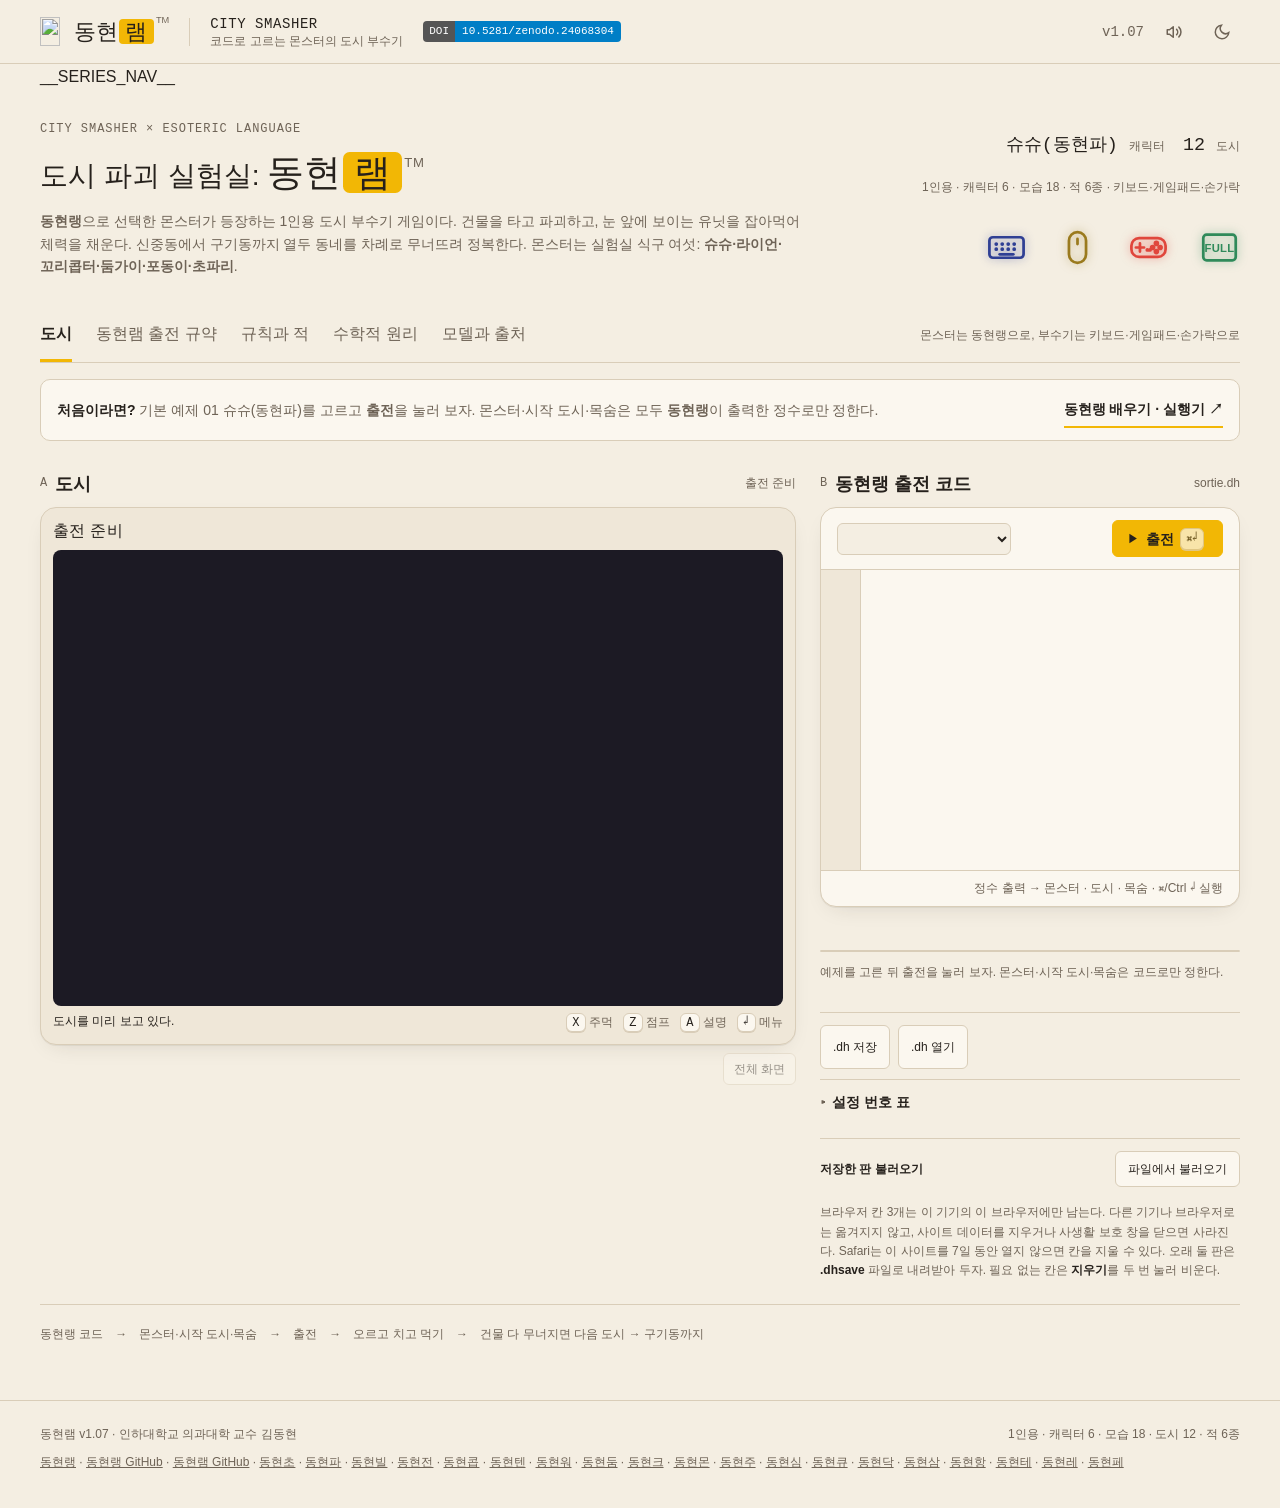
==== src/index.html @ 9d3c3217 "시리즈 띠에 동현레·동현페를 더함(스물한 사이트) 데스크톱은 동현랭 두 줄 높이 + 10열×2줄, 휴대폰은 두 열. 바닥글 링크 끝에 동현레·동현페를 더함. 판 번호·기존 태그·게" ====
<!doctype html>
<html lang="ko" data-theme="light">
<head>
  <meta charset="utf-8"><meta name="viewport" content="width=device-width,initial-scale=1">
  <meta name="description" content="동현랭으로 몬스터를 선택하고 키보드·게임패드·손가락으로 건물을 부수는 1인용 도시 파괴 게임이다.">
  <title>동현램™ · 동현랭으로 선택한 몬스터의 도시 부수기</title>
  <link rel="icon" type="image/x-icon" sizes="16x16 32x32 48x48" href="./favicon.ico">
  <link rel="icon" type="image/png" sizes="32x32" href="./favicon.png">
  <link rel="apple-touch-icon" sizes="180x180" href="./apple-touch-icon.png">
  <link rel="stylesheet" href="./style.css">
</head>
<body>
<header class="header">
  <a class="brand" href="#" aria-label="동현램 첫 화면으로"><span class="brand-main"><img class="brand-icon" src="__BRAND_ICON__" alt="" width="96" height="96">동현<span>램</span><sup>TM</sup></span><i class="brand-divider"></i><span class="brand-sub">CITY SMASHER<small>코드로 고르는 몬스터의 도시 부수기</small></span></a><a class="doi-badge" href="https://doi.org/10.5281/zenodo.24068304" target="_blank" rel="noopener" aria-label="동현램 Zenodo DOI 10.5281/zenodo.24068304" title="Zenodo DOI (모든 버전)"><b>DOI</b><span>10.5281/zenodo.24068304</span></a>
  <div class="edition">v1.07<button id="sound" class="icon-btn" aria-label="효과음 켜기·끄기" title="효과음 (M)" aria-pressed="true"><svg width="18" height="18" viewBox="0 0 24 24" fill="none" stroke="currentColor" stroke-width="2" stroke-linecap="round" stroke-linejoin="round" aria-hidden="true" focusable="false"><path d="M11 5 6 9H3v6h3l5 4z"/><path class="snd-on" d="M15.5 8.5a5 5 0 0 1 0 7M18.5 5.5a9 9 0 0 1 0 13"/><path class="snd-off" d="m16 9 6 6m0-6-6 6"/></svg></button><button id="theme" class="icon-btn" aria-label="밝은 화면과 어두운 화면 전환" title="화면 전환" aria-pressed="false"><svg width="18" height="18" viewBox="0 0 24 24" fill="none" stroke="currentColor" stroke-width="2" stroke-linecap="round" aria-hidden="true" focusable="false"><path d="M21 12.8A9 9 0 1 1 11.2 3a7 7 0 0 0 9.8 9.8z"/></svg></button></div>
</header>
<main>
__SERIES_NAV__
  <section class="intro">
    <div><div class="eyebrow">CITY SMASHER × ESOTERIC LANGUAGE</div><h1>도시 파괴 실험실: <span class="title-brand">동현<span>램</span><sup>TM</sup></span></h1><p><strong>동현랭</strong>으로 선택한 몬스터가 등장하는 1인용 도시 부수기 게임이다. 건물을 타고 파괴하고, 눈 앞에 보이는 유닛을 잡아먹어 체력을 채운다. 신중동에서 구기동까지 열두 동네를 차례로 무너뜨려 정복한다. 몬스터는 실험실 식구 여섯: <strong>슈슈·라이언·꼬리콥터·둠가이·포동이·초파리</strong>.</p></div>
    <div class="model-stamp"><strong id="stamp-forms">슈슈(동현파) <span>캐릭터</span></strong><strong>12 <span>도시</span></strong><small>1인용 · 캐릭터 6 · 모습 18 · 적 6종 · 키보드·게임패드·손가락</small><div class="input-marks" role="group" aria-label="입력 표식 · 쓸 수 있는 것: 키보드·마우스·게임패드·전체 화면"><span class="mark on kb" tabindex="0" data-tip="키보드 가능 · 이 실험실은 키보드로 조작할 수 있다." aria-label="키보드 가능"><svg viewBox="0 0 24 24" aria-hidden="true"><rect x="2" y="6" width="20" height="12" rx="2"/><path class="dots" d="M6 10h.01M9.5 10h.01M13 10h.01M16.5 10h.01M6 13h.01M9.5 13h.01M13 13h.01M16.5 13h.01"/><path d="M8 16h8"/></svg></span><span class="mark on ms" tabindex="0" data-tip="마우스·손가락 가능 · 화면의 몬스터를 찍으면 주먹, 다른 곳을 찍으면 그리로 가고(건물 위쪽이면 올라간다), 위로 튕기면 점프한다." aria-label="마우스 가능"><svg viewBox="0 0 24 24" aria-hidden="true"><rect x="7" y="3" width="10" height="18" rx="5"/><path d="M12 7v3"/></svg></span><span class="mark on gp" tabindex="0" data-tip="게임패드 가능 · 이 실험실은 게임패드로 조작할 수 있다." aria-label="게임패드 가능"><svg viewBox="0 0 24 24" aria-hidden="true"><rect x="2" y="6.5" width="20" height="11" rx="4.5"/><path d="M7 9.6v4.8M4.6 12h4.8"/><circle cx="16.6" cy="9.6" r=".85"/><circle cx="14.4" cy="12" r=".85"/><circle cx="18.8" cy="12" r=".85"/><circle cx="16.6" cy="14.4" r=".85"/><path class="dots" d="M11.3 13.4h.01M12.9 13.4h.01"/></svg></span><span class="mark on fs" tabindex="0" data-tip="전체 화면 가능 · 출전한 뒤 화면 아래 <b>전체 화면</b> 버튼으로 게임 화면을 꽉 채울 수 있다." aria-label="전체 화면 가능"><svg viewBox="0 0 24 24" aria-hidden="true"><rect x="2.5" y="4.5" width="19" height="15" rx="2"/><text class="full" x="12" y="14.6" text-anchor="middle">FULL</text></svg></span></div></div>
  </section>
  <nav class="tabs" aria-label="동현램 메뉴"><button class="active" data-tab="play" aria-current="page">도시</button><button data-tab="protocol">동현램 출전 규약</button><button data-tab="rules">규칙과 적</button><button data-tab="math">수학적 원리</button><button data-tab="about">모델과 출처</button><span>몬스터는 동현랭으로, 부수기는 키보드·게임패드·손가락으로</span></nav>
  <div class="getting-started"><p><strong>처음이라면?</strong> 기본 예제 01 슈슈(동현파)를 고르고 <b>출전</b>을 눌러 보자. 몬스터·시작 도시·목숨은 모두 <b>동현랭</b>이 출력한 정수로만 정한다.</p><a href="https://raspberry-kim.github.io/donghyun-lang/" target="_blank" rel="noopener">동현랭 배우기 · 실행기 ↗</a></div>

  <section id="tab-play" class="tab-panel">
    <div class="play-grid" id="play-grid">
      <div class="field-col">
        <div class="section-title"><h2><span>A</span> 도시</h2><span id="status" role="status">출전 준비</span></div>
        <div class="stage-full" id="stage-full"><button id="exit-full" class="exit-full" type="button" hidden aria-label="전체 화면 닫기">✕ 전체 화면 닫기</button><p class="full-hint" id="full-hint" hidden>원래 화면으로 돌아오려면 오른쪽 위 <b>✕ 전체 화면 닫기</b>를 누른다.</p>
        <div class="board-wrap" id="board-wrap" tabindex="0" aria-label="동현램 도시. 방향키로 걷고 오르며 X로 친다. 화면을 직접 찍어도 된다.">
          <div class="board-top"><span id="day">출전 준비</span><span id="turn-badge"></span></div>
          <div class="board-stage hero-board"><canvas id="board" width="320" height="200" role="img" aria-label="동현램 도시와 몬스터"></canvas>
            <div id="board-ink" aria-hidden="true" hidden><div class="ink-bar"><b class="ink-name"></b><span class="ink-stam"><i></i></span><span class="ink-score"></span><span class="ink-lives"></span><span class="ink-city"></span></div><span class="ink-msg" hidden></span></div>
            <div id="menu" class="game-menu" hidden role="menu"></div>
            <div id="result-card" class="result-card" hidden></div>
          </div>
          <div class="board-bottom"><span id="tile-info">도시를 미리 보고 있다.</span><span id="hint"><span><kbd>X</kbd>주먹</span><span><kbd>Z</kbd>점프</span><span><kbd>A</kbd>설명</span><span><kbd>↵</kbd>메뉴</span></span></div>
        </div>
        <div class="touchpad" id="touchpad" aria-label="화면 조작 버튼">
          <div class="dpad"><button data-key="ArrowUp" aria-label="위"><svg viewBox="0 0 24 24" fill="none" stroke="currentColor" stroke-width="2.4" stroke-linecap="round" stroke-linejoin="round" aria-hidden="true"><path d="M6 15l6-6 6 6"/></svg></button><button data-key="ArrowLeft" aria-label="왼쪽"><svg viewBox="0 0 24 24" fill="none" stroke="currentColor" stroke-width="2.4" stroke-linecap="round" stroke-linejoin="round" aria-hidden="true"><path d="M6 15l6-6 6 6"/></svg></button><button data-key="ArrowDown" aria-label="아래"><svg viewBox="0 0 24 24" fill="none" stroke="currentColor" stroke-width="2.4" stroke-linecap="round" stroke-linejoin="round" aria-hidden="true"><path d="M6 15l6-6 6 6"/></svg></button><button data-key="ArrowRight" aria-label="오른쪽"><svg viewBox="0 0 24 24" fill="none" stroke="currentColor" stroke-width="2.4" stroke-linecap="round" stroke-linejoin="round" aria-hidden="true"><path d="M6 15l6-6 6 6"/></svg></button></div>
          <div class="pad-keys"><button data-key="x">X<small>주먹</small></button><button data-key="z">Z<small>점프</small></button><button data-key="a">A<small>설명</small></button><button data-key="Enter" aria-label="Enter"><svg viewBox="0 0 24 24" fill="none" stroke="currentColor" stroke-width="2.2" stroke-linecap="round" stroke-linejoin="round" aria-hidden="true"><path d="M20 5v6a3 3 0 0 1-3 3H5"/><path d="M9 10l-4 4 4 4"/></svg><small>메뉴</small></button></div>
        </div>
        </div>
        <div class="board-bar"><button id="full" class="small-btn" type="button" disabled title="게임 화면을 꽉 채운다">전체 화면</button></div>
      </div>
      <div class="side-col">
        <section class="setup-panel" id="setup-panel">
          <div class="section-title"><h2><span>B</span> 동현랭 출전 코드</h2><span>sortie.dh</span></div>
          <div class="dh-panel">
            <div class="dh-head"><select id="example" aria-label="동현랭 출전 예제 선택"></select><span class="dh-spacer"></span><button id="run" class="dh-btn dh-run" title="Ctrl/⌘ + Enter"><svg viewBox="0 0 24 24" fill="currentColor" aria-hidden="true"><path d="M7 4.5v15l12-7.5z"></path></svg>출전 <kbd>⌘↵</kbd></button></div>
            <div class="code-wrap"><div id="lines" aria-hidden="true"></div><textarea id="code" aria-label="동현랭 출전 코드" spellcheck="false" autocomplete="off" autocapitalize="off"></textarea></div>
            <div class="code-meta dh-status"><span id="line-count"></span><span>정수 출력 → 몬스터 · 도시 · 목숨 · ⌘/Ctrl ↵ 실행</span></div>
          </div>
          <p id="example-note"></p>
          <div class="sortie-card" id="sortie-card"></div>
          <p id="result" aria-live="polite">예제를 고른 뒤 출전을 눌러 보자. 몬스터·시작 도시·목숨은 코드로만 정한다.</p>
          <div class="file-row"><button id="save">.dh 저장</button><label class="file-label">.dh 열기<input id="open" type="file" accept=".dh,.txt,text/plain" hidden></label></div>
          <details class="lang-rule"><summary>설정 번호 표</summary><div class="table-wrap"><table><thead><tr><th>자리</th><th>설정</th><th>값</th><th>기본값</th></tr></thead><tbody><tr><td>첫째</td><td>캐릭터 모습</td><td>1·2 슈슈, 3·4 라이언, 5·6 꼬리콥터, 7·8 둠가이, 9·10 포동이, 11·12 초파리. 1~12에서 홀수는 출신판, 짝수는 몬스터판이다. 13 슈슈, 14 라이언, 15 꼬리콥터, 16 둠가이, 17 포동이, 18 초파리는 v0.28 초기판이다.</td><td>반드시 쓴다</td></tr><tr><td>둘째</td><td>시작 도시</td><td>1–12</td><td>1 신중동</td></tr><tr><td>셋째</td><td>목숨</td><td>1–9 · 0은 무한</td><td>3</td></tr></tbody></table></div></details>
          <div class="load-box"><div class="load-head"><strong>저장한 판 불러오기</strong><label class="file-label" tabindex="0">파일에서 불러오기<input id="load-file-setup" type="file" accept=".dhsave,.json,application/json" hidden></label></div><div class="slot-list" id="slot-list"></div><p class="slot-note">브라우저 칸 3개는 이 기기의 이 브라우저에만 남는다. 다른 기기나 브라우저로는 옮겨지지 않고, 사이트 데이터를 지우거나 사생활 보호 창을 닫으면 사라진다. Safari는 이 사이트를 7일 동안 열지 않으면 칸을 지울 수 있다. 오래 둘 판은 <b>.dhsave</b> 파일로 내려받아 두자. 필요 없는 칸은 <b>지우기</b>를 두 번 눌러 비운다.</p></div>
        </section>
        <section class="hud" id="hud" hidden>
          <div class="form-card" id="form-card"></div>
          <div class="info-card grid" id="info-card"></div>
          <div class="log-card"><div class="section-title"><h2><span>C</span> 파괴 기록</h2><button id="concede" class="small-btn">포기하고 출전 준비로</button></div><ol id="log"></ol></div><input id="load-file" type="file" accept=".dhsave,.json,application/json" hidden>
          <div class="keys"><span><span class="kbd-arrows"><kbd>←</kbd><kbd>→</kbd></span>걷기 · 옆벽에서는 바라보는 쪽 바꾸기(제 건물 ↔ 옆 건물)</span><span><span class="kbd-arrows"><kbd>↑</kbd><kbd>↓</kbd></span>옆벽 잡기 · 오르내리기 · 꼭대기에서 ↑로 지붕 · 맨 아래에서 ↓를 잠시 눌러 내려서기</span><span><kbd>Z</kbd>점프(옆벽에서는 그쪽으로 뛰어내리기 · 떨어지며 ↑로 옆벽 잡기 · 지붕에 내려앉으면 꼭대기 층이 쿵)</span><span><kbd>X</kbd>주먹 · ↑·↓를 누른 채 치면 위·아래 층, 맨 아래에서 ↓+X는 길의 차·군인</span><span><kbd>A</kbd>몬스터 설명</span><span><kbd>Enter</kbd>메뉴(저장·불러오기·포기)</span><span><kbd>M</kbd>효과음</span><span class="pad-note">게임패드(닌텐도 배치) A 주먹 · B 점프 · Y 설명 · + 메뉴 · 화면을 직접 찍어도 된다: 몬스터를 찍으면 주먹, 다른 곳을 찍으면 그리로, 위로 튕기면 점프</span></div>
        </section>
      </div>
    </div>
    <div class="workflow"><span>동현랭 코드</span><b>→</b><span>몬스터·시작 도시·목숨</span><b>→</b><span>출전</span><b>→</b><span>오르고 치고 먹기</span><b>→</b><span>건물 다 무너지면 다음 도시 → 구기동까지</span></div>
  </section>

  <section id="tab-protocol" class="tab-panel document" hidden>
    <div class="doc-heading"><div class="eyebrow">SORTIE I/O · v1.07</div><h2>몬스터는 동현랭으로, 부수기는 키보드·게임패드·손가락으로.</h2><p>동현랭 프로그램이 출력한 정수를 차례로 읽는다. <b>첫 정수가 몬스터 번호</b>이고 이것만 있으면 바로 나선다. 둘째 정수는 시작 도시, 셋째 정수는 목숨이며 둘 다 생략할 수 있다. 출전한 뒤에는 동현랭을 쓰지 않는다.</p></div>
    <div class="table-wrap"><table><thead><tr><th>차례</th><th>뜻</th><th>값</th><th>기본값</th></tr></thead><tbody>
      <tr><td>첫째</td><td>캐릭터 모습</td><td>1·2 슈슈, 3·4 라이언, 5·6 꼬리콥터, 7·8 둠가이, 9·10 포동이, 11·12 초파리. 1~12에서 홀수는 출신판, 짝수는 몬스터판이다. 13 슈슈, 14 라이언, 15 꼬리콥터, 16 둠가이, 17 포동이, 18 초파리는 v0.28 초기판이다.</td><td>—</td></tr>
      <tr><td>둘째</td><td>시작 도시</td><td>1 신중동 · 2 상동 · 3 한남동 · 4 서초동 · 5 삼청동 · 6 목동 · 7 연건동 · 8 불광동 · 9 반포동 · 10 학동 · 11 평창동 · 12 구기동. 뒤로 갈수록 건물이 높고 군인·헬기·전차가 많다</td><td>1</td></tr>
      <tr><td>셋째</td><td>목숨</td><td>1~9 · <b>0은 무한</b>(체력이 다해 사람으로 돌아가도 목숨이 줄지 않는다)</td><td>3</td></tr>
    </tbody></table></div>
    <div class="doc-columns"><div><h3>고정된 조건</h3><p><b>1인용</b>이다. 몬스터는 출전할 때 정한 한 마리로 끝까지 간다. 정수가 넷 이상 나오거나, 값이 범위를 벗어나면 출전하지 않고 오류를 알려 준다. 정수가 하나도 없으면 몬스터를 고르지 않은 것이라 나서지 않는다.</p><p>원작과 달리 체력은 넉넉하다. 가만히 있어도 4초에 1씩만 줄고(가득 100), 총알에 1·로켓에 2·포탄에 3만 깎이는 대신 사람 하나에 20, 군인 14, 경찰차 12, 택시 18, 트램 20이 찬다.</p></div>
    <div><h3>예시</h3><pre class="code-example">나는 동현이냐?
  ㅋㅋ 모습 3 · 라이언(동현파)
  뿡뿡 도오오옹~뿡뿡뿡
  ㅋㅋ 시작 도시 3 · 한남동
  뿡뿡 도오오옹~뿡뿡뿡
동현이구나</pre><p>동현랭 문법은 <a href="https://raspberry-kim.github.io/donghyun-lang/" target="_blank" rel="noopener">동현랭 플레이그라운드</a>에서 배울 수 있다.</p></div></div>
  </section>

  <section id="tab-rules" class="tab-panel document" hidden>
    <div class="doc-heading"><div class="eyebrow">HOW TO PLAY</div><h2>건물을 모두 무너뜨리면 다음 도시로.</h2><p>건물에 매달려 창을 친다. 창이 두 번 맞으면 구멍이 나고, 한 건물의 창 절반이 구멍이 되면 무너진다. 구멍에 사람이 나타나면 손을 뻗어 잡아먹자. 길의 군인·경찰차·택시·트램도 먹이다. 전차·헬기는 못 먹지만 부수면 점수다. 건물은 무너지기 전에 금이 가며 1.7초쯤 흔들리니 그때 뛰어내리자.</p></div>
    <div class="doc-columns"><div><p class="input-note">머리글 오른쪽에 붙은 네 아이콘(키보드·마우스·게임패드·전체 화면 FULL)은 입력 표식이다. 이 실험실은 넷 다 켜져 있다: <b>키보드·마우스(손가락)·게임패드·전체 화면</b>. 아이콘에 마우스를 올리거나 손을 대면 풍선 도움말이 뜬다.</p><p class="input-note"><b>전체 화면</b>: 출전한 뒤 도시 아래 <b>전체 화면</b> 버튼을 누르면 게임 화면이 비율을 지키며 화면을 꽉 채운다. 원래 화면으로 돌아오려면 오른쪽 위 <b>✕ 전체 화면 닫기</b>를 누른다. 요소 전체 화면을 못 쓰는 기기(iPhone Safari)에서는 창을 가득 채우는 방식으로 대신한다.</p><h3>키보드</h3><table class="key-table"><tbody>
      <tr><td><span class="kbd-arrows"><kbd>←</kbd><kbd>→</kbd></span></td><td>길에서 걷기. 몬스터는 건물의 <b>옆벽</b>(왼쪽·오른쪽 모서리)에만 붙는다. 옆벽에 붙은 채 ←→를 누르면 자리는 그대로이고 <b>바라보는 쪽</b>만 바뀐다: 제 건물 쪽 또는 골목 너머 옆 건물 쪽. 지붕 위에서는 걷고, 끝을 넘으면 그 옆벽에 매달린다. 꼬리콥터·초파리는 공중에서도 방향을 바꾼다</td></tr>
      <tr><td><span class="kbd-arrows"><kbd>↑</kbd><kbd>↓</kbd></span></td><td>건물 가까이에서 ↑를 누르면 가장 가까운 옆벽을 잡고 오른다(건물 앞 한가운데서는 가까운 쪽 모서리로 간다). 매달린 채 ↑↓로 오르내리고, 맨 아래에서 ↓를 잠시 누르고 있으면 내려선다. <b>꼭대기에서 ↑를 한 번 더 누르면 지붕에 올라서고</b>, 지붕에서 ↓를 누르면 가까운 쪽 옆벽에 다시 매달린다. 메뉴에서는 고르기</td></tr>
      <tr><td><kbd>Z</kbd></td><td>점프. 길에서는 제자리나 비스듬히. 옆벽에 붙은 채 누르면 <b>붙어 있던 쪽으로 뛰어내려 바닥에 선다</b>(어느 쪽을 보고 있든 건물을 가로질러 반대편으로 가지 않는다). 떨어지며 ↑를 누르고 있으면 스치는 옆 건물의 옆벽을 잡는다. 길·지붕에서 뛰어 떨어지다 옆벽을 스치면 바로 잡고, 지붕에 내려앉으면 <b>쿵</b> 하고 꼭대기 층 두 칸이 주먹 한 번만큼 부서진다. <b>붙어 있던 건물에 금이 가며 1.7초쯤 흔들리는 동안(또는 떨어지기 시작한 직후)에 Z로 뛰어내리지 않으면 함께 내려와 바닥에 주저앉아 잠깐 움직이지 못한다</b>. 메뉴에서는 확인</td></tr>
      <tr><td><kbd>X</kbd></td><td>주먹. 옆벽에 붙은 채 바라보는 쪽을 친다: 제 건물 쪽이면 붙은 모서리의 창, 옆 건물 쪽이면 골목 너머 가까운 창(라이언은 두 칸). <b>그냥 치면 가운데(손 높이), ↑를 누른 채 치면 한 층 위, ↓를 누른 채 치면 한 층 아래</b>. <b>아래 두 층에서 ↓+X</b>는 손이 길에 닿아 택시·경찰차·군인을 잡아먹고 전차를 때린다(보는 쪽 손 한 뼘 반, 기물 폭까지 넉넉히). 길에서는 앞의 적과 바로 옆 건물의 1층(↑+X는 2층)을 친다. 손이 닿는 헬기도 떨어뜨린다. 주먹은 벽을 <b>깎아 낸다</b>: 옆에서 치면 모서리가 터지고, ↓+X는 바닥판이, ↑+X는 윗틀이 뜯겨 위아래 층과 트인다. 뚫린 자리를 다시 쳐도 더 깎인다. 메뉴에서는 취소</td></tr>
      <tr><td><kbd>A</kbd></td><td>지금 몬스터의 설명을 화면에 띄운다</td></tr>
      <tr><td><kbd>M</kbd></td><td>효과음 켜기·끄기(머리말 스피커 버튼과 같다)</td></tr>
      <tr><td><kbd>Enter</kbd></td><td>메뉴: 계속 · 몬스터 설명 · 저장 · 불러오기 · 포기하고 출전 준비로. 메뉴가 열린 동안 게임은 멈춘다</td></tr>
      <tr><td><span class="pad-tag">마우스·손가락</span></td><td>화면을 직접 찍는다. <b>몬스터 자신을 찍으면 주먹</b>, <b>다른 곳을 찍으면 그리로 간다</b>(건물을 찍으면 가까운 옆벽으로 걸어가 잡고 그 높이까지 오른다. 매달린 채 옆 건물의 손 높이 또는 위·아래 한 층을 찍으면 그 창을 치고, 더 먼 높이를 찍으면 뛰어내려 옆벽을 잡고, 먼 건물을 찍으면 내려가서 걷는다. 지붕 위를 찍으면 꼭대기를 넘어 올라선다). <b>위로 튕기면 점프</b>. 화면 아래 십자·X·Z 버튼도 그대로 쓴다</td></tr>
      <tr><td><span class="pad-tag">게임패드</span></td><td>블루투스·USB 게임패드를 붙이면 닌텐도 배치 기준으로 쓴다. 다이아몬드 네 버튼은 <b>자리</b>로 키보드와 짝을 맞춘다: 오른쪽=X키 · 아래=Z키 · 위=S키 · 왼쪽=A키(닌텐도 글자로 A·B·X·Y). A=X키(주먹), B=Z키(점프), Y=A키(설명), 십자·왼 스틱=←→↑↓, +=Enter(메뉴). X 버튼은 쓰지 않는다. 드물게 A와 B가 거꾸로 들어오면 <b>−(Select)</b>를 한 번 눌러 바꾼다(패드 이름별로 브라우저에 남는다)</td></tr>
    </tbody></table></div>
    <div><h3>규칙 요약</h3><ul>
      <li>체력: 가득 100. 가만히 있어도 4초에 1씩 줄고, 총알 1 · 로켓 2 · 포탄 3이 깎인다(몬스터의 맷집으로 나눈다). 맞으면 잠깐 깜빡이며 무적이다.</li>
      <li>먹기: 창 구멍의 사람 +20, 군인 +14, 경찰차 +12, 택시 +18, 트램 +20. 먹는 동안은 멈춰 서서 꿀꺽 삼키거나, 우적우적 씹거나, 공중에 던져 받아먹는다. 택시·경찰차·트램은 그 기물을 통째로 들고 먹는다. 출신판은 담배를 피우지 않는다. 몬스터판·초기판은 사람·군인을 먹었을 때만 드물게(6%) 삼킨 뒤 담배를 한 모금 문다.</li>
      <li>체력 0: 몬스터가 작아져 사람으로 돌아가 걸어 나간다. 목숨이 남았으면 체력 가득으로 다시 나타난다. 목숨 0(무한)으로 나서면 줄지 않는다.</li>
      <li>건물: 창 하나는 두 번 맞으면 구멍(슈슈·둠가이는 한 번, 라이언·꼬리콥터는 세 번). 구멍이 그 건물 창의 절반 이상이면 금이 가고 1.7초쯤(100프레임) 흔들리다가 무너진다. 흔들리는 동안(또는 떨어지기 시작한 직후)에 Z로 뛰어내리면 멀쩡하고, 끝까지 붙어 있으면 함께 내려와 잠깐 주저앉는다. 아래의 군인은 깔린다.</li>
      <li>라이언: 한 번 치면 옆 칸까지 함께 패이고(60%), 가장자리 칸이면 옆 건물의 같은 높이 창까지 친다. 길에서는 범위가 넓어 멀리 있는 경찰차·택시도 잡는다.</li>
      <li>꼬리콥터: 떨어지는 속도가 1/3이라 공중에서 ←→(또는 찍은 자리)로 방향을 바꿔 원하는 건물에 내려앉는다.</li>
      <li>초파리: 떨어지는 속도가 1/6이고 공중에서 Z를 다시 누르면 날개를 쳐 떠오른다. 거의 날아다니지만 힘·맷집·걸음이 모두 70%다.</li>
      <li>트램: 두 량짜리 노면전차가 드물게 선로를 따라 지나간다. 세 번 치면(슈슈·둠가이는 두 번) 멈추고 통째로 먹는다. 헬기는 몬스터 옆자리를 번갈아 오가며 쏜다.</li>
      <li>둠가이: 힘 150% · 맷집 140%. 길의 적에게 한 번에 2 피해(경찰차·전차가 빨리 부서진다). 대신 걷고 오르는 속도가 75%.</li>
      <li>건물: 한 칸(창 하나)·두 칸·세 칸 폭이 섞여 있고 높이도 제각각이다. 구멍이 전체 칸의 반 이상이면 무너지므로 한·두 칸 건물은 한쪽 옆벽만으로도 되지만, 세 칸 건물은 양쪽 옆벽에서 쳐야 한다(라이언은 팔이 길어 한쪽에서도 두 칸씩 판다). 지붕 모양과 먼 배경, 트램 도색은 동네마다 다르다.</li>
      <li>도시: 1 신중동 → 12 구기동. 건물을 모두 무너뜨리면 클리어 카드가 뜨고 X 또는 Enter(화면을 찍어도)로 다음 도시로. 점수·체력·먹은 수는 이어지고, 체력이 40보다 낮으면 40으로 채워 시작한다. 구기동까지 깨면 끝.</li>
      <li>점수: 창 10 · 구멍 25 · 사람 300 · 군인 150 · 택시 200 · 경찰차 250 · 트램 400 · 헬기 500 · 전차 600 · 건물 1000 · 도시 2000 + 남은 체력×10.</li>
      <li>저장: Enter 메뉴에서 브라우저 칸 3개나 .dhsave 파일로 판을 저장하고, 출전 준비 화면이나 메뉴에서 불러온다. 동현전·동현워·동현몬과 같은 방식이다.</li>
    </ul></div></div>
    <h3>몬스터</h3>
    <div class="co-grid" id="form-grid"></div>
    <h3>적과 먹이</h3>
    <div class="table-wrap"><table id="enemy-table"></table></div>
    <h3>도시</h3>
    <div class="table-wrap"><table id="city-table"></table></div>
  </section>

  <!-- 수학적 원리 --><section id="tab-math" class="tab-panel document" hidden><div class="doc-heading"><div class="eyebrow">MATHEMATICAL PRINCIPLES · v1.07</div><h2>수학적 원리.<br>숫자로 읽는 도시 부수기.</h2><p>동현램은 320×200 px 화면을 1/60초마다 한 번씩 갱신한다. 건물은 칸의 격자이고, 몬스터는 프레임마다 속도에 중력을 더하는 이산 운동을 한다. 아래 식은 지금 엔진 코드(<code>src/engine.js</code>)에 들어 있는 그대로다.</p></div><div class="math-grid"><article><h3><span class="math-num">1</span>건물은 칸의 격자</h3><p>건물은 동네마다 정해진 순서대로 1·2·3열짜리가 섞여 있다. 칸 하나가 20×16 px이라 폭은 20·40·60 px, 한 층은 16 px다. 건물 사이에는 24 px 골목이 있다. 땅은 <math><mrow><mi>y</mi><mo>=</mo></mrow><mrow><mn>176</mn></mrow></math>에 있다.</p><div class="eq"><span class="eq-run"><math display="block"><mrow><mtext>열 </mtext><mi>c</mi></mrow></math><math display="block"><mrow><mo form="infix">=</mo><mrow><mo form="prefix" stretchy="false">⌊</mo><mfrac><mrow><mi>x</mi><mo>−</mo><msub><mi>x</mi><mi>b</mi></msub></mrow><mn>20</mn></mfrac><mo form="postfix" stretchy="false">⌋</mo></mrow><mo separator="true">,</mo></mrow></math></span><span class="eq-run"><math display="block"><mrow><mtext>층 </mtext><mi>r</mi></mrow></math><math display="block"><mrow><mo form="infix">=</mo><mrow><mo form="prefix" stretchy="false">⌊</mo><mfrac><mrow><mn>176</mn><mo>−</mo><mi>y</mi></mrow><mn>16</mn></mfrac><mo form="postfix" stretchy="false">⌋</mo></mrow></mrow></math></span></div><p>칸의 체력이 0이 되면 구멍이 난다. 구멍 수가 전체 칸의 절반 이상이면 건물이 무너진다. 층수가 <math><mi>F</mi></math>, 열 수가 <math><mi>C</mi></math>일 때 필요한 구멍 수는 아래와 같다. 2열 건물은 층수만큼 구멍을 내면 무너진다.</p><div class="eq big"><span class="eq-run"><math display="block"><mi>h</mi></math><math display="block"><mrow><mo form="infix">≥</mo><mtext> </mtext><mrow><mo form="prefix" stretchy="false">⌈</mo><mstyle displaystyle="false" scriptlevel="0"><mfrac><mn>1</mn><mn>2</mn></mfrac></mstyle><mspace width="0.1667em"></mspace><mi>F</mi><mo>⋅</mo><mi>C</mi><mo form="postfix" stretchy="false">⌉</mo></mrow></mrow></math><math display="block"><mrow><mo form="infix">=</mo><mrow><mo fence="true" form="prefix">{</mo><mtable><mtr><mtd class="tml-left" style="padding-left:0em;padding-right:0em;"><mrow><mo form="prefix" stretchy="false">⌈</mo><mi>F</mi><mi>/</mi><mn>2</mn><mo form="postfix" stretchy="false">⌉</mo></mrow></mtd><mtd class="tml-left" style="padding-left:1em;padding-right:0em;"><mrow><mi>C</mi><mo>=</mo><mn>1</mn></mrow></mtd></mtr><mtr><mtd class="tml-left" style="padding-left:0em;padding-right:0em;"><mi>F</mi></mtd><mtd class="tml-left" style="padding-left:1em;padding-right:0em;"><mrow><mi>C</mi><mo>=</mo><mn>2</mn></mrow></mtd></mtr><mtr><mtd class="tml-left" style="padding-left:0em;padding-right:0em;"><mrow><mo form="prefix" stretchy="false">⌈</mo><mn>3</mn><mi>F</mi><mi>/</mi><mn>2</mn><mo form="postfix" stretchy="false">⌉</mo></mrow></mtd><mtd class="tml-left" style="padding-left:1em;padding-right:0em;"><mrow><mi>C</mi><mo>=</mo><mn>3</mn></mrow></mtd></mtr></mtable><mo fence="true" form="postfix"></mo></mrow></mrow></math></span></div></article><article><h3><span class="math-num">2</span>프레임마다 더하는 중력</h3><p>공중에서는 먼저 속도에 중력 <math><mi>g</mi></math>를 더하고, 그다음 새 속도로 위치를 옮긴다(반암시적 오일러). 떨어지는 속도는 4.5 px/프레임에서 멈춘다.</p><div class="eq"><span class="eq-run"><math display="block"><msub><mi>v</mi><mrow><mi>n</mi><mo>+</mo><mn>1</mn></mrow></msub></math><math display="block"><mrow><mo form="infix">=</mo><mrow><mi>min</mi><mo>⁡</mo></mrow><mo form="prefix" stretchy="false">(</mo><msub><mi>v</mi><mi>n</mi></msub><mo>+</mo><mi>g</mi><mo separator="true">,</mo><mtext> </mtext><mn>4.5</mn><mo form="postfix" stretchy="false">)</mo><mo separator="true">,</mo></mrow></math></span><span class="eq-run"><math display="block"><msub><mi>y</mi><mrow><mi>n</mi><mo>+</mo><mn>1</mn></mrow></msub></math><math display="block"><mrow><mo form="infix">=</mo><msub><mi>y</mi><mi>n</mi></msub></mrow></math><math display="block"><mrow><mo form="infix">+</mo><msub><mi>v</mi><mrow><mi>n</mi><mo>+</mo><mn>1</mn></mrow></msub><mo separator="true">,</mo></mrow></math></span><span class="eq-run"><math display="block"><mi>g</mi></math><math display="block"><mrow><mo form="infix">=</mo><mfrac><mn>0.22</mn><mi>h</mi></mfrac></mrow></math></span></div><p><math><mi>h</mi></math>는 몬스터마다 다른 ‘매달림’ 값이다. 대부분 1이고, 꼬리로 나는 꼬리콥터는 3, 날개가 있는 초파리는 6이라 중력이 1/3, 1/6로 줄어든다.</p></article><article><h3><span class="math-num">3</span>이산 점프의 높이</h3><p>점프 초속은 <math><mrow><msub><mi>v</mi><mn>0</mn></msub><mo>=</mo></mrow><mrow><mn>4.2</mn></mrow></math> px/프레임(무너지는 지붕에서 뛰면 3.2)이다. 연속 운동이라면 최고 높이는 <math><mrow><msubsup><mi>v</mi><mn>0</mn><mn class="tml-sml-pad">2</mn></msubsup><mi>/</mi><mn>2</mn><mi>g</mi></mrow></math>지만, 프레임마다 나눠 계산하면 그보다 약 <math><mrow><msub><mi>v</mi><mn>0</mn></msub><mi>/</mi><mn>2</mn></mrow></math>만큼 낮다.</p><div class="eq big"><span class="eq-run"><math display="block"><msubsup><mi>y</mi><mrow><mi>max</mi><mo>⁡</mo></mrow><mtext class="tml-sml-pad">연속</mtext></msubsup></math><math display="block"><mrow><mo form="infix">=</mo><mfrac><msubsup><mi>v</mi><mn>0</mn><mn class="tml-sml-pad">2</mn></msubsup><mrow><mn>2</mn><mi>g</mi></mrow></mfrac></mrow></math><math display="block"><mrow><mo form="infix">≈</mo><mn>40.1</mn><mtext> </mtext><mtext>px</mtext><mo separator="true">,</mo></mrow></math></span><span class="eq-run"><math display="block"><msubsup><mi>y</mi><mrow><mi>max</mi><mo>⁡</mo></mrow><mtext class="tml-sml-pad">이산</mtext></msubsup></math><math display="block"><mrow><mo form="infix">≈</mo><mfrac><msubsup><mi>v</mi><mn>0</mn><mn class="tml-sml-pad">2</mn></msubsup><mrow><mn>2</mn><mi>g</mi></mrow></mfrac></mrow></math><math display="block"><mrow><mo form="infix">−</mo><mfrac><msub><mi>v</mi><mn>0</mn></msub><mn>2</mn></mfrac></mrow></math><math display="block"><mrow><mo form="infix">≈</mo><mn>38.0</mn><mtext> </mtext><mtext>px</mtext></mrow></math></span></div><div class="math-table-wrap"><table class="math-table"><thead><tr><th>몬스터</th><th><math><mi>g</mi></math></th><th>최고 높이</th><th>공중 시간</th></tr></thead><tbody><tr><td>보통(<math><mrow><mi>h</mi><mo>=</mo></mrow><mrow><mn>1</mn></mrow></math>)</td><td>0.22</td><td>38 px(약 2.4층)</td><td>38프레임</td></tr><tr><td>꼬리콥터(<math><mrow><mi>h</mi><mo>=</mo></mrow><mrow><mn>3</mn></mrow></math>)</td><td>0.073</td><td>118 px(약 7.4층)</td><td>114프레임</td></tr><tr><td>초파리(<math><mrow><mi>h</mi><mo>=</mo></mrow><mrow><mn>6</mn></mrow></math>, <math><mrow><msub><mi>v</mi><mn>0</mn></msub><mo>=</mo></mrow><mrow><mn>2.6</mn></mrow></math>)</td><td>0.037</td><td>93 px(약 5.8층)</td><td>143프레임</td></tr></tbody></table></div><p>공중 시간은 <math><mrow><mn>2</mn><msub><mi>v</mi><mn>0</mn></msub><mi>/</mi><mi>g</mi></mrow></math>와 거의 같다. 중력을 1/3로 줄이면 높이와 시간이 모두 세 배가 된다. 초파리는 가벼워서 뛰는 첫 프레임에 초속이 2.6으로 줄어든다. 대신 공중에서 Z를 다시 누르면 날개를 쳐 위로 가는 속도를 1.6 더하므로(2.6까지) 표의 값보다 높이 오를 수 있다.</p></article><article><h3><span class="math-num">4</span>맞을 때와 기운</h3><p>몬스터가 받는 피해는 방어 배수 <math><mi>δ</mi></math>로 나눈 뒤 반올림하고, 적어도 1이다. 둠가이(<math><mrow><mi>δ</mi><mo>=</mo></mrow><mrow><mn>1.4</mn></mrow></math>)는 덜 깎이고 슈슈(<math><mrow><mi>δ</mi><mo>=</mo></mrow><mrow><mn>0.7</mn></mrow></math>)는 더 깎인다.</p><div class="eq"><span class="eq-run"><math display="block"><mrow><mpadded lspace="0"><mi mathvariant="normal">Δ</mi></mpadded><mi>s</mi></mrow></math><math display="block"><mrow><mo form="infix">=</mo><mrow><mi>max</mi><mo>⁡</mo><mspace width="0.1667em"></mspace></mrow><mrow style="margin-left:-0.1667em;"></mrow><mrow><mo fence="true" form="prefix">(</mo><mn>1</mn><mo separator="true">,</mo><mtext> </mtext><mi>round</mi><mo>⁡</mo><mspace width="0.1667em"></mspace><mfrac><mi>d</mi><mi>δ</mi></mfrac><mo fence="true" form="postfix">)</mo></mrow></mrow></math></span></div><p>기운은 최대 100이고 가만히 있어도 240프레임(4초)마다 1씩 준다. 아무것도 먹지 않으면 <math><mrow><mn>100</mn><mo>×</mo></mrow><mrow><mn>4</mn><mo>=</mo></mrow><mrow><mn>400</mn></mrow></math>초, 약 6분 40초를 버틴다.</p></article><article><h3><span class="math-num">5</span>총알과 헬리콥터</h3><p>군인과 탱크는 몬스터를 향한 단위 벡터에 속력 <math><mi>v</mi></math>를 곱해 쏜다. 그래서 어느 방향으로 쏘든 총알 빠르기가 같다.</p><div class="eq"><span class="eq-run"><math display="block"><mover><mi>u</mi><mo stretchy="false" class="tml-vec chr-sml wbk-sml-vec">→</mo></mover></math><math display="block"><mrow><mo form="infix">=</mo><mfrac><mrow><mo form="prefix" stretchy="false" lspace="0em" rspace="0em">(</mo><msub><mi>x</mi><mi>t</mi></msub><mo>−</mo><mi>x</mi><mo separator="true">,</mo><mtext> </mtext><msub><mi>y</mi><mi>t</mi></msub><mo>−</mo><mi>y</mi><mo form="postfix" stretchy="false" lspace="0em" rspace="0em">)</mo></mrow><msqrt><mrow><mo form="prefix" stretchy="false" lspace="0em" rspace="0em">(</mo><msub><mi>x</mi><mi>t</mi></msub><mo>−</mo><mi>x</mi><msup><mo form="postfix" stretchy="false">)</mo><mn>2</mn></msup><mo>+</mo><mo form="prefix" stretchy="false">(</mo><msub><mi>y</mi><mi>t</mi></msub><mo>−</mo><mi>y</mi><msup><mo form="postfix" stretchy="false">)</mo><mn>2</mn></msup></mrow></msqrt></mfrac><mo separator="true">,</mo></mrow></math></span><span class="eq-run"><math display="block"><mover><mi>v</mi><mo stretchy="false" class="tml-vec chr-sml wbk-sml-vec">→</mo></mover></math><math display="block"><mrow><mo form="infix">=</mo><mi>v</mi><mspace width="0.1667em"></mspace><mover><mi>u</mi><mo stretchy="false" class="tml-vec chr-sml wbk-sml-vec">→</mo></mover></mrow></math></span></div><p>헬리콥터는 목표 속도 <math><mi>w</mi></math>를 향해 매 프레임 차이의 6%씩 다가간다. 1차 지연(지수 평활)이라 바로 따라붙지 않고 부드럽게 쫓아온다.</p><div class="eq"><span class="eq-run"><math display="block"><msub><mi>v</mi><mrow><mi>n</mi><mo>+</mo><mn>1</mn></mrow></msub></math><math display="block"><mrow><mo form="infix">=</mo><msub><mi>v</mi><mi>n</mi></msub></mrow></math><math display="block"><mrow><mo form="infix">+</mo><mn>0.06</mn><mspace width="0.1667em"></mspace><mo form="prefix" stretchy="false">(</mo><mi>w</mi><mo>−</mo><msub><mi>v</mi><mi>n</mi></msub><mo form="postfix" stretchy="false">)</mo></mrow></math><math display="block"><mrow><mo stretchy="false">⇒</mo><mtext> </mtext><mi>w</mi></mrow></math><math display="block"><mrow><mo form="infix">−</mo><msub><mi>v</mi><mi>n</mi></msub></mrow></math><math display="block"><mrow><mo form="infix">=</mo><mo form="prefix" stretchy="false">(</mo><mi>w</mi><mo>−</mo><msub><mi>v</mi><mn>0</mn></msub><mo form="postfix" stretchy="false">)</mo><mspace width="0.1667em"></mspace><msup><mn>0.94</mn><mrow><mspace width="0.1667em"></mspace><mi>n</mi></mrow></msup></mrow></math></span></div><p>차이가 절반이 되는 데 약 11프레임, <math><mrow><mn>1</mn><mi>/</mi><mi>e</mi></mrow></math>이 되는 데 약 16프레임이 걸린다.</p></article><article><h3><span class="math-num">6</span>점수와 우연</h3><div class="math-table-wrap"><table class="math-table"><thead><tr><th>행동</th><th>점수</th></tr></thead><tbody><tr><td>주먹 한 번</td><td>10</td></tr><tr><td>구멍</td><td>25</td></tr><tr><td>사람 먹기</td><td>300</td></tr><tr><td>건물 무너뜨리기</td><td>1000</td></tr><tr><td>도시 마치기</td><td>2000</td></tr></tbody></table></div><p>구멍이 날 때 확률 0.4로 창에 사람이 나타난다. 몬스터판·초기판은 사람을 먹으면 확률 6%로 담배를 피운다. 구멍 10개에 사람 4명쯤이고, 사람 17명쯤 먹으면 한 번(<math><mrow><mn>1</mn><mi>/</mi><mn>0.06</mn><mo>≈</mo></mrow><mrow><mn>16.7</mn></mrow></math>) 담배가 나온다.</p></article></div><p class="math-foot">모든 수치는 동현램에서 정한 값이다. 원작 실행 파일은 동작을 관찰하는 데만 썼고, 내부 수치를 옮기지 않았다.</p></section><!-- /수학적 원리 -->
  <section id="tab-about" class="tab-panel document" hidden>
    <div class="doc-heading"><div class="eyebrow">WHAT IS NEW, WHAT IS BORROWED</div><h2>구조만 참고하고, 그림·소리·도시·글·코드는 새로 만들었다.</h2><p>동현램은 1986년 오락실 게임 「램페이지」(Bally Midway)와 그 도스 이식판(1988 · Activision 발매), 게임보이 어드밴스 합본 「페이퍼보이 / 램페이지」(2005 · Destination Software)의 큰 틀(몬스터가 건물에 매달려 창을 치고, 사람을 잡아먹어 체력을 채우며, 도시를 차례로 무너뜨리는 구성)을 참고한 팬 실험이다.</p></div>
    <div class="science-block"><span class="index">01</span><div><h3>원작의 그림·소리·지도·글은 담지 않았다.</h3><p>원작의 그래픽, 음악·효과음, 도시 배치, 캐릭터와 글은 하나도 쓰지 않는다. 화면의 모든 도트 그림과 열두 도시, 효과음은 동현램 코드로 새로 만들었다. 원작 파일에서 그림이나 자료를 꺼내 쓰지도 않았다.</p></div></div>
    <div class="science-block"><span class="index">02</span><div><h3>원작과 다른 점.</h3><p>1인용이다. 몬스터는 실험실 식구 여섯(슈슈·라이언·꼬리콥터·둠가이·포동이·초파리)이고 저마다 힘·맷집·손 길이·걸음·낙하가 다르다. 체력은 원작보다 훨씬 천천히 줄고 먹으면 크게 차서 오래 플레이할 수 있게 했다. 도시 이름은 한국 열두 동네(신중동·상동·한남동·서초동·삼청동·목동·연건동·불광동·반포동·학동·평창동·구기동)에서 빌렸고, 무너지기 전의 금·흔들림 예고와 두 량짜리 트램, 저장·불러오기와 손가락 조작을 더했다.</p></div></div>
    <div class="science-block"><span class="index">03</span><div><h3>등장인물은 모두 실험실 식구다.</h3><p>슈슈와 라이언은 동현파의 복서와 분홍 선충, 꼬리콥터는 동현콥의 꼬리 날개 강아지, 둠가이는 동현둠의 철모, 포동이는 실험실의 강아지, 초파리는 동현초의 초파리다. 출신판은 여섯 캐릭터 본래의 몸을 살렸다. 몬스터판은 원작 Rampage에 바치는 오마주로, 머리 아래 몸통과 팔다리를 동현램만의 도트 픽셀로 그렸다. 초기판은 v0.28의 몸체와 동작을 그대로 쓴다. 같은 캐릭터의 세 모습은 능력이 같다.</p></div></div>
    <div class="science-block"><span class="index">04</span><div><h3>상표와 관계</h3><p>램페이지는 Bally Midway가 만들었고, 지금은 Midway를 인수한 Warner Bros.가 권리를 가진다. 페이퍼보이는 Atari Games의 작품이다. 동현램은 이들과 관계가 없고, 승인이나 후원을 받지 않았다.</p></div></div>
    <div class="science-block"><span class="index">05</span><div><h3>코드와 글꼴의 이용 조건</h3><p>동현램 코드는 MIT, 글꼴(검은고딕 Black Han Sans · Pretendard · 나눔고딕코딩)은 SIL Open Font License를 따른다. 동현랭 실행기는 동현랭 저장소의 MIT 코드를 그대로 쓴다. 포동이·슈슈·라이언·꼬리콥터·둠가이·초파리의 모습과 이름에 대한 권리는 코드 라이선스와 별개로 만든 사람에게 있다.</p></div></div>
    <aside class="maker-note"><span class="eyebrow">만든 사람</span><a class="sponsor-btn" href="https://github.com/sponsors/Raspberry-Kim" target="_blank" rel="noopener" aria-label="GitHub Sponsors로 동현랭 후원하기" title="GitHub Sponsors로 후원하기"><svg width="13" height="13" viewBox="0 0 16 16" fill="currentColor" aria-hidden="true"><path d="M7.655 14.916v-.001h-.002l-.006-.003-.018-.01a22.066 22.066 0 0 1-3.744-2.584C2.045 10.731 0 8.35 0 5.5 0 2.836 2.086 1 4.25 1 5.797 1 7.153 1.802 8 3.02 8.847 1.802 10.203 1 11.75 1 13.914 1 16 2.836 16 5.5c0 2.85-2.044 5.231-3.886 6.818a22.094 22.094 0 0 1-3.433 2.414 7.152 7.152 0 0 1-.31.17l-.018.01-.008.004a.75.75 0 0 1-.69 0Z"></path></svg>후원</a><p>인하대학교 의과대학 김동현 교수는 백신학·감염학을 연구한다. 명랑하고 따뜻한 개발을 지향한다.</p></aside>
  </section>
</main>
<footer><span>동현램 v1.07 · 인하대학교 의과대학 교수 김동현</span><span>1인용 · 캐릭터 6 · 모습 18 · 도시 12 · 적 6종</span><span><a href="https://raspberry-kim.github.io/donghyun-lang/" target="_blank" rel="noopener">동현랭</a> · <a href="https://github.com/Raspberry-Kim/donghyun-lang" target="_blank" rel="noopener">동현랭 GitHub</a> · <a href="https://github.com/Raspberry-Kim/donghyun-lab13" target="_blank" rel="noopener">동현램 GitHub</a> · <a href="https://raspberry-kim.github.io/donghyun-lab1/" target="_blank" rel="noopener">동현초</a> · <a href="https://raspberry-kim.github.io/donghyun-lab2/" target="_blank" rel="noopener">동현파</a> · <a href="https://raspberry-kim.github.io/donghyun-lab3/" target="_blank" rel="noopener">동현빌</a> · <a href="https://raspberry-kim.github.io/donghyun-lab4/" target="_blank" rel="noopener">동현전</a> · <a href="https://raspberry-kim.github.io/donghyun-lab5/" target="_blank" rel="noopener">동현콥</a> · <a href="https://raspberry-kim.github.io/donghyun-lab6/" target="_blank" rel="noopener">동현텐</a> · <a href="https://raspberry-kim.github.io/donghyun-lab7/" target="_blank" rel="noopener">동현워</a> · <a href="https://raspberry-kim.github.io/donghyun-lab8/" target="_blank" rel="noopener">동현둠</a> · <a href="https://raspberry-kim.github.io/donghyun-lab9/" target="_blank" rel="noopener">동현크</a> · <a href="https://raspberry-kim.github.io/donghyun-lab10/" target="_blank" rel="noopener">동현몬</a> · <a href="https://raspberry-kim.github.io/donghyun-lab11/" target="_blank" rel="noopener">동현주</a> · <a href="https://raspberry-kim.github.io/donghyun-lab12/" target="_blank" rel="noopener">동현심</a> · <a href="https://raspberry-kim.github.io/donghyun-lab14/" target="_blank" rel="noopener">동현큐</a> · <a href="https://raspberry-kim.github.io/donghyun-lab15/" target="_blank" rel="noopener">동현닥</a> · <a href="https://raspberry-kim.github.io/donghyun-lab16/" target="_blank" rel="noopener">동현삼</a> · <a href="https://raspberry-kim.github.io/donghyun-lab17/" target="_blank" rel="noopener">동현항</a> · <a href="https://raspberry-kim.github.io/donghyun-lab18/" target="_blank" rel="noopener">동현테</a> · <a href="https://raspberry-kim.github.io/donghyun-lab19/" target="_blank" rel="noopener">동현레</a> · <a href="https://raspberry-kim.github.io/donghyun-lab20/" target="_blank" rel="noopener">동현페</a></span></footer>
<img hidden id="origin-sheet" src="./origin.png" alt="">
<img hidden id="wall-sheet" src="./wall.png" alt="">
<script src="./game.js"></script>
<script>
/* 입력 표식 풍선 도움말 */
(function(){var tip=null,timer=0,cur=null;
function el(){ if(!tip){ tip=document.createElement('div'); tip.className='mark-tip'; tip.setAttribute('role','tooltip'); document.body.appendChild(tip);} return tip; }
function show(m){ var t=el(); clearTimeout(timer); cur=m; t.innerHTML=m.getAttribute('data-tip'); t.classList.add('show');
  var r=m.getBoundingClientRect(); t.style.left='0px'; t.style.top='0px'; var w=t.offsetWidth, x=r.left+r.width/2-w/2; x=Math.max(12,Math.min(x,innerWidth-w-12));
  t.style.left=x+'px'; t.style.top=(r.bottom+10)+'px'; t.style.setProperty('--ax',(r.left+r.width/2-x)+'px'); }
function hide(ms){ clearTimeout(timer); timer=setTimeout(function(){ if(tip) tip.classList.remove('show'); cur=null; },ms||0); }
document.querySelectorAll('.input-marks .mark').forEach(function(m){
  m.addEventListener('pointerenter',function(e){ if(e.pointerType==='mouse') show(m); });
  m.addEventListener('pointerleave',function(e){ if(e.pointerType==='mouse') hide(120); });
  m.addEventListener('pointerdown',function(e){ if(e.pointerType!=='mouse') show(m); });
  m.addEventListener('pointerup',function(e){ if(e.pointerType!=='mouse') hide(3000); });
  m.addEventListener('pointercancel',function(e){ if(e.pointerType!=='mouse') hide(3000); });
  m.addEventListener('focus',function(){ if(m.matches(':focus-visible')) show(m); }); m.addEventListener('blur',function(){ hide(0); });
});
addEventListener('scroll',function(){ if(cur) hide(0); },{passive:true});
})();
</script>
</body></html>
---- src/style.css ----
@font-face{font-family:'Black Han Sans';src:url('./fonts/BlackHanSans.woff2') format('woff2');font-display:swap;font-weight:400}
@font-face{font-family:'Pretendard';src:url('./fonts/PretendardVariable.woff2') format('woff2');font-display:swap;font-weight:100 900}
@font-face{font-family:'Nanum Gothic Coding';src:url('./fonts/NanumGothicCoding.woff2') format('woff2');font-display:swap;font-weight:400}
:root{
  --bg:#f4eee2;--paper:#fbf7ef;--surface2:#efe7d8;--ink:#26211c;--muted:#6e6356;--line:#d9cdb8;--accent:#f2b705;--dark:#221e1a;--error:#b8321f;
  --red:#c8402f;--blue:#2f62c8;
  --mono:'Nanum Gothic Coding','D2Coding',ui-monospace,monospace;
  --body:'Pretendard','Apple SD Gothic Neo','Malgun Gothic',sans-serif;
  --display:'Black Han Sans','Pretendard',sans-serif;
  --text-xs:.75rem;--text-sm:.875rem;--text-base:1rem;--text-lg:1.15rem;--text-xl:clamp(1.5rem,2.2vw,2rem);
  --hl-duck:#f2b705;--hl-line7:#6b7400;--hl-halt:#b8321f;--hl-num:#9a5b00;--hl-var:#1d5d8a;--hl-io:#7a3fa0;--hl-comment:#9a8f80;
  --shadow:0 1px 0 rgba(38,33,28,.06),0 8px 24px -12px rgba(38,33,28,.18);
}
[data-theme=dark]{--bg:#191613;--paper:#221e1a;--surface2:#2b2621;--line:#3d362f;--ink:#efe6d8;--muted:#a89c8c;--error:#f0705c;--red:#f0705c;--blue:#7ca6f2;
  --hl-line7:#b4c03a;--hl-halt:#f0705c;--hl-num:#f0b35a;--hl-var:#7cc0f0;--hl-io:#d39af5;--hl-comment:#7d7266;--shadow:0 1px 0 rgba(0,0,0,.3),0 8px 24px -12px rgba(0,0,0,.6)}
*{box-sizing:border-box}
html{-webkit-font-smoothing:antialiased;text-rendering:optimizeLegibility}
body{margin:0;background:var(--bg);color:var(--ink);font-family:var(--body);font-size:var(--text-base);line-height:1.6}
button,input,select,textarea{font:inherit;color:inherit}
button{cursor:pointer;border:1px solid var(--line);background:var(--paper);border-radius:6px;min-height:44px;padding:0 14px}
button:hover:not(:disabled){background:var(--surface2)}
button:disabled{opacity:.5;cursor:not-allowed}
select{border:1px solid var(--line);background:var(--bg);border-radius:6px}
a{color:inherit}
:focus-visible{outline:3px solid #a77915;outline-offset:2px}
h1,h2,h3{margin:0}
p{margin:0}
.header,main,footer{max-width:1600px;margin-left:auto;margin-right:auto}
.header{height:64px;display:flex;align-items:center;justify-content:space-between;padding:0 40px;border-bottom:1px solid var(--line)}
.brand{display:flex;align-items:center;gap:20px;text-decoration:none;font-family:var(--mono);font-size:var(--text-sm)}
.brand-main{font-family:var(--display);font-size:1.375rem;white-space:nowrap}
.brand-main>span{background:var(--accent);color:#26211c;padding:0 .3em;border-radius:4px;margin-left:.04em}
.brand-main sup{font-size:.42em;position:relative;top:-.8em;margin-left:.22em;color:var(--muted);font-family:var(--body)}
.brand-icon{display:inline-block;height:1.3em;width:auto;vertical-align:-.3em;margin-right:.24em}
.brand-divider{width:1px;height:28px;background:var(--line)}
.brand-sub{display:flex;flex-direction:column;line-height:1.3;letter-spacing:.04em}.brand-sub small{font-family:var(--body);color:var(--muted);letter-spacing:0}
.edition{display:flex;align-items:center;gap:12px;font:var(--text-sm) var(--mono);color:var(--muted)}
.edition>span{font:700 11px var(--body);color:#5a4410;background:#f7e2a4;padding:2px 8px;border-radius:999px}
[data-theme=dark] .edition>span{background:#4a3b17;color:#f6d77b}
.icon-btn .snd-off{display:none}.icon-btn.muted .snd-off{display:inline}.icon-btn.muted .snd-on{display:none}
.icon-btn{width:36px;height:36px;min-height:36px;padding:0;display:grid;place-items:center;border:0;background:transparent;color:var(--muted)}
main{padding:0 40px}
/* 시리즈 줄 */
.series-strip{--series-ink:#42372d;--series-muted:#7c6d5d;--series-line:#d9cbb5;--series-paper:#fbf7ef;display:flex;align-items:center;gap:20px;padding:16px 0 18px;margin:0 0 24px;border-bottom:1px solid var(--series-line);color:var(--series-ink)}
.series-context{margin:0;flex:0 1 170px;min-width:0;font-size:12px;line-height:1.65;color:var(--series-muted)}
.series-context strong{display:block;font-size:13px;letter-spacing:-.02em;font-weight:650;color:var(--series-ink)}
.series-links{display:grid;grid-template-columns:repeat(8,minmax(0,1fr));gap:5px;flex:1;min-width:0} /* 데스크톱: 두 줄, 반씩. 항목 수에 따라 열 수를 정하고 홀수면 동현랭이 두 칸(휴대폰 규칙과 같다) */
@media(min-width:781px){ /* 휴대폰(780px 이하)은 두 열 규칙을 따른다. 지금 여기 칸은 글이 길어 제 폭만큼은 지킨다 */
.series-links:has(.series-item:nth-child(13):last-child),.series-links:has(.series-item:nth-child(14):last-child){grid-template-columns:repeat(7,minmax(min-content,1fr))}
.series-links:has(.series-item:nth-child(17):last-child),.series-links:has(.series-item:nth-child(18):last-child){grid-template-columns:repeat(9,minmax(min-content,1fr))}
.series-links:has(.series-item:nth-child(19):last-child),.series-links:has(.series-item:nth-child(20):last-child){grid-template-columns:repeat(10,minmax(min-content,1fr))}
}
.series-links:has(.series-item:nth-child(odd):last-child) .series-item[data-series="lang"]{grid-column:span 2}
.series-item.is-current{background:#f2b705;border-color:#f2b705;color:#26211c}.series-item.is-current .series-note{color:#554018}
.series-item.is-current .series-note:after{content:''}
[data-theme=dark] .series-item.is-current{background:#f2b705;border-color:#f2b705;color:#26211c}[data-theme=dark] .series-item.is-current .series-note{color:#554018}
.series-item{display:flex;flex-direction:column;justify-content:center;gap:3px;min-height:54px;padding:8px 5px;border:1px solid var(--series-line);border-radius:10px;background:var(--series-paper);color:var(--series-ink);text-decoration:none;transition:background .15s,border-color .15s,transform .15s}
a.series-item:hover{background:#fff0c6;border-color:#b99542;transform:translateY(-1px);color:#42372d}
.series-name{font-family:var(--display);font-size:15px;line-height:1.1;white-space:nowrap}
.series-name sup{font-family:var(--body);font-size:9px;vertical-align:top;margin-left:2px}
.series-note{font-size:10px;line-height:1.3;color:var(--series-muted);white-space:nowrap}
.series-note:after{content:' ↗';font-size:10px}
.series-side{display:flex;flex-direction:column;justify-content:center;min-height:58px;padding:6px 14px;border:1px dashed #c9a43c;border-radius:10px;background:#f2b705;color:#26211c;font:16px/1.1 var(--display);white-space:nowrap}
.series-side b{font:700 10px var(--body);letter-spacing:.06em;color:#5a4410}
.series-side small{font:400 10px var(--body);color:#554018;margin-top:3px}
[data-theme=dark] .series-strip{--series-ink:#eee4d3;--series-muted:#b2a38e;--series-line:#4e4436;--series-paper:#24201b}
[data-theme=dark] a.series-item:hover{background:#352d1f;color:#f7ecd8;border-color:#8c7338}
/* 소개 */
.intro{display:flex;align-items:center;justify-content:space-between;padding:32px 0;gap:24px}
.eyebrow{font:500 var(--text-xs) var(--mono);letter-spacing:.08em;color:var(--muted);margin-bottom:8px}
.intro h1{font-family:var(--display);font-weight:400;font-size:var(--text-xl);letter-spacing:0;margin:0}
.intro p{margin-top:8px;font-size:var(--text-sm);color:var(--muted);word-break:keep-all}
.title-brand{font-size:1.3em;white-space:nowrap}.title-brand>span{background:var(--accent);color:#26211c;padding:0 .3em;border-radius:.182em;margin-left:.04em}
.title-brand sup{display:inline-block;font-family:var(--body);font-size:max(11px,.36em);line-height:1;vertical-align:baseline;position:relative;top:-1.3em;margin-left:.2em;letter-spacing:.04em;color:var(--muted)}
.model-stamp{display:flex;gap:18px;align-items:baseline;flex-wrap:wrap;justify-content:flex-end;font-family:var(--mono)}
.model-stamp strong{font-size:var(--text-lg);font-weight:500}.model-stamp strong span{font-size:var(--text-xs);color:var(--muted)}
.model-stamp small{width:100%;text-align:right;color:var(--muted);font-family:var(--body);font-size:var(--text-xs)}
.tabs{display:flex;align-items:center;gap:24px;border-bottom:1px solid var(--line);margin-bottom:20px}
.tabs button{border:0;border-bottom:3px solid transparent;border-radius:0;background:transparent;padding:12px 0;color:var(--muted)}
.tabs button.active{color:var(--ink);border-bottom-color:var(--accent);font-weight:700}
.tabs button:hover{background:transparent!important;color:var(--ink)}
.tabs>span{margin-left:auto;font-size:var(--text-xs);color:var(--muted)}
[hidden]{display:none!important}
/* 전장 배치 */
.play-grid{display:grid;grid-template-columns:minmax(0,1.8fr) minmax(340px,1fr);gap:24px;align-items:start}
.field-col,.side-col{min-width:0}
.section-title{display:flex;align-items:center;justify-content:space-between;gap:8px;min-height:48px}
.section-title h2{display:flex;align-items:center;gap:8px;font-size:var(--text-lg)}
.section-title h2>span{font:500 var(--text-xs) var(--mono);color:var(--muted)}
.section-title>span{font-size:var(--text-xs);color:var(--muted)}
#status[data-kind=error]{color:var(--error)}
.board-wrap{position:relative;background:var(--surface2);border:1px solid var(--line);border-radius:16px;box-shadow:var(--shadow);padding:10px 12px;outline:none}
.board-wrap:focus-visible{outline:3px solid #a77915;outline-offset:3px}
.board-wrap.live{border-color:#c9a43c}
.board-top,.board-bottom{display:flex;justify-content:space-between;gap:10px;font:var(--text-xs)/1.6 var(--mono);color:var(--muted);min-height:22px}
.board-top{margin-bottom:6px}.board-bottom{margin-top:6px}
#day{font-family:var(--display);font-size:var(--text-base);color:var(--ink);letter-spacing:.02em}
#turn-badge{font-family:var(--body);font-weight:700;padding:0 8px;border-radius:999px}
#turn-badge.p1{background:var(--red);color:#fff}#turn-badge.p2{background:var(--blue);color:#fff}
#tile-info{font-family:var(--body);color:var(--ink)}
.board-stage{position:relative;border-radius:8px;overflow:hidden;line-height:0}
#board{border-radius:8px}
#board{display:block;width:100%;height:auto;image-rendering:pixelated;image-rendering:crisp-edges}
#board-ink{position:absolute;top:0;left:50%;transform:translateX(-50%);width:var(--board-width,100%);max-width:100%;container-type:inline-size;pointer-events:none;color:#fff;text-align:center}
.ink-bar{display:grid;grid-template-columns:max-content minmax(18px,1fr) repeat(3,max-content);align-items:center;gap:.6em;padding:.22em .55em;background:#171622f3;border-bottom:1px solid #555462;font:700 clamp(11px,2.35cqw,22px)/1.22 var(--body);font-variant-numeric:tabular-nums;white-space:nowrap}
.ink-name{background:var(--actor);color:#14131a;padding:.09em .4em;box-shadow:inset 0 -2px #0002}
.ink-stam{height:.55em;background:#373648;position:relative;box-shadow:0 0 0 1px #090911}
.ink-stam i{display:block;height:100%;box-shadow:inset 0 1px #ffffff75}
.ink-stam:after{content:"";position:absolute;inset:0;background:repeating-linear-gradient(90deg,transparent 0 calc(10% - 1px),#14122055 calc(10% - 1px) 10%)}
.ink-score{letter-spacing:.045em}.ink-lives{color:#f4d590}.ink-city{text-align:right;color:#e2e0e8}
.ink-msg{display:inline-block;background:#171622ed;padding:.25em .6em;margin-top:.25em;font:700 clamp(11px,2.4cqw,22px)/1.3 var(--body)}
@container (max-width:420px){.ink-bar{grid-template-columns:max-content 1fr max-content;grid-template-areas:"name hp hp" "score lives city";gap:2px .55em;text-align:left}.ink-name{grid-area:name}.ink-stam{grid-area:hp}.ink-score{grid-area:score}.ink-lives{grid-area:lives}.ink-city{grid-area:city}}
@container (max-width:215px){.ink-bar{grid-template-columns:auto 1fr;grid-template-areas:"name name" "hp lives" "score city";font-size:10px;gap:1px .25em;padding:2px}.ink-name{justify-self:start}.ink-city{white-space:normal}}
.game-menu{position:absolute;min-width:150px;background:var(--paper);border:2px solid var(--ink);border-radius:8px;box-shadow:4px 4px 0 rgba(0,0,0,.35);padding:6px;line-height:1.4;z-index:3;max-height:92%;overflow:auto}
.game-menu h4{margin:2px 6px 6px;font:700 var(--text-xs) var(--body);color:var(--muted)}
.game-menu .mi{display:flex;justify-content:space-between;gap:14px;padding:6px 10px;border-radius:5px;font-size:var(--text-sm);cursor:pointer;white-space:nowrap}
.game-menu .mi.sel{background:var(--accent);color:#26211c;font-weight:700}
.game-menu .mi.off{opacity:.45}
.game-menu .mi small{font-family:var(--mono);color:inherit;opacity:.8}
.banner{position:absolute;left:0;right:0;top:40%;padding:14px;text-align:center;font:clamp(1.2rem,3vw,2rem)/1.2 var(--display);color:#fff;background:rgba(34,30,26,.82);letter-spacing:.04em;z-index:2;pointer-events:none}
.banner small{display:block;font:500 var(--text-sm) var(--body);margin-top:4px;opacity:.85}
.banner.p1{background:rgba(184,50,31,.86)}.banner.p2{background:rgba(35,64,143,.86)}.banner.power{background:rgba(242,183,5,.92);color:#26211c}
.result-card{position:absolute;inset:0;display:grid;place-items:center;background:rgba(25,22,19,.6);z-index:4;line-height:1.5}
.result-card>div{background:var(--paper);border-radius:14px;padding:22px 26px;max-width:min(420px,90%);text-align:center;border:2px solid var(--ink)}
.result-card h3{font:400 clamp(1.4rem,3vw,2rem) var(--display);margin-bottom:6px}
.result-card p{font-size:var(--text-sm);color:var(--muted);margin-bottom:12px}
.result-card dl{display:grid;grid-template-columns:auto auto auto;gap:2px 14px;font:var(--text-xs) var(--mono);margin:0 auto 14px;justify-content:center}
.result-card dt{color:var(--muted)}.result-card dd{margin:0}
.result-card button{background:var(--accent);border-color:var(--accent);color:#26211c;font-weight:700}
.touchpad{display:none;justify-content:space-between;align-items:center;gap:12px;margin-top:10px;user-select:none;-webkit-user-select:none}
.dpad{display:grid;grid-template-columns:repeat(3,42px);grid-template-rows:repeat(3,42px);gap:2px;padding:5px;background:var(--surface2);border-radius:18px}
.dpad button{padding:0;min-height:0;border:0;border-radius:11px;background:var(--paper);display:flex;align-items:center;justify-content:center;color:var(--ink);box-shadow:0 1px 0 var(--line)}
.dpad button:active{background:var(--accent);color:#26211c}.dpad svg{width:18px;height:18px;display:block}
.dpad [data-key=ArrowUp]{grid-column:2;grid-row:1}.dpad [data-key=ArrowLeft]{grid-column:1;grid-row:2}.dpad [data-key=ArrowRight]{grid-column:3;grid-row:2}.dpad [data-key=ArrowDown]{grid-column:2;grid-row:3}
.dpad [data-key=ArrowLeft] svg{transform:rotate(-90deg)}.dpad [data-key=ArrowRight] svg{transform:rotate(90deg)}.dpad [data-key=ArrowDown] svg{transform:rotate(180deg)}
.dpad::after{content:'';grid-column:2;grid-row:2;width:8px;height:8px;border-radius:50%;background:var(--line);place-self:center}
.pad-keys{display:grid;grid-template-columns:repeat(3,56px);gap:6px}
.pad-keys button{padding:0;min-height:50px;border:0;border-radius:14px;background:var(--paper);box-shadow:inset 0 0 0 1px var(--line);display:flex;flex-direction:column;align-items:center;justify-content:center;gap:2px;line-height:1;font:700 15px var(--mono)}
.pad-keys button:active{background:var(--surface2)}.pad-keys small{font:400 10px var(--body);color:var(--muted)}
.pad-keys [data-key=x]{background:var(--accent);box-shadow:none;color:#26211c}.pad-keys [data-key=x] small{color:#26211c;opacity:.7}
.pad-keys svg{width:16px;height:16px;display:block}
@media (pointer:coarse),(max-width:780px){.touchpad.on{display:flex}}
/* 편집기 */
.dh-panel{background:var(--paper);border:1px solid var(--line);border-radius:16px;box-shadow:var(--shadow);overflow:hidden;display:flex;flex-direction:column;margin:0}
.dh-head{display:flex;align-items:center;gap:8px;padding:12px 16px;border-bottom:1px solid var(--line);flex-wrap:wrap}
.dh-head select{width:0;flex:1 1 90px;min-width:0;max-width:100%;font-size:var(--text-sm);padding:.45em .6em;min-height:0}
.dh-spacer{flex:1}
.dh-btn{display:inline-flex;align-items:center;gap:.4em;min-height:0;font-size:var(--text-sm);font-weight:600;padding:.45em .9em;border-radius:6px;white-space:nowrap}
.dh-btn svg{width:15px;height:15px}.dh-btn kbd{font-family:var(--mono);font-size:.75rem;opacity:.7}
.dh-run{background:#f2b705;border-color:#f2b705;color:#26211c}.dh-run:hover:not(:disabled){background:#ffc61a}
.code-wrap{display:flex;height:300px;overflow:hidden;background:var(--paper)}
#lines{margin:0;padding:16px 8px;width:40px;flex:none;text-align:right;background:var(--surface2);color:var(--muted);border-right:1px solid var(--line);font-family:var(--mono);overflow:hidden;user-select:none;white-space:pre}
#code{flex:1;width:0;resize:none;white-space:pre;overflow:auto;border:0;outline-offset:-3px;background:transparent;color:var(--ink);padding:16px 12px;font-family:var(--mono);tab-size:2}
#code,#lines{font-size:15px;line-height:1.7}
.code-area{position:relative;flex:1;width:0;min-width:0}
.code-area>#code{position:absolute;inset:0;width:100%;height:100%;color:transparent;-webkit-text-fill-color:transparent;caret-color:var(--ink)}
.code-area>#code::selection{background:rgba(29,93,138,.25);color:transparent}
#hl{position:absolute;inset:0;margin:0;overflow:hidden;white-space:pre;pointer-events:none;color:var(--ink)}
#hl .ln{display:block}
#hl .t-frame{font-weight:700;text-decoration:underline;text-decoration-color:var(--hl-duck);text-decoration-thickness:3px;text-underline-offset:3px}
#hl .t-num{color:var(--hl-num)}#hl .t-minus{color:var(--hl-halt)}#hl .t-var{color:var(--hl-var)}
#hl .t-assign{color:var(--hl-var);font-weight:700}#hl .t-in,#hl .t-out{color:var(--hl-io);font-weight:700}
#hl .t-ctl{color:var(--hl-line7);font-weight:700}#hl .t-op{color:var(--hl-halt);font-weight:700}
#hl .t-halt{color:#fff;background:var(--hl-halt);border-radius:3px;font-weight:700}
#hl .t-cmt{color:var(--hl-comment)}
.dh-status{display:flex;justify-content:space-between;gap:8px;flex-wrap:wrap;margin:0;padding:8px 16px;border-top:1px solid var(--line);font-size:var(--text-xs);color:var(--muted)}
#example-note{font-size:var(--text-xs);line-height:1.75;color:var(--muted);margin:12px 0 10px;min-height:21px;word-break:keep-all}
.sortie-card{display:grid;grid-template-columns:repeat(3,minmax(0,1fr));gap:1px;background:var(--line);border:1px solid var(--line);border-radius:12px;overflow:hidden}
.sortie-card>div{background:var(--paper);padding:8px 10px;min-width:0}
.sortie-card span{display:block;font:var(--text-xs) var(--mono);color:var(--muted)}
.sortie-card strong{display:block;font-size:var(--text-sm);white-space:nowrap;overflow:hidden;text-overflow:ellipsis}
/* 데스크톱: 칸이 내용 길이만큼 넓어지고 줄 끝까지 채워 빈칸을 없앤다(모바일 2열은 그대로) */
@media(min-width:481px){.sortie-card{display:flex;flex-wrap:wrap}.sortie-card>div{flex:1 1 auto}}
#result{font-size:var(--text-xs);line-height:1.8;color:var(--muted);min-height:42px;margin-top:10px;overflow-wrap:anywhere}
#result[data-kind=error]{color:var(--error)}
.file-row{display:flex;gap:8px;border-top:1px solid var(--line);padding-top:12px;margin-top:8px}
.file-row button,.file-row label{font:var(--text-xs) var(--body);padding:8px 12px;display:inline-flex;align-items:center;justify-content:center}
.file-row label{cursor:pointer;border:1px solid var(--line);border-radius:6px;min-height:44px;background:var(--paper)}
/* 전투 정보 */
.hud{display:flex;flex-direction:column;gap:12px}
.co-cards{display:grid;grid-template-columns:1fr 1fr;gap:10px;margin-top:48px}
.co-card{background:var(--paper);border:1px solid var(--line);border-radius:14px;padding:10px 12px;box-shadow:var(--shadow);border-top:5px solid var(--red);min-width:0}
.co-card.p2{border-top-color:var(--blue)}
.co-card.turn{outline:2px solid var(--accent)}
.co-card .who{font:var(--text-xs) var(--mono);color:var(--muted);display:flex;justify-content:space-between;gap:6px}
.co-card .nm{display:flex;align-items:center;gap:8px;margin:4px 0}
.co-face{width:34px;height:34px;flex:none;border-radius:8px;display:grid;place-items:center;font:18px var(--display);color:#fff;background:var(--red)}
.co-card.p2 .co-face{background:var(--blue)}
.co-card .nm strong{font:400 1.15rem var(--display)}
.co-card .nm small{display:block;font-size:10px;color:var(--muted);line-height:1.2}
.co-card dl{display:grid;grid-template-columns:auto 1fr;gap:0 8px;margin:4px 0;font-size:var(--text-xs)}
.co-card dt{color:var(--muted)}.co-card dd{margin:0;font-family:var(--mono);text-align:right}
.stars{display:flex;gap:2px;flex-wrap:wrap;margin-top:4px}
.stars i{width:12px;height:12px;clip-path:polygon(50% 0,61% 35%,98% 35%,68% 57%,79% 91%,50% 70%,21% 91%,32% 57%,2% 35%,39% 35%);background:var(--line)}
.stars i.on{background:var(--accent)}.stars i.big{width:15px;height:15px}
.power-tag{display:inline-block;margin-top:4px;font:700 10px var(--body);background:var(--accent);color:#26211c;border-radius:999px;padding:1px 8px}
.info-card{background:var(--paper);border:1px solid var(--line);border-radius:14px;padding:12px 14px;box-shadow:var(--shadow);font-size:var(--text-sm);min-height:132px}
.info-card h3{font-size:var(--text-base);display:flex;justify-content:space-between;gap:8px;margin-bottom:4px}
.info-card h3 small{font:var(--text-xs) var(--mono);color:var(--muted)}
.info-card .row{display:flex;flex-wrap:wrap;gap:4px 14px;font:var(--text-xs) var(--mono);color:var(--muted)}
.info-card .row b{color:var(--ink);font-weight:500}
.info-card p{font-size:var(--text-xs);color:var(--muted);margin-top:6px;line-height:1.6}
.forecast{display:grid;grid-template-columns:1fr 1fr;gap:8px;margin-top:8px}
.forecast>div{background:var(--surface2);border-radius:8px;padding:6px 10px}
.forecast span{display:block;font-size:10px;color:var(--muted)}.forecast strong{font:500 var(--text-lg) var(--mono)}
.log-card{background:var(--paper);border:1px solid var(--line);border-radius:14px;padding:0 14px 10px;box-shadow:var(--shadow)}
.small-btn{min-height:32px;font-size:var(--text-xs);padding:0 10px}
#log{list-style:none;margin:0;padding:0;height:150px;overflow:auto;font-size:var(--text-xs);line-height:1.7;color:var(--muted)}
#log li{border-bottom:1px dashed var(--line);padding:2px 0}#log li b{color:var(--ink);font-weight:600}
#log li.p1:before,#log li.p2:before{content:'';display:inline-block;width:7px;height:7px;border-radius:2px;margin-right:6px;background:var(--red)}
#log li.p2:before{background:var(--blue)}
.keys{display:flex;flex-wrap:wrap;gap:6px 12px;font-size:var(--text-xs);color:var(--muted)}
kbd{display:inline-flex;align-items:center;justify-content:center;min-width:1.8em;height:1.8em;padding:0 .45em;box-sizing:border-box;font:var(--text-xs) var(--mono);line-height:1;background:var(--paper);border:1px solid var(--line);border-radius:6px;box-shadow:0 1px 0 var(--line);margin-right:5px;color:var(--ink);vertical-align:middle}
.kbd-arrows{display:inline-flex;gap:2px;margin-right:5px;vertical-align:middle}.kbd-arrows kbd{margin:0;min-width:1.6em;padding:0}
#hint{display:inline-flex;gap:10px;align-items:center}#hint kbd{margin-right:3px;min-width:1.6em;height:1.6em}
/* 문서 */
.document{max-width:1080px;margin:auto;padding:8px 0 40px}
.document h2{font:400 var(--text-xl) var(--display);margin-bottom:12px;line-height:1.35}
.document h3{margin:28px 0 10px;font-size:var(--text-lg)}
.document p,.document li{line-height:1.85;color:var(--muted);word-break:keep-all}
.document p{margin:10px 0}
.document code{background:var(--surface2);padding:1px 5px;border-radius:4px;font-family:var(--mono)}
.document a{color:#6b7400}[data-theme=dark] .document a{color:#b4c03a}
.doc-heading{margin-bottom:12px}
.doc-columns{display:grid;grid-template-columns:1fr 1fr;gap:32px}.doc-columns>*{min-width:0}
.table-wrap{overflow-x:auto;max-width:100%}
table{border-collapse:collapse;width:100%;font-size:var(--text-sm)}
th,td{border-bottom:1px solid var(--line);padding:8px 10px;text-align:left;vertical-align:top}
th{background:var(--surface2);font-weight:700}
#unit-table td,#unit-table th{white-space:nowrap;font-size:var(--text-xs)}
#unit-table td:not(:first-child){font-family:var(--mono)}
.key-table td:first-child{white-space:nowrap;width:1%}
/* 게임패드 안내: 조작 줄의 덧말과 키 표의 꼬리표 */
.pad-note{flex-basis:100%;color:var(--muted)}
.pad-note::before{content:"";display:inline-block;width:1.8em;height:1.1em;margin-right:6px;vertical-align:-2px;border:1px solid var(--line);border-radius:999px 999px 8px 8px/70% 70% 8px 8px;background:var(--paper);box-shadow:0 1px 0 var(--line)}
.pad-tag{display:inline-flex;align-items:center;height:1.8em;padding:0 .55em;font:var(--text-xs) var(--mono);line-height:1;background:var(--paper);border:1px solid var(--line);border-radius:999px;box-shadow:0 1px 0 var(--line);color:var(--ink);vertical-align:middle}
.code-example{background:var(--surface2);border:1px solid var(--line);border-radius:10px;padding:14px;font:var(--text-sm)/1.8 var(--mono);overflow-x:auto;white-space:pre}
.co-grid{display:grid;grid-template-columns:repeat(auto-fill,minmax(260px,1fr));gap:12px}
.co-grid article{background:var(--paper);border:1px solid var(--line);border-radius:12px;padding:14px;min-width:0}
.co-grid h4{margin:0 0 4px;font:400 1.2rem var(--display);display:flex;gap:8px;align-items:center}
.co-grid h4 small{font:500 var(--text-xs) var(--body);color:var(--muted)}
.co-grid p{margin:4px 0;font-size:var(--text-xs);line-height:1.7}
.co-grid q{display:block;font-size:var(--text-xs);color:var(--ink);margin-top:6px}
.science-block{display:grid;grid-template-columns:48px 1fr;gap:12px;padding:18px 0;border-top:1px solid var(--line)}
.science-block .index{font:500 var(--text-sm) var(--mono);color:var(--muted)}
.science-block h3{margin:0 0 4px}
.maker-note{margin-top:16px;padding:20px 0 8px;border-top:1px solid var(--line);max-width:850px}
.maker-note p{font-size:var(--text-sm)}
footer{display:flex;flex-wrap:wrap;justify-content:space-between;gap:8px 20px;padding:24px 40px 36px;border-top:1px solid var(--line);margin-top:36px;font-size:var(--text-xs);color:var(--muted)}
footer a{color:var(--muted);white-space:nowrap}
@media(max-width:1180px){.series-strip{flex-wrap:wrap}.series-context{flex-basis:100%}.series-links{flex-basis:100%;gap:4px}.series-item{padding:8px 4px}} /* 781~1180px: 설명은 윗줄로, 칸은 좌우 간격을 줄여 데스크톱과 같은 두 줄 */
@media(max-width:1050px){main{padding:0 24px}.header{padding:0 24px}footer{padding:24px}.play-grid{grid-template-columns:1fr}.co-cards{margin-top:0}}
@media(max-width:780px){
  .brand-divider,.brand-sub{display:none}.edition{gap:6px}
  .series-strip{display:block;padding:14px 0 16px;margin-bottom:18px}
  .series-context{margin-bottom:10px;font-size:11px}.series-context strong{display:inline;margin-right:8px;font-size:11px}
  .series-links{gap:6px;grid-auto-flow:row;grid-template-columns:repeat(2,minmax(0,1fr))}.series-links:has(.series-item:nth-child(odd):last-child) .series-item[data-series="lang"]{grid-column:span 2} /* 휴대폰: 항목이 홀수일 때만 동현랭을 두 칸으로 넓혀 아랫단을 맞춘다. 짝수면 다른 앱과 같은 1/2 크기 */.series-item{padding:10px 9px}
  .series-side{flex-direction:row;align-items:baseline;gap:8px;min-height:40px;margin-top:6px}
  .intro{display:block}.model-stamp{display:none}
  .tabs{gap:16px;overflow-x:auto}.tabs button{font-size:var(--text-xs);white-space:nowrap}.tabs>span{display:none}
  .doc-columns{grid-template-columns:1fr;gap:0}
  .board-wrap{padding:8px}
  .board-bottom #hint{display:none}
}
@media(max-width:480px){main{padding:0 16px}.header{padding:0 16px}#code,#lines{font-size:13.5px}.dh-head{padding:10px 12px}.dh-head select{flex:1 1 100%}.dh-btn kbd{display:none}
  .co-cards{grid-template-columns:1fr 1fr;gap:6px}.co-card{padding:8px}.co-face{width:28px;height:28px;font-size:15px}.sortie-card{grid-template-columns:1fr 1fr}
  .dpad{grid-template-columns:repeat(3,40px);grid-template-rows:repeat(3,40px)}.pad-keys{grid-template-columns:repeat(3,52px)}}
@media(prefers-reduced-motion:reduce){*{scroll-behavior:auto!important;transition:none!important}}

/* 저장한 판 불러오기 */
.load-box{margin-top:14px;padding-top:12px;border-top:1px solid var(--line)}
.load-head{display:flex;align-items:center;justify-content:space-between;gap:8px;margin-bottom:8px;font-size:var(--text-xs)}
.slot-list{display:grid;gap:6px}
.slot-btn{display:grid;grid-template-columns:auto 1fr;gap:2px 10px;align-items:baseline;text-align:left;min-height:40px;padding:8px 12px;font-size:var(--text-xs)}
.slot-btn b{font-weight:700}.slot-btn small{grid-column:2;color:var(--muted)}
.slot-btn:disabled{opacity:.55;cursor:default}
.slot-row{display:grid;grid-template-columns:1fr auto;gap:6px}
.slot-del{min-height:40px;padding:0 12px;font-size:var(--text-xs);color:var(--muted)}
.slot-del.armed,.slot-del.armed:hover{color:#fff;background:var(--red);border-color:var(--red)}
[data-theme=dark] .slot-del.armed{color:#191613}
.slot-note{margin:8px 0 0;font-size:var(--text-xs);line-height:1.6;color:var(--muted)}.slot-note b{color:var(--ink);font-weight:600}
.load-head label{cursor:pointer;border:1px solid var(--line);border-radius:6px;min-height:36px;padding:6px 12px;background:var(--paper);display:inline-flex;align-items:center;font:var(--text-xs) var(--body)}
.load-head label:focus-within{outline:2px solid var(--accent);outline-offset:2px}

/* 동현빌·동현파·동현초와 같은 안내 상자 · 흐름 줄 · DOI 배지 */
.getting-started{display:flex;gap:16px;align-items:center;justify-content:space-between;padding:12px 16px;border:1px solid var(--line);border-radius:10px;margin:-4px 0 18px;background:var(--paper);font-size:var(--text-sm)}
.getting-started p{margin:0;color:var(--muted)}.getting-started strong{color:var(--ink)}.getting-started a{white-space:nowrap;text-decoration:none;color:var(--ink);font-weight:700;border-bottom:2px solid var(--accent);padding:6px 0}
.workflow{display:flex;flex-wrap:wrap;gap:12px;align-items:center;border-top:1px solid var(--line);padding:20px 0;margin-top:24px;font-size:var(--text-xs);color:var(--muted)}.workflow b{font-weight:400}
.doi-badge{display:inline-flex;flex:none;border-radius:4px;overflow:hidden;text-decoration:none;white-space:nowrap;font:500 11px/1 var(--mono);letter-spacing:0}.doi-badge b{background:#555;color:#fff;padding:5px 6px;font-weight:500}.doi-badge span{background:#007ec6;color:#fff;padding:5px 7px}.doi-badge:hover{filter:brightness(1.1)}.doi-badge:focus-visible{outline:2px solid var(--ink);outline-offset:2px}.header>.doi-badge{margin:0 auto 0 20px}
@media(max-width:780px){.getting-started{align-items:flex-start;flex-direction:column;gap:6px;padding:12px}.getting-started p{line-height:1.7}.workflow{gap:8px}.intro{padding:24px 0;align-items:start}.header>.doi-badge{margin-left:10px}.doi-badge span{display:none}}

/* 동현AI의 TM 위첨자 */
sup.tm{font-size:.55em;line-height:0;vertical-align:super;margin-left:.08em;letter-spacing:0;font-weight:inherit}

/* ---- 동현크 ---- */
.game-menu.center{left:50%;top:50%;transform:translate(-50%,-50%);min-width:200px;max-width:88%}
.game-menu h4{white-space:normal;line-height:1.5}
.result-card h3.win{color:#2d7a3a}.result-card h3.lose{color:var(--red)}
.rc-grid{display:grid;grid-template-columns:1fr 1fr;gap:6px 18px;margin:8px 0 12px;font:var(--text-xs) var(--mono)}
.rc-grid span{display:block;color:var(--muted)}.rc-grid strong{font-size:var(--text-base)}
.form-card{display:grid;gap:8px;margin-top:48px}
.form-now{background:var(--paper);border:1px solid var(--line);border-left:6px solid var(--fc,#888);border-radius:12px;padding:10px 14px}
.form-now b{font:400 1.25rem var(--display)}.form-now small{margin-left:8px;font:500 var(--text-xs) var(--body);color:var(--muted)}
.form-now p{margin:4px 0 0;font-size:var(--text-xs);color:var(--muted);line-height:1.6}
.form-list{display:flex;flex-wrap:wrap;gap:6px;align-items:center;font-size:var(--text-xs)}
.form-list span{border:1px solid var(--line);border-radius:999px;padding:2px 10px;background:var(--paper)}
.form-list span.on{background:var(--accent);border-color:var(--accent);color:#26211c;font-weight:700}
.form-list small{color:var(--muted);margin-left:auto}
.info-card.grid{display:grid;grid-template-columns:repeat(5,minmax(0,1fr));gap:4px;padding:10px 12px}
.info-card.grid span{display:block;font:var(--text-xs) var(--mono);color:var(--muted)}.info-card.grid strong{font-size:var(--text-sm);white-space:nowrap}
.co-grid .stat{font-family:var(--mono);color:var(--muted)}
#board-wrap.live .board-stage{box-shadow:0 0 0 2px var(--accent)}
.hero-board{background:#1c1a24}
@media(max-width:1050px){.form-card{margin-top:0}}
@media(max-width:780px){.info-card.grid{grid-template-columns:repeat(3,minmax(0,1fr))}.rc-grid{gap:4px 10px}}
/* 입력 표식: 머리글 오른쪽에 붙여 정렬, 켜진 아이콘만 이 실험실에서 쓸 수 있는 입력. 네 번째는 전체 화면 */
.input-marks{width:100%;grid-column:1/-1;display:flex;justify-content:flex-end;gap:30px;margin-top:12px}
.input-marks .mark{display:block;line-height:0;cursor:help;-webkit-tap-highlight-color:transparent;touch-action:manipulation}
.input-marks svg{width:41px;height:41px;fill:none;stroke:currentColor;stroke-width:1.6;stroke-linecap:round;stroke-linejoin:round}
.input-marks svg .dots{stroke-width:2.2}
.input-marks svg .full{fill:currentColor;stroke:none;font:800 6.6px/1 var(--body,sans-serif);letter-spacing:.2px}
.input-marks .on.kb{color:#2f3f94;filter:drop-shadow(0 0 5px rgba(47,63,148,.45))}
.input-marks .on.ms{color:#9a7a1e;filter:drop-shadow(0 0 5px rgba(154,122,30,.5))}
.input-marks .on.gp{color:#e0463c;filter:drop-shadow(0 0 5px rgba(224,70,60,.5))}
.input-marks .on.fs{color:#2f8a5a;filter:drop-shadow(0 0 5px rgba(47,138,90,.5))}
.input-marks .off{color:#9a948a;opacity:.25}
/* 표식 풍선 도움말: 마우스를 올리면 뜨고 치우면 사라진다. 손으로 대면 뜨고 뗀 뒤 3초 후 사라진다 */
.mark-tip{position:fixed;z-index:3000;max-width:min(280px,calc(100vw - 24px));padding:8px 12px;border-radius:9px;background:#1f1c18;color:#f6f1e8;font:500 12.5px/1.55 var(--body,sans-serif);box-shadow:0 6px 20px rgba(0,0,0,.22);pointer-events:none;opacity:0;transition:opacity .15s;word-break:keep-all}
.mark-tip.show{opacity:1}.mark-tip b{color:#f2b705;font-weight:700}
.mark-tip::before{content:"";position:absolute;top:-6px;left:var(--ax,50%);width:12px;height:12px;background:#1f1c18;transform:translateX(-50%) rotate(45deg);border-radius:2px}
@media(max-width:780px){.model-stamp{display:flex!important;justify-content:flex-end;margin-top:8px}.model-stamp>:not(.input-marks){display:none}.input-marks{margin-top:0;gap:22px}.input-marks svg{width:36px;height:36px}}

/* 전체 화면(동현둠과 같은 규칙): 무대 칸 전체를 띄우고 오른쪽 위에 닫기 버튼. 요소 전체 화면을 못 쓰는 기기(iPhone Safari)는 창을 가득 채우는 유사 전체 화면 */
.stage-full{position:relative}
.board-bar{display:flex;justify-content:flex-end;margin-top:8px}
.board-bar .small-btn:disabled{opacity:.45;cursor:default}
.stage-full:fullscreen{width:100vw;height:100vh;background:#0e0d0b}
.stage-full.pseudo-full{position:fixed;inset:0;z-index:1000;width:100vw;height:100vh;height:100dvh;background:#0e0d0b}
html.pseudo-full-on,html.pseudo-full-on body{overflow:hidden;overscroll-behavior:none}
.stage-full.fs{display:flex;flex-direction:column;align-items:center;justify-content:center;gap:10px;box-sizing:border-box;padding:calc(10px + env(safe-area-inset-top)) calc(14px + env(safe-area-inset-right)) calc(10px + env(safe-area-inset-bottom)) calc(14px + env(safe-area-inset-left));color:#e8e1d3}
.stage-full.fs .board-wrap{display:contents}
.stage-full.fs .board-top,.stage-full.fs .board-bottom{width:100%;margin:0;color:#cfc7b6;align-items:center;flex-wrap:wrap}
.stage-full.fs .board-top{padding-right:170px;box-sizing:border-box}
.stage-full.fs #day,.stage-full.fs #tile-info{color:#fff}
.stage-full.fs .board-stage{flex:0 0 auto;max-width:100%}
.stage-full.fs .touchpad.on{width:100%;max-width:720px;margin:0}
.stage-full.fs .touchpad.on .dpad,.stage-full.fs .touchpad.on .pad-keys button{box-shadow:0 0 0 1px rgba(255,255,255,.15)}
/* 가로로 긴 휴대폰·태블릿: 남는 양옆에 위·아래 띠를 세로로 세우고, 화면 버튼은 그 밑에 나눠 둔다 */
.stage-full.fs.side{display:grid;grid-template-columns:minmax(190px,1fr) auto minmax(190px,1fr);grid-template-rows:minmax(0,1fr) auto;align-items:start;justify-items:stretch}
.stage-full.fs.side .board-top{grid-area:1/1/2/2;flex-direction:column;align-items:flex-start;justify-content:flex-start;padding:0;gap:6px}
.stage-full.fs.side .board-stage{grid-area:1/2/3/3;align-self:center}
.stage-full.fs.side .board-bottom{grid-area:1/3/2/4;flex-direction:column;align-items:flex-start;justify-content:flex-start;padding-top:48px;gap:6px}
.stage-full.fs.side .touchpad.on{display:contents}
.stage-full.fs.side .touchpad.on .dpad{grid-area:2/1/3/2;justify-self:center;align-self:end}
.stage-full.fs.side .touchpad.on .pad-keys{grid-area:2/3/3/4;justify-self:center;align-self:end}
.stage-full.fs.side #hint{display:none}
.stage-full.fs.side .touchpad.on .dpad{grid-template-columns:repeat(3,40px);grid-template-rows:repeat(3,40px)}.stage-full.fs.side .touchpad.on .pad-keys{grid-template-columns:repeat(3,52px);gap:4px}
.stage-full.fs:not(.side) .fs-only{font-size:.85rem}
.fs-only{display:none}
.stage-full.fs .fs-only{display:flex;gap:6px 14px;flex-wrap:wrap;min-width:0;font-family:var(--body);font-size:var(--text-xs)}
#fs-co .fc{white-space:nowrap}#fs-co .fc b{font-weight:700}#fs-co .fc.p1 b{color:#ff8c80}#fs-co .fc.p2 b{color:#8fb4ff}#fs-co .fc.turn{text-decoration:underline;text-underline-offset:3px}
#fs-side{flex-direction:column;gap:2px;flex:1}#fs-side span{display:block;overflow:hidden;text-overflow:ellipsis;white-space:nowrap;max-width:100%}#fs-side #fs-log{color:#a9a194}
.stage-full.fs.side #fs-co{flex-direction:column}.stage-full.fs.side #fs-co .fc{white-space:normal}.stage-full.fs.side #fs-side span{white-space:normal}
.exit-full{position:absolute;top:calc(10px + env(safe-area-inset-top));right:calc(12px + env(safe-area-inset-right));z-index:5;min-height:36px;padding:0 14px;border-radius:8px;border:1px solid rgba(255,255,255,.35);background:rgba(20,18,16,.72);color:#fff;font:600 13px var(--body);opacity:.6;transition:opacity .15s;cursor:pointer}
.exit-full:hover,.exit-full:focus-visible{opacity:1;background:rgba(20,18,16,.9)}
.full-hint{position:absolute;left:50%;top:calc(54px + env(safe-area-inset-top));transform:translateX(-50%);z-index:4;margin:0;max-width:calc(100% - 40px);width:max-content;padding:8px 14px;border-radius:8px;background:rgba(20,18,16,.88);color:#efe6d8;font:500 13px/1.5 var(--body);text-align:center;pointer-events:none}.full-hint b{color:#f2b705}
/* 휴대폰: 짧게 두 번 눌러도 화면이 확대되지 않게 (동현텐과 같은 방식) */
html{touch-action:manipulation}.stage-full,.board-stage,.touchpad,.dpad,.pad-keys,.game-menu{touch-action:manipulation;-webkit-tap-highlight-color:transparent}#board{touch-action:none;-webkit-tap-highlight-color:transparent}

/* 동현랭 후원 배지: 만든 사람 옆(동현랭 .sponsor-btn과 같은 모양) */
.maker-note a.sponsor-btn{display:inline-flex;align-items:center;gap:.35em;margin-left:10px;vertical-align:middle;font-size:var(--text-xs);font-weight:600;line-height:1.4;padding:.25em .75em;border-radius:999px;border:1px solid var(--line);background:var(--paper);color:var(--ink);text-decoration:none;letter-spacing:0;text-transform:none}
.maker-note a.sponsor-btn:hover{background:var(--surface2)}
.maker-note a.sponsor-btn svg{color:#bf3989;flex:none}
[data-theme=dark] .maker-note a.sponsor-btn{color:var(--ink)}[data-theme=dark] .maker-note a.sponsor-btn svg{color:#db61a2}

/* 설정 번호 표: 편집기 아래에 접어 둔다(동현삼·동현항과 같은 모양) */
.lang-rule{margin-top:10px;border-top:1px solid var(--line)}
.lang-rule summary{min-height:44px;display:flex;align-items:center;gap:6px;cursor:pointer;font-size:var(--text-sm);font-weight:700;list-style:none}
.lang-rule summary::-webkit-details-marker{display:none}
.lang-rule summary::before{content:'▸';font-size:.75rem;color:var(--muted)}
.lang-rule[open] summary::before{content:'▾'}
.lang-rule .table-wrap{overflow-x:auto;max-width:100%}
.lang-rule table{border-collapse:collapse;width:100%;font-size:var(--text-xs);font-variant-numeric:tabular-nums}
.lang-rule th,.lang-rule td{border-bottom:1px solid var(--line);padding:6px 8px;text-align:left;vertical-align:top;line-height:1.6}
.lang-rule th{background:var(--surface2);font-weight:700;white-space:nowrap}
.lang-rule td{color:var(--muted);word-break:keep-all}
.lang-rule td:first-child,.lang-rule td:nth-child(2){color:var(--ink);font-weight:700;white-space:nowrap}
.lang-rule td:last-child{white-space:nowrap}


/* SERIES-19: 데스크톱은 동현랭 두 줄 높이 + 18실험실 9열×2줄. 모바일은 기존 홀수 규칙. */
@media(min-width:781px){
 .series-strip .series-links:has(.series-item:nth-child(19):last-child){grid-template-columns:repeat(10,minmax(0,1fr));grid-template-rows:repeat(2,1fr);grid-auto-flow:row;min-width:0}
 .series-strip .series-links:has(.series-item:nth-child(19):last-child) .series-item[data-series="lang"]{grid-column:auto;grid-row:span 2;align-items:center;text-align:center}
 .series-strip .series-links:has(.series-item:nth-child(19):last-child) .series-item[data-series="lang"] .series-name{font-size:19px}
 .series-strip .series-links:has(.series-item:nth-child(19):last-child) .series-note{white-space:normal}
}
@media(max-width:780px){
 .series-strip .series-links:has(.series-item:nth-child(19):last-child){grid-template-columns:repeat(2,minmax(0,1fr));grid-template-rows:none}
 .series-strip .series-links:has(.series-item:nth-child(19):last-child) .series-item[data-series="lang"]{grid-column:span 2;grid-row:auto}
}

/* SERIES-21: 데스크톱은 동현랭 두 줄 높이 + 20실험실 10열×2줄. 모바일은 기존 홀수 규칙. */
@media(min-width:781px){
 .series-strip .series-links:has(.series-item:nth-child(21):last-child){grid-template-columns:repeat(11,minmax(0,1fr));grid-template-rows:repeat(2,1fr);grid-auto-flow:row;min-width:0}
 .series-strip .series-links:has(.series-item:nth-child(21):last-child) .series-item[data-series="lang"]{grid-column:auto;grid-row:span 2;align-items:center;text-align:center}
 .series-strip .series-links:has(.series-item:nth-child(21):last-child) .series-item[data-series="lang"] .series-name{font-size:19px}
 .series-strip .series-links:has(.series-item:nth-child(21):last-child) .series-note{white-space:normal}
}
@media(max-width:780px){
 .series-strip .series-links:has(.series-item:nth-child(21):last-child){grid-template-columns:repeat(2,minmax(0,1fr));grid-template-rows:none}
 .series-strip .series-links:has(.series-item:nth-child(21):last-child) .series-item[data-series="lang"]{grid-column:span 2;grid-row:auto}
}

/* 수학적 원리 */
.math-grid{display:grid;grid-template-columns:repeat(2,minmax(0,1fr));gap:4px 40px;margin-top:8px}
.math-grid article{min-width:0;border-top:1px solid var(--line);padding:2px 0 14px}
.document .math-grid h3{display:flex;align-items:center;gap:10px;margin:18px 0 8px;line-height:1.35;word-break:keep-all}
.math-num{flex:none;display:inline-grid;place-items:center;width:28px;height:28px;border-radius:50%;background:var(--accent);color:#26211c;font:700 14px/1 var(--mono)}
.document .math-grid p{max-width:none}
.document .eq{display:flex;flex-wrap:wrap;align-items:center;gap:8px 30px;margin:12px 0;padding:12px 16px;border-left:3px solid var(--accent);border-radius:0 6px 6px 0;background:var(--surface2,rgba(127,127,127,.09));overflow-x:auto;overflow-y:hidden;max-width:100%}
.document .eq math{margin:0;font-family:"STIX Two Math","Latin Modern Math","Cambria Math",math;font-size:1.08em;color:var(--ink)}
.document .eq.big math{font-size:1.28em}
.document .eq .eq-run{display:flex;flex-wrap:wrap;align-items:baseline;gap:8px 0;min-width:0;max-width:100%}
.document p math,.document td math{font-family:"STIX Two Math","Latin Modern Math","Cambria Math",math;font-size:1.06em;color:var(--ink)}
.math-table-wrap{overflow-x:auto;max-width:100%;margin:12px 0}
.math-table{width:100%;border-collapse:collapse;font-size:var(--text-sm,14px)}
.math-table th,.math-table td{padding:7px 10px;border-bottom:1px solid var(--line);text-align:left;vertical-align:top;word-break:keep-all}
.math-table th{color:var(--muted);font-weight:700}
.document .math-note{font-size:var(--text-sm,14px);color:var(--muted)}
.document .math-foot{margin-top:24px;padding-top:14px;border-top:1px solid var(--line);font-size:var(--text-sm,14px);color:var(--muted)}
@media (max-width:900px){.math-grid{grid-template-columns:1fr;gap:0}}
@media (max-width:700px){.document .eq.big math{font-size:1.12em}}
@media (max-width:440px){.document .eq{padding:10px 12px}.document .eq math{font-size:.94em}.document .eq.big math{font-size:1em}.math-table th,.math-table td{padding:7px 6px}}
@media (max-width:340px){.document p math,.document td math{font-size:1em}.math-table{font-size:13px}.math-table th,.math-table td{padding:6px 4px}}
/* /수학적 원리 */
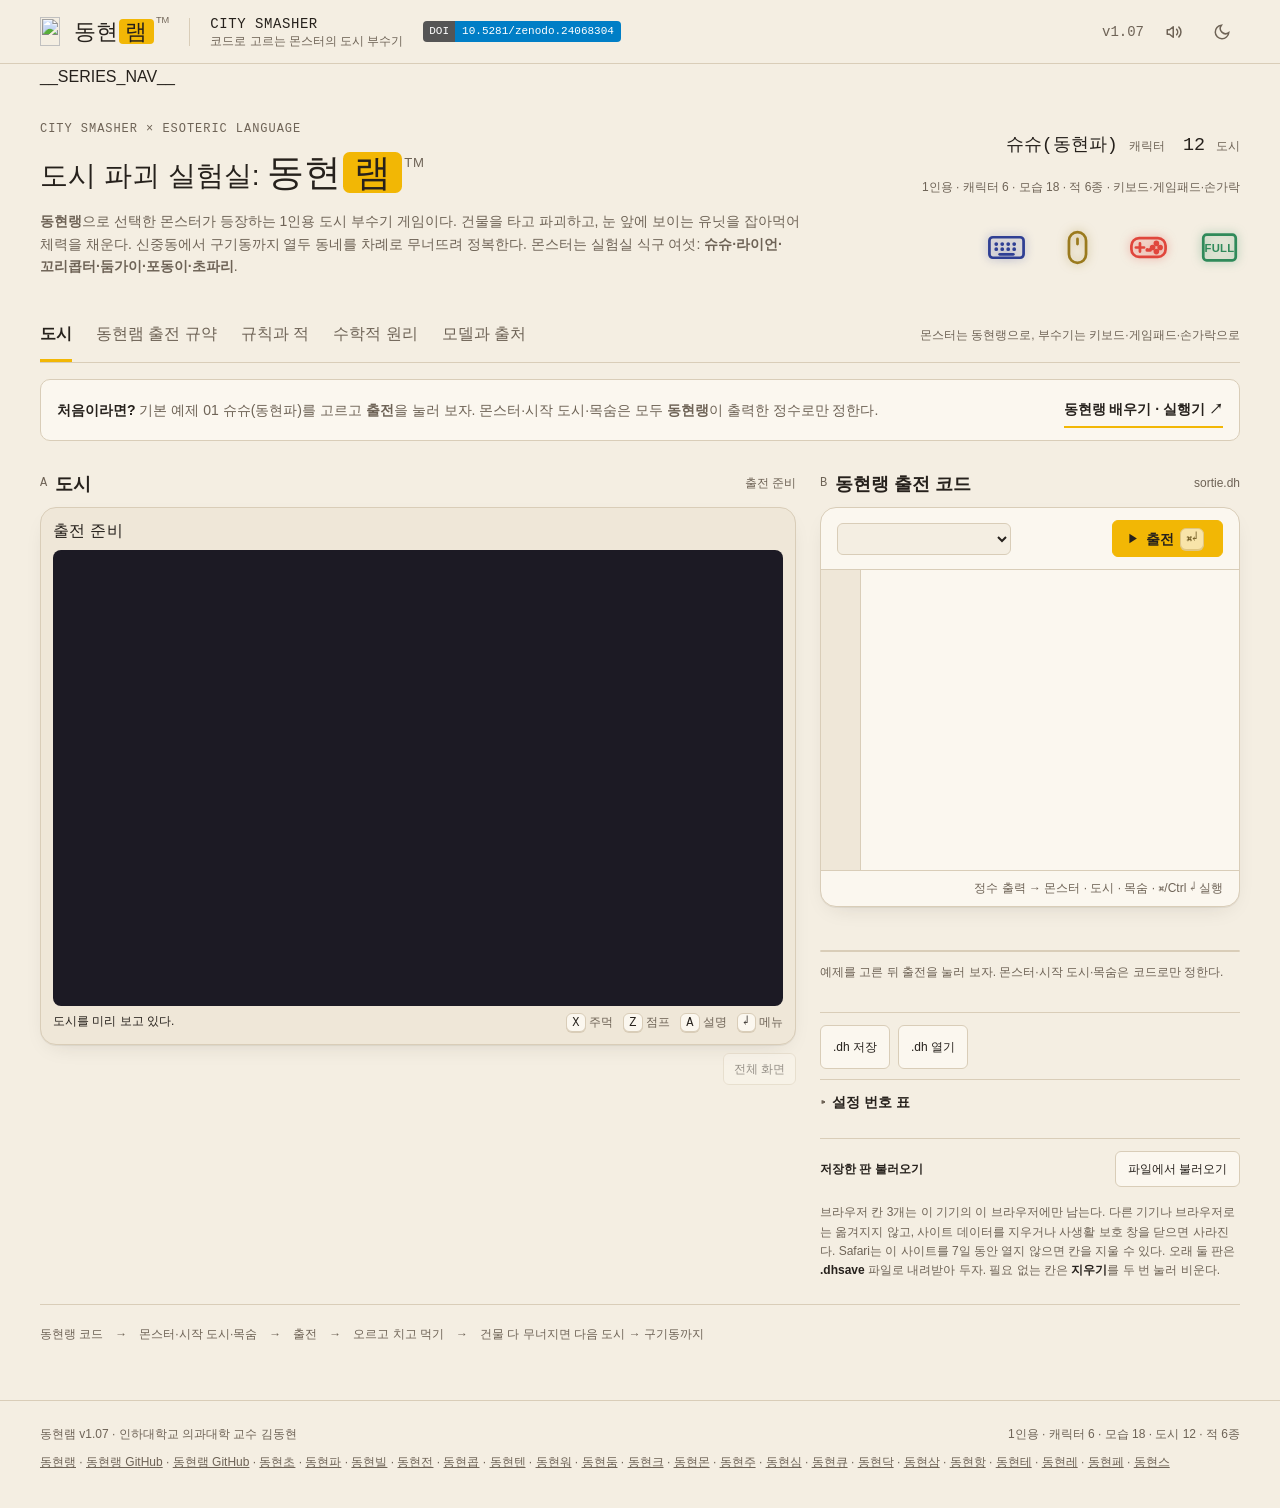
==== commit 480084e5: "시리즈 띠에 동현스를 더함(스물두 사이트) 22칸은 짝수라 모두 같은 크기. 데스크톱 11열×2줄, 휴대폰 두 열. 바닥글 링크 끝에 동현스를 더함. 판 번호·기존 태그·게임 규칙" ====
--- a/src/index.html
+++ b/src/index.html
@@ -133,7 +133,7 @@
     <aside class="maker-note"><span class="eyebrow">만든 사람</span><a class="sponsor-btn" href="https://github.com/sponsors/Raspberry-Kim" target="_blank" rel="noopener" aria-label="GitHub Sponsors로 동현랭 후원하기" title="GitHub Sponsors로 후원하기"><svg width="13" height="13" viewBox="0 0 16 16" fill="currentColor" aria-hidden="true"><path d="M7.655 14.916v-.001h-.002l-.006-.003-.018-.01a22.066 22.066 0 0 1-3.744-2.584C2.045 10.731 0 8.35 0 5.5 0 2.836 2.086 1 4.25 1 5.797 1 7.153 1.802 8 3.02 8.847 1.802 10.203 1 11.75 1 13.914 1 16 2.836 16 5.5c0 2.85-2.044 5.231-3.886 6.818a22.094 22.094 0 0 1-3.433 2.414 7.152 7.152 0 0 1-.31.17l-.018.01-.008.004a.75.75 0 0 1-.69 0Z"></path></svg>후원</a><p>인하대학교 의과대학 김동현 교수는 백신학·감염학을 연구한다. 명랑하고 따뜻한 개발을 지향한다.</p></aside>
   </section>
 </main>
-<footer><span>동현램 v1.07 · 인하대학교 의과대학 교수 김동현</span><span>1인용 · 캐릭터 6 · 모습 18 · 도시 12 · 적 6종</span><span><a href="https://raspberry-kim.github.io/donghyun-lang/" target="_blank" rel="noopener">동현랭</a> · <a href="https://github.com/Raspberry-Kim/donghyun-lang" target="_blank" rel="noopener">동현랭 GitHub</a> · <a href="https://github.com/Raspberry-Kim/donghyun-lab13" target="_blank" rel="noopener">동현램 GitHub</a> · <a href="https://raspberry-kim.github.io/donghyun-lab1/" target="_blank" rel="noopener">동현초</a> · <a href="https://raspberry-kim.github.io/donghyun-lab2/" target="_blank" rel="noopener">동현파</a> · <a href="https://raspberry-kim.github.io/donghyun-lab3/" target="_blank" rel="noopener">동현빌</a> · <a href="https://raspberry-kim.github.io/donghyun-lab4/" target="_blank" rel="noopener">동현전</a> · <a href="https://raspberry-kim.github.io/donghyun-lab5/" target="_blank" rel="noopener">동현콥</a> · <a href="https://raspberry-kim.github.io/donghyun-lab6/" target="_blank" rel="noopener">동현텐</a> · <a href="https://raspberry-kim.github.io/donghyun-lab7/" target="_blank" rel="noopener">동현워</a> · <a href="https://raspberry-kim.github.io/donghyun-lab8/" target="_blank" rel="noopener">동현둠</a> · <a href="https://raspberry-kim.github.io/donghyun-lab9/" target="_blank" rel="noopener">동현크</a> · <a href="https://raspberry-kim.github.io/donghyun-lab10/" target="_blank" rel="noopener">동현몬</a> · <a href="https://raspberry-kim.github.io/donghyun-lab11/" target="_blank" rel="noopener">동현주</a> · <a href="https://raspberry-kim.github.io/donghyun-lab12/" target="_blank" rel="noopener">동현심</a> · <a href="https://raspberry-kim.github.io/donghyun-lab14/" target="_blank" rel="noopener">동현큐</a> · <a href="https://raspberry-kim.github.io/donghyun-lab15/" target="_blank" rel="noopener">동현닥</a> · <a href="https://raspberry-kim.github.io/donghyun-lab16/" target="_blank" rel="noopener">동현삼</a> · <a href="https://raspberry-kim.github.io/donghyun-lab17/" target="_blank" rel="noopener">동현항</a> · <a href="https://raspberry-kim.github.io/donghyun-lab18/" target="_blank" rel="noopener">동현테</a> · <a href="https://raspberry-kim.github.io/donghyun-lab19/" target="_blank" rel="noopener">동현레</a> · <a href="https://raspberry-kim.github.io/donghyun-lab20/" target="_blank" rel="noopener">동현페</a></span></footer>
+<footer><span>동현램 v1.07 · 인하대학교 의과대학 교수 김동현</span><span>1인용 · 캐릭터 6 · 모습 18 · 도시 12 · 적 6종</span><span><a href="https://raspberry-kim.github.io/donghyun-lang/" target="_blank" rel="noopener">동현랭</a> · <a href="https://github.com/Raspberry-Kim/donghyun-lang" target="_blank" rel="noopener">동현랭 GitHub</a> · <a href="https://github.com/Raspberry-Kim/donghyun-lab13" target="_blank" rel="noopener">동현램 GitHub</a> · <a href="https://raspberry-kim.github.io/donghyun-lab1/" target="_blank" rel="noopener">동현초</a> · <a href="https://raspberry-kim.github.io/donghyun-lab2/" target="_blank" rel="noopener">동현파</a> · <a href="https://raspberry-kim.github.io/donghyun-lab3/" target="_blank" rel="noopener">동현빌</a> · <a href="https://raspberry-kim.github.io/donghyun-lab4/" target="_blank" rel="noopener">동현전</a> · <a href="https://raspberry-kim.github.io/donghyun-lab5/" target="_blank" rel="noopener">동현콥</a> · <a href="https://raspberry-kim.github.io/donghyun-lab6/" target="_blank" rel="noopener">동현텐</a> · <a href="https://raspberry-kim.github.io/donghyun-lab7/" target="_blank" rel="noopener">동현워</a> · <a href="https://raspberry-kim.github.io/donghyun-lab8/" target="_blank" rel="noopener">동현둠</a> · <a href="https://raspberry-kim.github.io/donghyun-lab9/" target="_blank" rel="noopener">동현크</a> · <a href="https://raspberry-kim.github.io/donghyun-lab10/" target="_blank" rel="noopener">동현몬</a> · <a href="https://raspberry-kim.github.io/donghyun-lab11/" target="_blank" rel="noopener">동현주</a> · <a href="https://raspberry-kim.github.io/donghyun-lab12/" target="_blank" rel="noopener">동현심</a> · <a href="https://raspberry-kim.github.io/donghyun-lab14/" target="_blank" rel="noopener">동현큐</a> · <a href="https://raspberry-kim.github.io/donghyun-lab15/" target="_blank" rel="noopener">동현닥</a> · <a href="https://raspberry-kim.github.io/donghyun-lab16/" target="_blank" rel="noopener">동현삼</a> · <a href="https://raspberry-kim.github.io/donghyun-lab17/" target="_blank" rel="noopener">동현항</a> · <a href="https://raspberry-kim.github.io/donghyun-lab18/" target="_blank" rel="noopener">동현테</a> · <a href="https://raspberry-kim.github.io/donghyun-lab19/" target="_blank" rel="noopener">동현레</a> · <a href="https://raspberry-kim.github.io/donghyun-lab20/" target="_blank" rel="noopener">동현페</a> · <a href="https://raspberry-kim.github.io/donghyun-lab21/" target="_blank" rel="noopener">동현스</a></span></footer>
 <img hidden id="origin-sheet" src="./origin.png" alt="">
 <img hidden id="wall-sheet" src="./wall.png" alt="">
 <script src="./game.js"></script>
--- a/src/style.css
+++ b/src/style.css
@@ -412,6 +412,15 @@
  .series-strip .series-links:has(.series-item:nth-child(21):last-child) .series-item[data-series="lang"]{grid-column:span 2;grid-row:auto}
 }
 
+/* SERIES-22: 22칸(동현랭 + 21실험실)은 짝수라 모두 같은 크기. 데스크톱 11열×2줄, 휴대폰 두 열. */
+@media(min-width:781px){
+ .series-strip .series-links:has(.series-item:nth-child(22):last-child){grid-template-columns:repeat(11,minmax(0,1fr));grid-template-rows:repeat(2,1fr);grid-auto-flow:row;min-width:0}
+ .series-strip .series-links:has(.series-item:nth-child(22):last-child) .series-note{white-space:normal}
+}
+@media(max-width:780px){
+ .series-strip .series-links:has(.series-item:nth-child(22):last-child){grid-template-columns:repeat(2,minmax(0,1fr));grid-template-rows:none}
+}
+
 /* 수학적 원리 */
 .math-grid{display:grid;grid-template-columns:repeat(2,minmax(0,1fr));gap:4px 40px;margin-top:8px}
 .math-grid article{min-width:0;border-top:1px solid var(--line);padding:2px 0 14px}
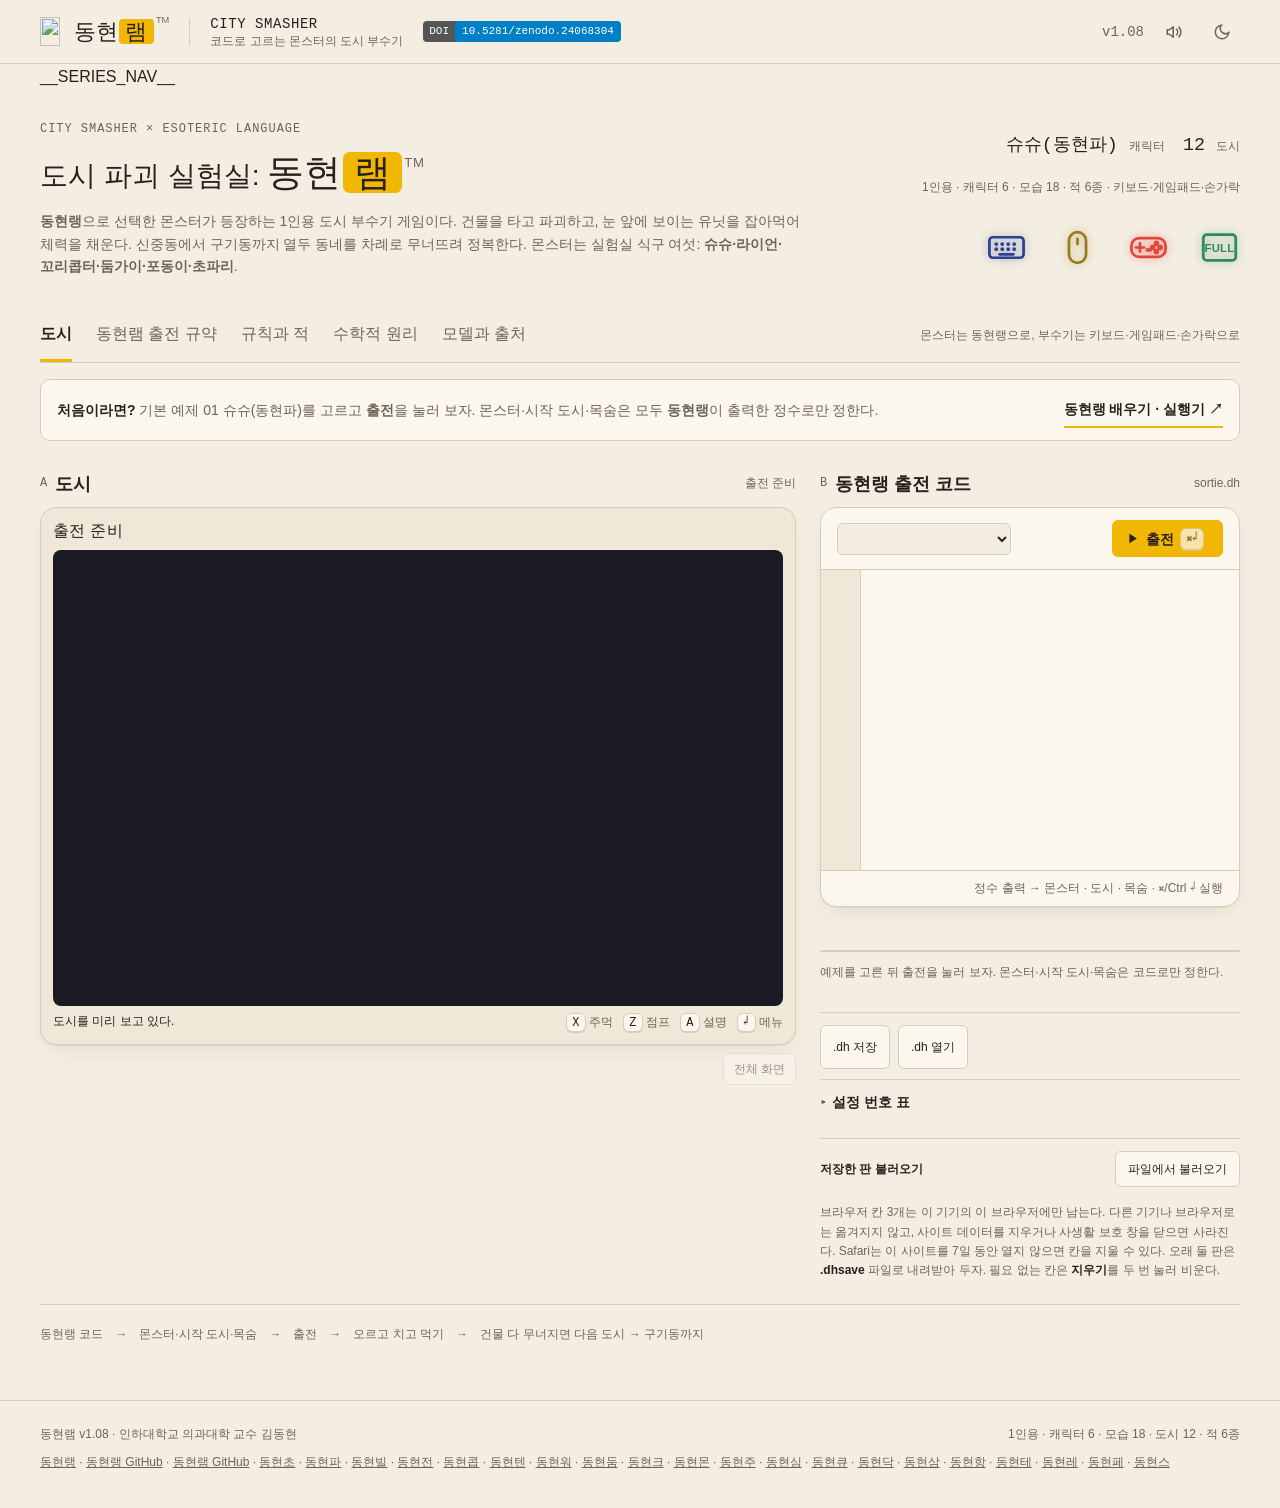
==== commit 66fb2780: "v1.08: 변경 기록 글 손질 Co-authored-by: Perplexity <noreply@perplexity.ai>" ====
--- a/src/index.html
+++ b/src/index.html
@@ -12,7 +12,7 @@
 <body>
 <header class="header">
   <a class="brand" href="#" aria-label="동현램 첫 화면으로"><span class="brand-main"><img class="brand-icon" src="__BRAND_ICON__" alt="" width="96" height="96">동현<span>램</span><sup>TM</sup></span><i class="brand-divider"></i><span class="brand-sub">CITY SMASHER<small>코드로 고르는 몬스터의 도시 부수기</small></span></a><a class="doi-badge" href="https://doi.org/10.5281/zenodo.24068304" target="_blank" rel="noopener" aria-label="동현램 Zenodo DOI 10.5281/zenodo.24068304" title="Zenodo DOI (모든 버전)"><b>DOI</b><span>10.5281/zenodo.24068304</span></a>
-  <div class="edition">v1.07<button id="sound" class="icon-btn" aria-label="효과음 켜기·끄기" title="효과음 (M)" aria-pressed="true"><svg width="18" height="18" viewBox="0 0 24 24" fill="none" stroke="currentColor" stroke-width="2" stroke-linecap="round" stroke-linejoin="round" aria-hidden="true" focusable="false"><path d="M11 5 6 9H3v6h3l5 4z"/><path class="snd-on" d="M15.5 8.5a5 5 0 0 1 0 7M18.5 5.5a9 9 0 0 1 0 13"/><path class="snd-off" d="m16 9 6 6m0-6-6 6"/></svg></button><button id="theme" class="icon-btn" aria-label="밝은 화면과 어두운 화면 전환" title="화면 전환" aria-pressed="false"><svg width="18" height="18" viewBox="0 0 24 24" fill="none" stroke="currentColor" stroke-width="2" stroke-linecap="round" aria-hidden="true" focusable="false"><path d="M21 12.8A9 9 0 1 1 11.2 3a7 7 0 0 0 9.8 9.8z"/></svg></button></div>
+  <div class="edition">v1.08<button id="sound" class="icon-btn" aria-label="효과음 켜기·끄기" title="효과음 (M)" aria-pressed="true"><svg width="18" height="18" viewBox="0 0 24 24" fill="none" stroke="currentColor" stroke-width="2" stroke-linecap="round" stroke-linejoin="round" aria-hidden="true" focusable="false"><path d="M11 5 6 9H3v6h3l5 4z"/><path class="snd-on" d="M15.5 8.5a5 5 0 0 1 0 7M18.5 5.5a9 9 0 0 1 0 13"/><path class="snd-off" d="m16 9 6 6m0-6-6 6"/></svg></button><button id="theme" class="icon-btn" aria-label="밝은 화면과 어두운 화면 전환" title="화면 전환" aria-pressed="false"><svg width="18" height="18" viewBox="0 0 24 24" fill="none" stroke="currentColor" stroke-width="2" stroke-linecap="round" aria-hidden="true" focusable="false"><path d="M21 12.8A9 9 0 1 1 11.2 3a7 7 0 0 0 9.8 9.8z"/></svg></button></div>
 </header>
 <main>
 __SERIES_NAV__
@@ -71,7 +71,7 @@
   </section>
 
   <section id="tab-protocol" class="tab-panel document" hidden>
-    <div class="doc-heading"><div class="eyebrow">SORTIE I/O · v1.07</div><h2>몬스터는 동현랭으로, 부수기는 키보드·게임패드·손가락으로.</h2><p>동현랭 프로그램이 출력한 정수를 차례로 읽는다. <b>첫 정수가 몬스터 번호</b>이고 이것만 있으면 바로 나선다. 둘째 정수는 시작 도시, 셋째 정수는 목숨이며 둘 다 생략할 수 있다. 출전한 뒤에는 동현랭을 쓰지 않는다.</p></div>
+    <div class="doc-heading"><div class="eyebrow">SORTIE I/O · v1.08</div><h2>몬스터는 동현랭으로, 부수기는 키보드·게임패드·손가락으로.</h2><p>동현랭 프로그램이 출력한 정수를 차례로 읽는다. <b>첫 정수가 몬스터 번호</b>이고 이것만 있으면 바로 나선다. 둘째 정수는 시작 도시, 셋째 정수는 목숨이며 둘 다 생략할 수 있다. 출전한 뒤에는 동현랭을 쓰지 않는다.</p></div>
     <div class="table-wrap"><table><thead><tr><th>차례</th><th>뜻</th><th>값</th><th>기본값</th></tr></thead><tbody>
       <tr><td>첫째</td><td>캐릭터 모습</td><td>1·2 슈슈, 3·4 라이언, 5·6 꼬리콥터, 7·8 둠가이, 9·10 포동이, 11·12 초파리. 1~12에서 홀수는 출신판, 짝수는 몬스터판이다. 13 슈슈, 14 라이언, 15 꼬리콥터, 16 둠가이, 17 포동이, 18 초파리는 v0.28 초기판이다.</td><td>—</td></tr>
       <tr><td>둘째</td><td>시작 도시</td><td>1 신중동 · 2 상동 · 3 한남동 · 4 서초동 · 5 삼청동 · 6 목동 · 7 연건동 · 8 불광동 · 9 반포동 · 10 학동 · 11 평창동 · 12 구기동. 뒤로 갈수록 건물이 높고 군인·헬기·전차가 많다</td><td>1</td></tr>
@@ -122,7 +122,7 @@
     <div class="table-wrap"><table id="city-table"></table></div>
   </section>
 
-  <!-- 수학적 원리 --><section id="tab-math" class="tab-panel document" hidden><div class="doc-heading"><div class="eyebrow">MATHEMATICAL PRINCIPLES · v1.07</div><h2>수학적 원리.<br>숫자로 읽는 도시 부수기.</h2><p>동현램은 320×200 px 화면을 1/60초마다 한 번씩 갱신한다. 건물은 칸의 격자이고, 몬스터는 프레임마다 속도에 중력을 더하는 이산 운동을 한다. 아래 식은 지금 엔진 코드(<code>src/engine.js</code>)에 들어 있는 그대로다.</p></div><div class="math-grid"><article><h3><span class="math-num">1</span>건물은 칸의 격자</h3><p>건물은 동네마다 정해진 순서대로 1·2·3열짜리가 섞여 있다. 칸 하나가 20×16 px이라 폭은 20·40·60 px, 한 층은 16 px다. 건물 사이에는 24 px 골목이 있다. 땅은 <math><mrow><mi>y</mi><mo>=</mo></mrow><mrow><mn>176</mn></mrow></math>에 있다.</p><div class="eq"><span class="eq-run"><math display="block"><mrow><mtext>열 </mtext><mi>c</mi></mrow></math><math display="block"><mrow><mo form="infix">=</mo><mrow><mo form="prefix" stretchy="false">⌊</mo><mfrac><mrow><mi>x</mi><mo>−</mo><msub><mi>x</mi><mi>b</mi></msub></mrow><mn>20</mn></mfrac><mo form="postfix" stretchy="false">⌋</mo></mrow><mo separator="true">,</mo></mrow></math></span><span class="eq-run"><math display="block"><mrow><mtext>층 </mtext><mi>r</mi></mrow></math><math display="block"><mrow><mo form="infix">=</mo><mrow><mo form="prefix" stretchy="false">⌊</mo><mfrac><mrow><mn>176</mn><mo>−</mo><mi>y</mi></mrow><mn>16</mn></mfrac><mo form="postfix" stretchy="false">⌋</mo></mrow></mrow></math></span></div><p>칸의 체력이 0이 되면 구멍이 난다. 구멍 수가 전체 칸의 절반 이상이면 건물이 무너진다. 층수가 <math><mi>F</mi></math>, 열 수가 <math><mi>C</mi></math>일 때 필요한 구멍 수는 아래와 같다. 2열 건물은 층수만큼 구멍을 내면 무너진다.</p><div class="eq big"><span class="eq-run"><math display="block"><mi>h</mi></math><math display="block"><mrow><mo form="infix">≥</mo><mtext> </mtext><mrow><mo form="prefix" stretchy="false">⌈</mo><mstyle displaystyle="false" scriptlevel="0"><mfrac><mn>1</mn><mn>2</mn></mfrac></mstyle><mspace width="0.1667em"></mspace><mi>F</mi><mo>⋅</mo><mi>C</mi><mo form="postfix" stretchy="false">⌉</mo></mrow></mrow></math><math display="block"><mrow><mo form="infix">=</mo><mrow><mo fence="true" form="prefix">{</mo><mtable><mtr><mtd class="tml-left" style="padding-left:0em;padding-right:0em;"><mrow><mo form="prefix" stretchy="false">⌈</mo><mi>F</mi><mi>/</mi><mn>2</mn><mo form="postfix" stretchy="false">⌉</mo></mrow></mtd><mtd class="tml-left" style="padding-left:1em;padding-right:0em;"><mrow><mi>C</mi><mo>=</mo><mn>1</mn></mrow></mtd></mtr><mtr><mtd class="tml-left" style="padding-left:0em;padding-right:0em;"><mi>F</mi></mtd><mtd class="tml-left" style="padding-left:1em;padding-right:0em;"><mrow><mi>C</mi><mo>=</mo><mn>2</mn></mrow></mtd></mtr><mtr><mtd class="tml-left" style="padding-left:0em;padding-right:0em;"><mrow><mo form="prefix" stretchy="false">⌈</mo><mn>3</mn><mi>F</mi><mi>/</mi><mn>2</mn><mo form="postfix" stretchy="false">⌉</mo></mrow></mtd><mtd class="tml-left" style="padding-left:1em;padding-right:0em;"><mrow><mi>C</mi><mo>=</mo><mn>3</mn></mrow></mtd></mtr></mtable><mo fence="true" form="postfix"></mo></mrow></mrow></math></span></div></article><article><h3><span class="math-num">2</span>프레임마다 더하는 중력</h3><p>공중에서는 먼저 속도에 중력 <math><mi>g</mi></math>를 더하고, 그다음 새 속도로 위치를 옮긴다(반암시적 오일러). 떨어지는 속도는 4.5 px/프레임에서 멈춘다.</p><div class="eq"><span class="eq-run"><math display="block"><msub><mi>v</mi><mrow><mi>n</mi><mo>+</mo><mn>1</mn></mrow></msub></math><math display="block"><mrow><mo form="infix">=</mo><mrow><mi>min</mi><mo>⁡</mo></mrow><mo form="prefix" stretchy="false">(</mo><msub><mi>v</mi><mi>n</mi></msub><mo>+</mo><mi>g</mi><mo separator="true">,</mo><mtext> </mtext><mn>4.5</mn><mo form="postfix" stretchy="false">)</mo><mo separator="true">,</mo></mrow></math></span><span class="eq-run"><math display="block"><msub><mi>y</mi><mrow><mi>n</mi><mo>+</mo><mn>1</mn></mrow></msub></math><math display="block"><mrow><mo form="infix">=</mo><msub><mi>y</mi><mi>n</mi></msub></mrow></math><math display="block"><mrow><mo form="infix">+</mo><msub><mi>v</mi><mrow><mi>n</mi><mo>+</mo><mn>1</mn></mrow></msub><mo separator="true">,</mo></mrow></math></span><span class="eq-run"><math display="block"><mi>g</mi></math><math display="block"><mrow><mo form="infix">=</mo><mfrac><mn>0.22</mn><mi>h</mi></mfrac></mrow></math></span></div><p><math><mi>h</mi></math>는 몬스터마다 다른 ‘매달림’ 값이다. 대부분 1이고, 꼬리로 나는 꼬리콥터는 3, 날개가 있는 초파리는 6이라 중력이 1/3, 1/6로 줄어든다.</p></article><article><h3><span class="math-num">3</span>이산 점프의 높이</h3><p>점프 초속은 <math><mrow><msub><mi>v</mi><mn>0</mn></msub><mo>=</mo></mrow><mrow><mn>4.2</mn></mrow></math> px/프레임(무너지는 지붕에서 뛰면 3.2)이다. 연속 운동이라면 최고 높이는 <math><mrow><msubsup><mi>v</mi><mn>0</mn><mn class="tml-sml-pad">2</mn></msubsup><mi>/</mi><mn>2</mn><mi>g</mi></mrow></math>지만, 프레임마다 나눠 계산하면 그보다 약 <math><mrow><msub><mi>v</mi><mn>0</mn></msub><mi>/</mi><mn>2</mn></mrow></math>만큼 낮다.</p><div class="eq big"><span class="eq-run"><math display="block"><msubsup><mi>y</mi><mrow><mi>max</mi><mo>⁡</mo></mrow><mtext class="tml-sml-pad">연속</mtext></msubsup></math><math display="block"><mrow><mo form="infix">=</mo><mfrac><msubsup><mi>v</mi><mn>0</mn><mn class="tml-sml-pad">2</mn></msubsup><mrow><mn>2</mn><mi>g</mi></mrow></mfrac></mrow></math><math display="block"><mrow><mo form="infix">≈</mo><mn>40.1</mn><mtext> </mtext><mtext>px</mtext><mo separator="true">,</mo></mrow></math></span><span class="eq-run"><math display="block"><msubsup><mi>y</mi><mrow><mi>max</mi><mo>⁡</mo></mrow><mtext class="tml-sml-pad">이산</mtext></msubsup></math><math display="block"><mrow><mo form="infix">≈</mo><mfrac><msubsup><mi>v</mi><mn>0</mn><mn class="tml-sml-pad">2</mn></msubsup><mrow><mn>2</mn><mi>g</mi></mrow></mfrac></mrow></math><math display="block"><mrow><mo form="infix">−</mo><mfrac><msub><mi>v</mi><mn>0</mn></msub><mn>2</mn></mfrac></mrow></math><math display="block"><mrow><mo form="infix">≈</mo><mn>38.0</mn><mtext> </mtext><mtext>px</mtext></mrow></math></span></div><div class="math-table-wrap"><table class="math-table"><thead><tr><th>몬스터</th><th><math><mi>g</mi></math></th><th>최고 높이</th><th>공중 시간</th></tr></thead><tbody><tr><td>보통(<math><mrow><mi>h</mi><mo>=</mo></mrow><mrow><mn>1</mn></mrow></math>)</td><td>0.22</td><td>38 px(약 2.4층)</td><td>38프레임</td></tr><tr><td>꼬리콥터(<math><mrow><mi>h</mi><mo>=</mo></mrow><mrow><mn>3</mn></mrow></math>)</td><td>0.073</td><td>118 px(약 7.4층)</td><td>114프레임</td></tr><tr><td>초파리(<math><mrow><mi>h</mi><mo>=</mo></mrow><mrow><mn>6</mn></mrow></math>, <math><mrow><msub><mi>v</mi><mn>0</mn></msub><mo>=</mo></mrow><mrow><mn>2.6</mn></mrow></math>)</td><td>0.037</td><td>93 px(약 5.8층)</td><td>143프레임</td></tr></tbody></table></div><p>공중 시간은 <math><mrow><mn>2</mn><msub><mi>v</mi><mn>0</mn></msub><mi>/</mi><mi>g</mi></mrow></math>와 거의 같다. 중력을 1/3로 줄이면 높이와 시간이 모두 세 배가 된다. 초파리는 가벼워서 뛰는 첫 프레임에 초속이 2.6으로 줄어든다. 대신 공중에서 Z를 다시 누르면 날개를 쳐 위로 가는 속도를 1.6 더하므로(2.6까지) 표의 값보다 높이 오를 수 있다.</p></article><article><h3><span class="math-num">4</span>맞을 때와 기운</h3><p>몬스터가 받는 피해는 방어 배수 <math><mi>δ</mi></math>로 나눈 뒤 반올림하고, 적어도 1이다. 둠가이(<math><mrow><mi>δ</mi><mo>=</mo></mrow><mrow><mn>1.4</mn></mrow></math>)는 덜 깎이고 슈슈(<math><mrow><mi>δ</mi><mo>=</mo></mrow><mrow><mn>0.7</mn></mrow></math>)는 더 깎인다.</p><div class="eq"><span class="eq-run"><math display="block"><mrow><mpadded lspace="0"><mi mathvariant="normal">Δ</mi></mpadded><mi>s</mi></mrow></math><math display="block"><mrow><mo form="infix">=</mo><mrow><mi>max</mi><mo>⁡</mo><mspace width="0.1667em"></mspace></mrow><mrow style="margin-left:-0.1667em;"></mrow><mrow><mo fence="true" form="prefix">(</mo><mn>1</mn><mo separator="true">,</mo><mtext> </mtext><mi>round</mi><mo>⁡</mo><mspace width="0.1667em"></mspace><mfrac><mi>d</mi><mi>δ</mi></mfrac><mo fence="true" form="postfix">)</mo></mrow></mrow></math></span></div><p>기운은 최대 100이고 가만히 있어도 240프레임(4초)마다 1씩 준다. 아무것도 먹지 않으면 <math><mrow><mn>100</mn><mo>×</mo></mrow><mrow><mn>4</mn><mo>=</mo></mrow><mrow><mn>400</mn></mrow></math>초, 약 6분 40초를 버틴다.</p></article><article><h3><span class="math-num">5</span>총알과 헬리콥터</h3><p>군인과 탱크는 몬스터를 향한 단위 벡터에 속력 <math><mi>v</mi></math>를 곱해 쏜다. 그래서 어느 방향으로 쏘든 총알 빠르기가 같다.</p><div class="eq"><span class="eq-run"><math display="block"><mover><mi>u</mi><mo stretchy="false" class="tml-vec chr-sml wbk-sml-vec">→</mo></mover></math><math display="block"><mrow><mo form="infix">=</mo><mfrac><mrow><mo form="prefix" stretchy="false" lspace="0em" rspace="0em">(</mo><msub><mi>x</mi><mi>t</mi></msub><mo>−</mo><mi>x</mi><mo separator="true">,</mo><mtext> </mtext><msub><mi>y</mi><mi>t</mi></msub><mo>−</mo><mi>y</mi><mo form="postfix" stretchy="false" lspace="0em" rspace="0em">)</mo></mrow><msqrt><mrow><mo form="prefix" stretchy="false" lspace="0em" rspace="0em">(</mo><msub><mi>x</mi><mi>t</mi></msub><mo>−</mo><mi>x</mi><msup><mo form="postfix" stretchy="false">)</mo><mn>2</mn></msup><mo>+</mo><mo form="prefix" stretchy="false">(</mo><msub><mi>y</mi><mi>t</mi></msub><mo>−</mo><mi>y</mi><msup><mo form="postfix" stretchy="false">)</mo><mn>2</mn></msup></mrow></msqrt></mfrac><mo separator="true">,</mo></mrow></math></span><span class="eq-run"><math display="block"><mover><mi>v</mi><mo stretchy="false" class="tml-vec chr-sml wbk-sml-vec">→</mo></mover></math><math display="block"><mrow><mo form="infix">=</mo><mi>v</mi><mspace width="0.1667em"></mspace><mover><mi>u</mi><mo stretchy="false" class="tml-vec chr-sml wbk-sml-vec">→</mo></mover></mrow></math></span></div><p>헬리콥터는 목표 속도 <math><mi>w</mi></math>를 향해 매 프레임 차이의 6%씩 다가간다. 1차 지연(지수 평활)이라 바로 따라붙지 않고 부드럽게 쫓아온다.</p><div class="eq"><span class="eq-run"><math display="block"><msub><mi>v</mi><mrow><mi>n</mi><mo>+</mo><mn>1</mn></mrow></msub></math><math display="block"><mrow><mo form="infix">=</mo><msub><mi>v</mi><mi>n</mi></msub></mrow></math><math display="block"><mrow><mo form="infix">+</mo><mn>0.06</mn><mspace width="0.1667em"></mspace><mo form="prefix" stretchy="false">(</mo><mi>w</mi><mo>−</mo><msub><mi>v</mi><mi>n</mi></msub><mo form="postfix" stretchy="false">)</mo></mrow></math><math display="block"><mrow><mo stretchy="false">⇒</mo><mtext> </mtext><mi>w</mi></mrow></math><math display="block"><mrow><mo form="infix">−</mo><msub><mi>v</mi><mi>n</mi></msub></mrow></math><math display="block"><mrow><mo form="infix">=</mo><mo form="prefix" stretchy="false">(</mo><mi>w</mi><mo>−</mo><msub><mi>v</mi><mn>0</mn></msub><mo form="postfix" stretchy="false">)</mo><mspace width="0.1667em"></mspace><msup><mn>0.94</mn><mrow><mspace width="0.1667em"></mspace><mi>n</mi></mrow></msup></mrow></math></span></div><p>차이가 절반이 되는 데 약 11프레임, <math><mrow><mn>1</mn><mi>/</mi><mi>e</mi></mrow></math>이 되는 데 약 16프레임이 걸린다.</p></article><article><h3><span class="math-num">6</span>점수와 우연</h3><div class="math-table-wrap"><table class="math-table"><thead><tr><th>행동</th><th>점수</th></tr></thead><tbody><tr><td>주먹 한 번</td><td>10</td></tr><tr><td>구멍</td><td>25</td></tr><tr><td>사람 먹기</td><td>300</td></tr><tr><td>건물 무너뜨리기</td><td>1000</td></tr><tr><td>도시 마치기</td><td>2000</td></tr></tbody></table></div><p>구멍이 날 때 확률 0.4로 창에 사람이 나타난다. 몬스터판·초기판은 사람을 먹으면 확률 6%로 담배를 피운다. 구멍 10개에 사람 4명쯤이고, 사람 17명쯤 먹으면 한 번(<math><mrow><mn>1</mn><mi>/</mi><mn>0.06</mn><mo>≈</mo></mrow><mrow><mn>16.7</mn></mrow></math>) 담배가 나온다.</p></article></div><p class="math-foot">모든 수치는 동현램에서 정한 값이다. 원작 실행 파일은 동작을 관찰하는 데만 썼고, 내부 수치를 옮기지 않았다.</p></section><!-- /수학적 원리 -->
+  <!-- 수학적 원리 --><section id="tab-math" class="tab-panel document" hidden><div class="doc-heading"><div class="eyebrow">MATHEMATICAL PRINCIPLES · v1.08</div><h2>수학적 원리.<br>숫자로 읽는 도시 부수기.</h2><p>동현램은 320×200 px 화면을 1/60초마다 한 번씩 갱신한다. 건물은 칸의 격자이고, 몬스터는 프레임마다 속도에 중력을 더하는 이산 운동을 한다. 아래 식은 지금 엔진 코드(<code>src/engine.js</code>)에 들어 있는 그대로다.</p></div><div class="math-grid"><article><h3><span class="math-num">1</span>건물은 칸의 격자</h3><p>건물은 동네마다 정해진 순서대로 1·2·3열짜리가 섞여 있다. 칸 하나가 20×16 px이라 폭은 20·40·60 px, 한 층은 16 px다. 건물 사이에는 24 px 골목이 있다. 땅은 <math><mrow><mi>y</mi><mo>=</mo></mrow><mrow><mn>176</mn></mrow></math>에 있다.</p><div class="eq"><span class="eq-run"><math display="block"><mrow><mtext>열 </mtext><mi>c</mi></mrow></math><math display="block"><mrow><mo form="infix">=</mo><mrow><mo form="prefix" stretchy="false">⌊</mo><mfrac><mrow><mi>x</mi><mo>−</mo><msub><mi>x</mi><mi>b</mi></msub></mrow><mn>20</mn></mfrac><mo form="postfix" stretchy="false">⌋</mo></mrow><mo separator="true">,</mo></mrow></math></span><span class="eq-run"><math display="block"><mrow><mtext>층 </mtext><mi>r</mi></mrow></math><math display="block"><mrow><mo form="infix">=</mo><mrow><mo form="prefix" stretchy="false">⌊</mo><mfrac><mrow><mn>176</mn><mo>−</mo><mi>y</mi></mrow><mn>16</mn></mfrac><mo form="postfix" stretchy="false">⌋</mo></mrow></mrow></math></span></div><p>칸의 체력이 0이 되면 구멍이 난다. 구멍 수가 전체 칸의 절반 이상이면 건물이 무너진다. 층수가 <math><mi>F</mi></math>, 열 수가 <math><mi>C</mi></math>일 때 필요한 구멍 수는 아래와 같다. 2열 건물은 층수만큼 구멍을 내면 무너진다.</p><div class="eq big"><span class="eq-run"><math display="block"><mi>h</mi></math><math display="block"><mrow><mo form="infix">≥</mo><mtext> </mtext><mrow><mo form="prefix" stretchy="false">⌈</mo><mstyle displaystyle="false" scriptlevel="0"><mfrac><mn>1</mn><mn>2</mn></mfrac></mstyle><mspace width="0.1667em"></mspace><mi>F</mi><mo>⋅</mo><mi>C</mi><mo form="postfix" stretchy="false">⌉</mo></mrow></mrow></math><math display="block"><mrow><mo form="infix">=</mo><mrow><mo fence="true" form="prefix">{</mo><mtable><mtr><mtd class="tml-left" style="padding-left:0em;padding-right:0em;"><mrow><mo form="prefix" stretchy="false">⌈</mo><mi>F</mi><mi>/</mi><mn>2</mn><mo form="postfix" stretchy="false">⌉</mo></mrow></mtd><mtd class="tml-left" style="padding-left:1em;padding-right:0em;"><mrow><mi>C</mi><mo>=</mo><mn>1</mn></mrow></mtd></mtr><mtr><mtd class="tml-left" style="padding-left:0em;padding-right:0em;"><mi>F</mi></mtd><mtd class="tml-left" style="padding-left:1em;padding-right:0em;"><mrow><mi>C</mi><mo>=</mo><mn>2</mn></mrow></mtd></mtr><mtr><mtd class="tml-left" style="padding-left:0em;padding-right:0em;"><mrow><mo form="prefix" stretchy="false">⌈</mo><mn>3</mn><mi>F</mi><mi>/</mi><mn>2</mn><mo form="postfix" stretchy="false">⌉</mo></mrow></mtd><mtd class="tml-left" style="padding-left:1em;padding-right:0em;"><mrow><mi>C</mi><mo>=</mo><mn>3</mn></mrow></mtd></mtr></mtable><mo fence="true" form="postfix"></mo></mrow></mrow></math></span></div></article><article><h3><span class="math-num">2</span>프레임마다 더하는 중력</h3><p>공중에서는 먼저 속도에 중력 <math><mi>g</mi></math>를 더하고, 그다음 새 속도로 위치를 옮긴다(반암시적 오일러). 떨어지는 속도는 4.5 px/프레임에서 멈춘다.</p><div class="eq"><span class="eq-run"><math display="block"><msub><mi>v</mi><mrow><mi>n</mi><mo>+</mo><mn>1</mn></mrow></msub></math><math display="block"><mrow><mo form="infix">=</mo><mrow><mi>min</mi><mo>⁡</mo></mrow><mo form="prefix" stretchy="false">(</mo><msub><mi>v</mi><mi>n</mi></msub><mo>+</mo><mi>g</mi><mo separator="true">,</mo><mtext> </mtext><mn>4.5</mn><mo form="postfix" stretchy="false">)</mo><mo separator="true">,</mo></mrow></math></span><span class="eq-run"><math display="block"><msub><mi>y</mi><mrow><mi>n</mi><mo>+</mo><mn>1</mn></mrow></msub></math><math display="block"><mrow><mo form="infix">=</mo><msub><mi>y</mi><mi>n</mi></msub></mrow></math><math display="block"><mrow><mo form="infix">+</mo><msub><mi>v</mi><mrow><mi>n</mi><mo>+</mo><mn>1</mn></mrow></msub><mo separator="true">,</mo></mrow></math></span><span class="eq-run"><math display="block"><mi>g</mi></math><math display="block"><mrow><mo form="infix">=</mo><mfrac><mn>0.22</mn><mi>h</mi></mfrac></mrow></math></span></div><p><math><mi>h</mi></math>는 몬스터마다 다른 ‘매달림’ 값이다. 대부분 1이고, 꼬리로 나는 꼬리콥터는 3, 날개가 있는 초파리는 6이라 중력이 1/3, 1/6로 줄어든다.</p></article><article><h3><span class="math-num">3</span>이산 점프의 높이</h3><p>점프 초속은 <math><mrow><msub><mi>v</mi><mn>0</mn></msub><mo>=</mo></mrow><mrow><mn>4.2</mn></mrow></math> px/프레임(무너지는 지붕에서 뛰면 3.2)이다. 연속 운동이라면 최고 높이는 <math><mrow><msubsup><mi>v</mi><mn>0</mn><mn class="tml-sml-pad">2</mn></msubsup><mi>/</mi><mn>2</mn><mi>g</mi></mrow></math>지만, 프레임마다 나눠 계산하면 그보다 약 <math><mrow><msub><mi>v</mi><mn>0</mn></msub><mi>/</mi><mn>2</mn></mrow></math>만큼 낮다.</p><div class="eq big"><span class="eq-run"><math display="block"><msubsup><mi>y</mi><mrow><mi>max</mi><mo>⁡</mo></mrow><mtext class="tml-sml-pad">연속</mtext></msubsup></math><math display="block"><mrow><mo form="infix">=</mo><mfrac><msubsup><mi>v</mi><mn>0</mn><mn class="tml-sml-pad">2</mn></msubsup><mrow><mn>2</mn><mi>g</mi></mrow></mfrac></mrow></math><math display="block"><mrow><mo form="infix">≈</mo><mn>40.1</mn><mtext> </mtext><mtext>px</mtext><mo separator="true">,</mo></mrow></math></span><span class="eq-run"><math display="block"><msubsup><mi>y</mi><mrow><mi>max</mi><mo>⁡</mo></mrow><mtext class="tml-sml-pad">이산</mtext></msubsup></math><math display="block"><mrow><mo form="infix">≈</mo><mfrac><msubsup><mi>v</mi><mn>0</mn><mn class="tml-sml-pad">2</mn></msubsup><mrow><mn>2</mn><mi>g</mi></mrow></mfrac></mrow></math><math display="block"><mrow><mo form="infix">−</mo><mfrac><msub><mi>v</mi><mn>0</mn></msub><mn>2</mn></mfrac></mrow></math><math display="block"><mrow><mo form="infix">≈</mo><mn>38.0</mn><mtext> </mtext><mtext>px</mtext></mrow></math></span></div><div class="math-table-wrap"><table class="math-table"><thead><tr><th>몬스터</th><th><math><mi>g</mi></math></th><th>최고 높이</th><th>공중 시간</th></tr></thead><tbody><tr><td>보통(<math><mrow><mi>h</mi><mo>=</mo></mrow><mrow><mn>1</mn></mrow></math>)</td><td>0.22</td><td>38 px(약 2.4층)</td><td>38프레임</td></tr><tr><td>꼬리콥터(<math><mrow><mi>h</mi><mo>=</mo></mrow><mrow><mn>3</mn></mrow></math>)</td><td>0.073</td><td>118 px(약 7.4층)</td><td>114프레임</td></tr><tr><td>초파리(<math><mrow><mi>h</mi><mo>=</mo></mrow><mrow><mn>6</mn></mrow></math>, <math><mrow><msub><mi>v</mi><mn>0</mn></msub><mo>=</mo></mrow><mrow><mn>2.6</mn></mrow></math>)</td><td>0.037</td><td>93 px(약 5.8층)</td><td>143프레임</td></tr></tbody></table></div><p>공중 시간은 <math><mrow><mn>2</mn><msub><mi>v</mi><mn>0</mn></msub><mi>/</mi><mi>g</mi></mrow></math>와 거의 같다. 중력을 1/3로 줄이면 높이와 시간이 모두 세 배가 된다. 초파리는 가벼워서 뛰는 첫 프레임에 초속이 2.6으로 줄어든다. 대신 공중에서 Z를 다시 누르면 날개를 쳐 위로 가는 속도를 1.6 더하므로(2.6까지) 표의 값보다 높이 오를 수 있다.</p></article><article><h3><span class="math-num">4</span>맞을 때와 기운</h3><p>몬스터가 받는 피해는 방어 배수 <math><mi>δ</mi></math>로 나눈 뒤 반올림하고, 적어도 1이다. 둠가이(<math><mrow><mi>δ</mi><mo>=</mo></mrow><mrow><mn>1.4</mn></mrow></math>)는 덜 깎이고 슈슈(<math><mrow><mi>δ</mi><mo>=</mo></mrow><mrow><mn>0.7</mn></mrow></math>)는 더 깎인다.</p><div class="eq"><span class="eq-run"><math display="block"><mrow><mpadded lspace="0"><mi mathvariant="normal">Δ</mi></mpadded><mi>s</mi></mrow></math><math display="block"><mrow><mo form="infix">=</mo><mrow><mi>max</mi><mo>⁡</mo><mspace width="0.1667em"></mspace></mrow><mrow style="margin-left:-0.1667em;"></mrow><mrow><mo fence="true" form="prefix">(</mo><mn>1</mn><mo separator="true">,</mo><mtext> </mtext><mi>round</mi><mo>⁡</mo><mspace width="0.1667em"></mspace><mfrac><mi>d</mi><mi>δ</mi></mfrac><mo fence="true" form="postfix">)</mo></mrow></mrow></math></span></div><p>기운은 최대 100이고 가만히 있어도 240프레임(4초)마다 1씩 준다. 아무것도 먹지 않으면 <math><mrow><mn>100</mn><mo>×</mo></mrow><mrow><mn>4</mn><mo>=</mo></mrow><mrow><mn>400</mn></mrow></math>초, 약 6분 40초를 버틴다.</p></article><article><h3><span class="math-num">5</span>총알과 헬리콥터</h3><p>군인과 탱크는 몬스터를 향한 단위 벡터에 속력 <math><mi>v</mi></math>를 곱해 쏜다. 그래서 어느 방향으로 쏘든 총알 빠르기가 같다.</p><div class="eq"><span class="eq-run"><math display="block"><mover><mi>u</mi><mo stretchy="false" class="tml-vec chr-sml wbk-sml-vec">→</mo></mover></math><math display="block"><mrow><mo form="infix">=</mo><mfrac><mrow><mo form="prefix" stretchy="false" lspace="0em" rspace="0em">(</mo><msub><mi>x</mi><mi>t</mi></msub><mo>−</mo><mi>x</mi><mo separator="true">,</mo><mtext> </mtext><msub><mi>y</mi><mi>t</mi></msub><mo>−</mo><mi>y</mi><mo form="postfix" stretchy="false" lspace="0em" rspace="0em">)</mo></mrow><msqrt><mrow><mo form="prefix" stretchy="false" lspace="0em" rspace="0em">(</mo><msub><mi>x</mi><mi>t</mi></msub><mo>−</mo><mi>x</mi><msup><mo form="postfix" stretchy="false">)</mo><mn>2</mn></msup><mo>+</mo><mo form="prefix" stretchy="false">(</mo><msub><mi>y</mi><mi>t</mi></msub><mo>−</mo><mi>y</mi><msup><mo form="postfix" stretchy="false">)</mo><mn>2</mn></msup></mrow></msqrt></mfrac><mo separator="true">,</mo></mrow></math></span><span class="eq-run"><math display="block"><mover><mi>v</mi><mo stretchy="false" class="tml-vec chr-sml wbk-sml-vec">→</mo></mover></math><math display="block"><mrow><mo form="infix">=</mo><mi>v</mi><mspace width="0.1667em"></mspace><mover><mi>u</mi><mo stretchy="false" class="tml-vec chr-sml wbk-sml-vec">→</mo></mover></mrow></math></span></div><p>헬리콥터는 목표 속도 <math><mi>w</mi></math>를 향해 매 프레임 차이의 6%씩 다가간다. 1차 지연(지수 평활)이라 바로 따라붙지 않고 부드럽게 쫓아온다.</p><div class="eq"><span class="eq-run"><math display="block"><msub><mi>v</mi><mrow><mi>n</mi><mo>+</mo><mn>1</mn></mrow></msub></math><math display="block"><mrow><mo form="infix">=</mo><msub><mi>v</mi><mi>n</mi></msub></mrow></math><math display="block"><mrow><mo form="infix">+</mo><mn>0.06</mn><mspace width="0.1667em"></mspace><mo form="prefix" stretchy="false">(</mo><mi>w</mi><mo>−</mo><msub><mi>v</mi><mi>n</mi></msub><mo form="postfix" stretchy="false">)</mo></mrow></math><math display="block"><mrow><mo stretchy="false">⇒</mo><mtext> </mtext><mi>w</mi></mrow></math><math display="block"><mrow><mo form="infix">−</mo><msub><mi>v</mi><mi>n</mi></msub></mrow></math><math display="block"><mrow><mo form="infix">=</mo><mo form="prefix" stretchy="false">(</mo><mi>w</mi><mo>−</mo><msub><mi>v</mi><mn>0</mn></msub><mo form="postfix" stretchy="false">)</mo><mspace width="0.1667em"></mspace><msup><mn>0.94</mn><mrow><mspace width="0.1667em"></mspace><mi>n</mi></mrow></msup></mrow></math></span></div><p>차이가 절반이 되는 데 약 11프레임, <math><mrow><mn>1</mn><mi>/</mi><mi>e</mi></mrow></math>이 되는 데 약 16프레임이 걸린다.</p></article><article><h3><span class="math-num">6</span>점수와 우연</h3><div class="math-table-wrap"><table class="math-table"><thead><tr><th>행동</th><th>점수</th></tr></thead><tbody><tr><td>주먹 한 번</td><td>10</td></tr><tr><td>구멍</td><td>25</td></tr><tr><td>사람 먹기</td><td>300</td></tr><tr><td>건물 무너뜨리기</td><td>1000</td></tr><tr><td>도시 마치기</td><td>2000</td></tr></tbody></table></div><p>구멍이 날 때 확률 0.4로 창에 사람이 나타난다. 몬스터판·초기판은 사람을 먹으면 확률 6%로 담배를 피운다. 구멍 10개에 사람 4명쯤이고, 사람 17명쯤 먹으면 한 번(<math><mrow><mn>1</mn><mi>/</mi><mn>0.06</mn><mo>≈</mo></mrow><mrow><mn>16.7</mn></mrow></math>) 담배가 나온다.</p></article></div><p class="math-foot">모든 수치는 동현램에서 정한 값이다. 원작 실행 파일은 동작을 관찰하는 데만 썼고, 내부 수치를 옮기지 않았다.</p></section><!-- /수학적 원리 -->
   <section id="tab-about" class="tab-panel document" hidden>
     <div class="doc-heading"><div class="eyebrow">WHAT IS NEW, WHAT IS BORROWED</div><h2>구조만 참고하고, 그림·소리·도시·글·코드는 새로 만들었다.</h2><p>동현램은 1986년 오락실 게임 「램페이지」(Bally Midway)와 그 도스 이식판(1988 · Activision 발매), 게임보이 어드밴스 합본 「페이퍼보이 / 램페이지」(2005 · Destination Software)의 큰 틀(몬스터가 건물에 매달려 창을 치고, 사람을 잡아먹어 체력을 채우며, 도시를 차례로 무너뜨리는 구성)을 참고한 팬 실험이다.</p></div>
     <div class="science-block"><span class="index">01</span><div><h3>원작의 그림·소리·지도·글은 담지 않았다.</h3><p>원작의 그래픽, 음악·효과음, 도시 배치, 캐릭터와 글은 하나도 쓰지 않는다. 화면의 모든 도트 그림과 열두 도시, 효과음은 동현램 코드로 새로 만들었다. 원작 파일에서 그림이나 자료를 꺼내 쓰지도 않았다.</p></div></div>
@@ -133,7 +133,7 @@
     <aside class="maker-note"><span class="eyebrow">만든 사람</span><a class="sponsor-btn" href="https://github.com/sponsors/Raspberry-Kim" target="_blank" rel="noopener" aria-label="GitHub Sponsors로 동현랭 후원하기" title="GitHub Sponsors로 후원하기"><svg width="13" height="13" viewBox="0 0 16 16" fill="currentColor" aria-hidden="true"><path d="M7.655 14.916v-.001h-.002l-.006-.003-.018-.01a22.066 22.066 0 0 1-3.744-2.584C2.045 10.731 0 8.35 0 5.5 0 2.836 2.086 1 4.25 1 5.797 1 7.153 1.802 8 3.02 8.847 1.802 10.203 1 11.75 1 13.914 1 16 2.836 16 5.5c0 2.85-2.044 5.231-3.886 6.818a22.094 22.094 0 0 1-3.433 2.414 7.152 7.152 0 0 1-.31.17l-.018.01-.008.004a.75.75 0 0 1-.69 0Z"></path></svg>후원</a><p>인하대학교 의과대학 김동현 교수는 백신학·감염학을 연구한다. 명랑하고 따뜻한 개발을 지향한다.</p></aside>
   </section>
 </main>
-<footer><span>동현램 v1.07 · 인하대학교 의과대학 교수 김동현</span><span>1인용 · 캐릭터 6 · 모습 18 · 도시 12 · 적 6종</span><span><a href="https://raspberry-kim.github.io/donghyun-lang/" target="_blank" rel="noopener">동현랭</a> · <a href="https://github.com/Raspberry-Kim/donghyun-lang" target="_blank" rel="noopener">동현랭 GitHub</a> · <a href="https://github.com/Raspberry-Kim/donghyun-lab13" target="_blank" rel="noopener">동현램 GitHub</a> · <a href="https://raspberry-kim.github.io/donghyun-lab1/" target="_blank" rel="noopener">동현초</a> · <a href="https://raspberry-kim.github.io/donghyun-lab2/" target="_blank" rel="noopener">동현파</a> · <a href="https://raspberry-kim.github.io/donghyun-lab3/" target="_blank" rel="noopener">동현빌</a> · <a href="https://raspberry-kim.github.io/donghyun-lab4/" target="_blank" rel="noopener">동현전</a> · <a href="https://raspberry-kim.github.io/donghyun-lab5/" target="_blank" rel="noopener">동현콥</a> · <a href="https://raspberry-kim.github.io/donghyun-lab6/" target="_blank" rel="noopener">동현텐</a> · <a href="https://raspberry-kim.github.io/donghyun-lab7/" target="_blank" rel="noopener">동현워</a> · <a href="https://raspberry-kim.github.io/donghyun-lab8/" target="_blank" rel="noopener">동현둠</a> · <a href="https://raspberry-kim.github.io/donghyun-lab9/" target="_blank" rel="noopener">동현크</a> · <a href="https://raspberry-kim.github.io/donghyun-lab10/" target="_blank" rel="noopener">동현몬</a> · <a href="https://raspberry-kim.github.io/donghyun-lab11/" target="_blank" rel="noopener">동현주</a> · <a href="https://raspberry-kim.github.io/donghyun-lab12/" target="_blank" rel="noopener">동현심</a> · <a href="https://raspberry-kim.github.io/donghyun-lab14/" target="_blank" rel="noopener">동현큐</a> · <a href="https://raspberry-kim.github.io/donghyun-lab15/" target="_blank" rel="noopener">동현닥</a> · <a href="https://raspberry-kim.github.io/donghyun-lab16/" target="_blank" rel="noopener">동현삼</a> · <a href="https://raspberry-kim.github.io/donghyun-lab17/" target="_blank" rel="noopener">동현항</a> · <a href="https://raspberry-kim.github.io/donghyun-lab18/" target="_blank" rel="noopener">동현테</a> · <a href="https://raspberry-kim.github.io/donghyun-lab19/" target="_blank" rel="noopener">동현레</a> · <a href="https://raspberry-kim.github.io/donghyun-lab20/" target="_blank" rel="noopener">동현페</a> · <a href="https://raspberry-kim.github.io/donghyun-lab21/" target="_blank" rel="noopener">동현스</a></span></footer>
+<footer><span>동현램 v1.08 · 인하대학교 의과대학 교수 김동현</span><span>1인용 · 캐릭터 6 · 모습 18 · 도시 12 · 적 6종</span><span><a href="https://raspberry-kim.github.io/donghyun-lang/" target="_blank" rel="noopener">동현랭</a> · <a href="https://github.com/Raspberry-Kim/donghyun-lang" target="_blank" rel="noopener">동현랭 GitHub</a> · <a href="https://github.com/Raspberry-Kim/donghyun-lab13" target="_blank" rel="noopener">동현램 GitHub</a> · <a href="https://raspberry-kim.github.io/donghyun-lab1/" target="_blank" rel="noopener">동현초</a> · <a href="https://raspberry-kim.github.io/donghyun-lab2/" target="_blank" rel="noopener">동현파</a> · <a href="https://raspberry-kim.github.io/donghyun-lab3/" target="_blank" rel="noopener">동현빌</a> · <a href="https://raspberry-kim.github.io/donghyun-lab4/" target="_blank" rel="noopener">동현전</a> · <a href="https://raspberry-kim.github.io/donghyun-lab5/" target="_blank" rel="noopener">동현콥</a> · <a href="https://raspberry-kim.github.io/donghyun-lab6/" target="_blank" rel="noopener">동현텐</a> · <a href="https://raspberry-kim.github.io/donghyun-lab7/" target="_blank" rel="noopener">동현워</a> · <a href="https://raspberry-kim.github.io/donghyun-lab8/" target="_blank" rel="noopener">동현둠</a> · <a href="https://raspberry-kim.github.io/donghyun-lab9/" target="_blank" rel="noopener">동현크</a> · <a href="https://raspberry-kim.github.io/donghyun-lab10/" target="_blank" rel="noopener">동현몬</a> · <a href="https://raspberry-kim.github.io/donghyun-lab11/" target="_blank" rel="noopener">동현주</a> · <a href="https://raspberry-kim.github.io/donghyun-lab12/" target="_blank" rel="noopener">동현심</a> · <a href="https://raspberry-kim.github.io/donghyun-lab14/" target="_blank" rel="noopener">동현큐</a> · <a href="https://raspberry-kim.github.io/donghyun-lab15/" target="_blank" rel="noopener">동현닥</a> · <a href="https://raspberry-kim.github.io/donghyun-lab16/" target="_blank" rel="noopener">동현삼</a> · <a href="https://raspberry-kim.github.io/donghyun-lab17/" target="_blank" rel="noopener">동현항</a> · <a href="https://raspberry-kim.github.io/donghyun-lab18/" target="_blank" rel="noopener">동현테</a> · <a href="https://raspberry-kim.github.io/donghyun-lab19/" target="_blank" rel="noopener">동현레</a> · <a href="https://raspberry-kim.github.io/donghyun-lab20/" target="_blank" rel="noopener">동현페</a> · <a href="https://raspberry-kim.github.io/donghyun-lab21/" target="_blank" rel="noopener">동현스</a></span></footer>
 <img hidden id="origin-sheet" src="./origin.png" alt="">
 <img hidden id="wall-sheet" src="./wall.png" alt="">
 <script src="./game.js"></script>
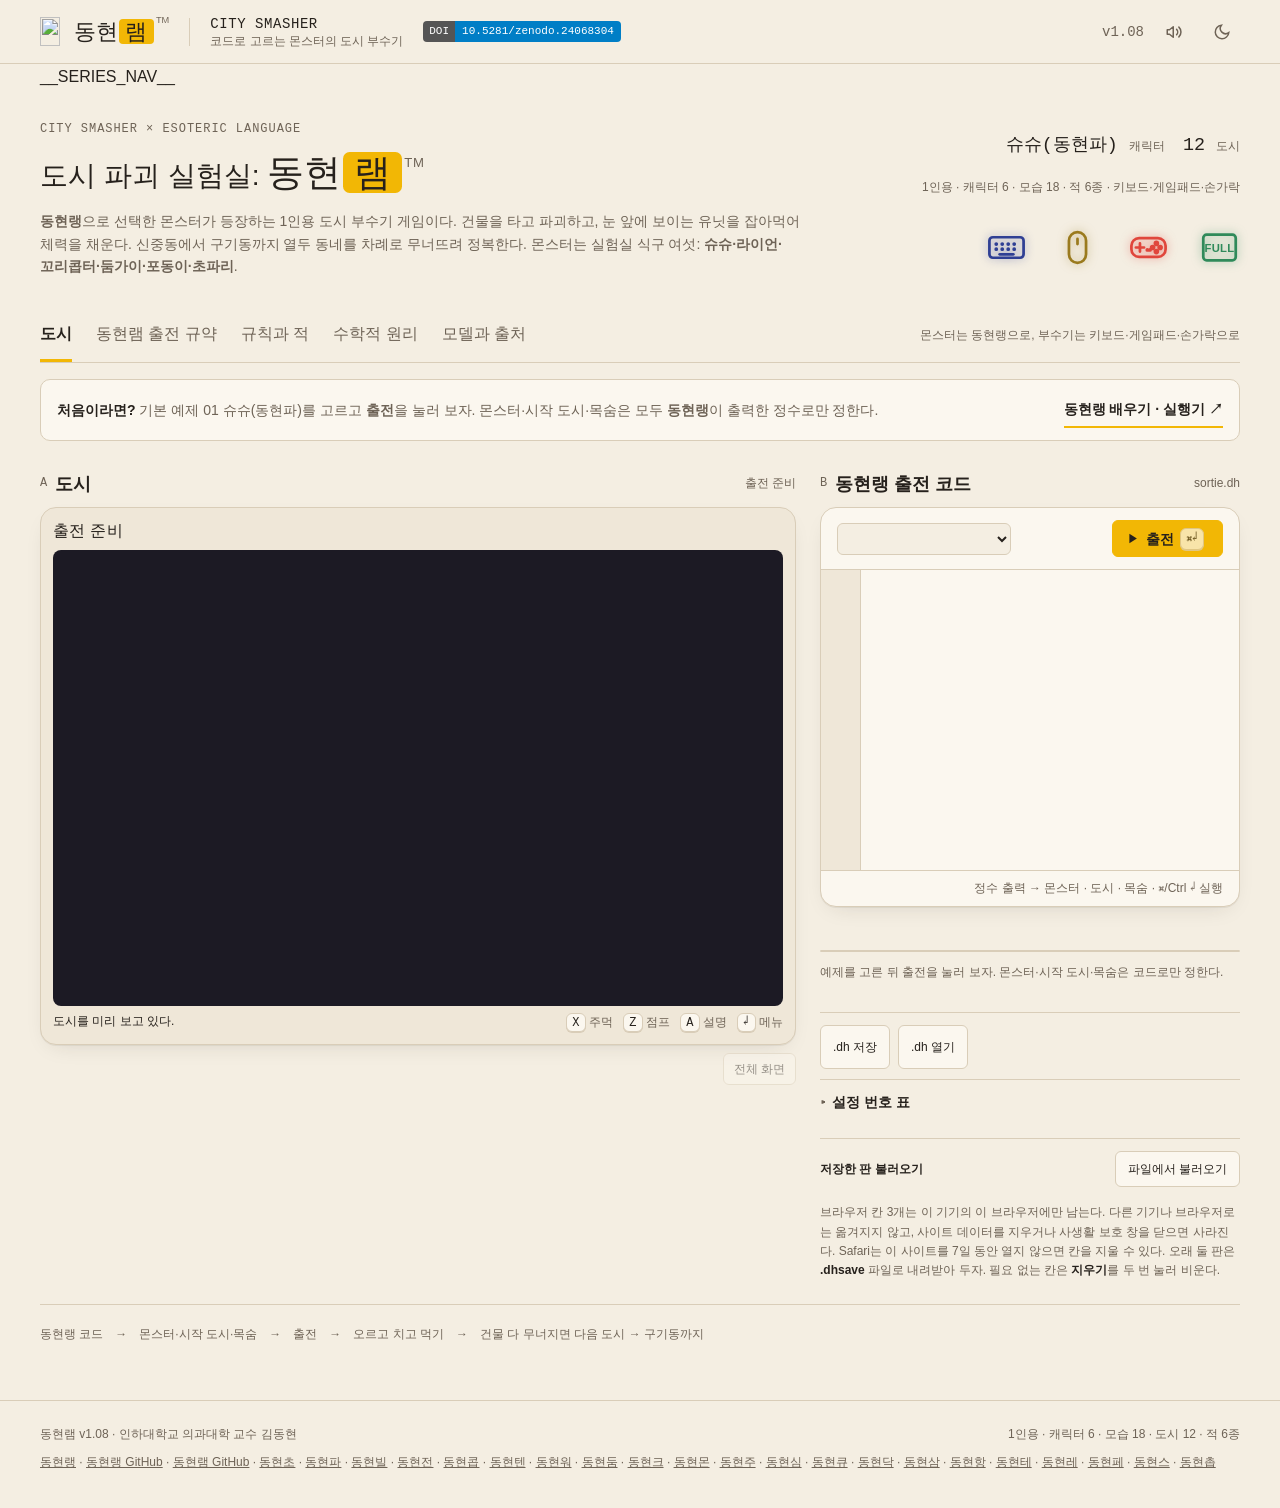
==== commit ca703b76: "시리즈 띠에 동현촙을 더함(스물세 사이트) 23칸은 홀수라 데스크톱은 동현랭이 두 줄 높이, 실험실은 11열×2줄. 휴대폰은 두 열이고 동현랭이 두 칸. 바닥글 링크 끝에 동현촙을" ====
--- a/src/index.html
+++ b/src/index.html
@@ -133,7 +133,7 @@
     <aside class="maker-note"><span class="eyebrow">만든 사람</span><a class="sponsor-btn" href="https://github.com/sponsors/Raspberry-Kim" target="_blank" rel="noopener" aria-label="GitHub Sponsors로 동현랭 후원하기" title="GitHub Sponsors로 후원하기"><svg width="13" height="13" viewBox="0 0 16 16" fill="currentColor" aria-hidden="true"><path d="M7.655 14.916v-.001h-.002l-.006-.003-.018-.01a22.066 22.066 0 0 1-3.744-2.584C2.045 10.731 0 8.35 0 5.5 0 2.836 2.086 1 4.25 1 5.797 1 7.153 1.802 8 3.02 8.847 1.802 10.203 1 11.75 1 13.914 1 16 2.836 16 5.5c0 2.85-2.044 5.231-3.886 6.818a22.094 22.094 0 0 1-3.433 2.414 7.152 7.152 0 0 1-.31.17l-.018.01-.008.004a.75.75 0 0 1-.69 0Z"></path></svg>후원</a><p>인하대학교 의과대학 김동현 교수는 백신학·감염학을 연구한다. 명랑하고 따뜻한 개발을 지향한다.</p></aside>
   </section>
 </main>
-<footer><span>동현램 v1.08 · 인하대학교 의과대학 교수 김동현</span><span>1인용 · 캐릭터 6 · 모습 18 · 도시 12 · 적 6종</span><span><a href="https://raspberry-kim.github.io/donghyun-lang/" target="_blank" rel="noopener">동현랭</a> · <a href="https://github.com/Raspberry-Kim/donghyun-lang" target="_blank" rel="noopener">동현랭 GitHub</a> · <a href="https://github.com/Raspberry-Kim/donghyun-lab13" target="_blank" rel="noopener">동현램 GitHub</a> · <a href="https://raspberry-kim.github.io/donghyun-lab1/" target="_blank" rel="noopener">동현초</a> · <a href="https://raspberry-kim.github.io/donghyun-lab2/" target="_blank" rel="noopener">동현파</a> · <a href="https://raspberry-kim.github.io/donghyun-lab3/" target="_blank" rel="noopener">동현빌</a> · <a href="https://raspberry-kim.github.io/donghyun-lab4/" target="_blank" rel="noopener">동현전</a> · <a href="https://raspberry-kim.github.io/donghyun-lab5/" target="_blank" rel="noopener">동현콥</a> · <a href="https://raspberry-kim.github.io/donghyun-lab6/" target="_blank" rel="noopener">동현텐</a> · <a href="https://raspberry-kim.github.io/donghyun-lab7/" target="_blank" rel="noopener">동현워</a> · <a href="https://raspberry-kim.github.io/donghyun-lab8/" target="_blank" rel="noopener">동현둠</a> · <a href="https://raspberry-kim.github.io/donghyun-lab9/" target="_blank" rel="noopener">동현크</a> · <a href="https://raspberry-kim.github.io/donghyun-lab10/" target="_blank" rel="noopener">동현몬</a> · <a href="https://raspberry-kim.github.io/donghyun-lab11/" target="_blank" rel="noopener">동현주</a> · <a href="https://raspberry-kim.github.io/donghyun-lab12/" target="_blank" rel="noopener">동현심</a> · <a href="https://raspberry-kim.github.io/donghyun-lab14/" target="_blank" rel="noopener">동현큐</a> · <a href="https://raspberry-kim.github.io/donghyun-lab15/" target="_blank" rel="noopener">동현닥</a> · <a href="https://raspberry-kim.github.io/donghyun-lab16/" target="_blank" rel="noopener">동현삼</a> · <a href="https://raspberry-kim.github.io/donghyun-lab17/" target="_blank" rel="noopener">동현항</a> · <a href="https://raspberry-kim.github.io/donghyun-lab18/" target="_blank" rel="noopener">동현테</a> · <a href="https://raspberry-kim.github.io/donghyun-lab19/" target="_blank" rel="noopener">동현레</a> · <a href="https://raspberry-kim.github.io/donghyun-lab20/" target="_blank" rel="noopener">동현페</a> · <a href="https://raspberry-kim.github.io/donghyun-lab21/" target="_blank" rel="noopener">동현스</a></span></footer>
+<footer><span>동현램 v1.08 · 인하대학교 의과대학 교수 김동현</span><span>1인용 · 캐릭터 6 · 모습 18 · 도시 12 · 적 6종</span><span><a href="https://raspberry-kim.github.io/donghyun-lang/" target="_blank" rel="noopener">동현랭</a> · <a href="https://github.com/Raspberry-Kim/donghyun-lang" target="_blank" rel="noopener">동현랭 GitHub</a> · <a href="https://github.com/Raspberry-Kim/donghyun-lab13" target="_blank" rel="noopener">동현램 GitHub</a> · <a href="https://raspberry-kim.github.io/donghyun-lab1/" target="_blank" rel="noopener">동현초</a> · <a href="https://raspberry-kim.github.io/donghyun-lab2/" target="_blank" rel="noopener">동현파</a> · <a href="https://raspberry-kim.github.io/donghyun-lab3/" target="_blank" rel="noopener">동현빌</a> · <a href="https://raspberry-kim.github.io/donghyun-lab4/" target="_blank" rel="noopener">동현전</a> · <a href="https://raspberry-kim.github.io/donghyun-lab5/" target="_blank" rel="noopener">동현콥</a> · <a href="https://raspberry-kim.github.io/donghyun-lab6/" target="_blank" rel="noopener">동현텐</a> · <a href="https://raspberry-kim.github.io/donghyun-lab7/" target="_blank" rel="noopener">동현워</a> · <a href="https://raspberry-kim.github.io/donghyun-lab8/" target="_blank" rel="noopener">동현둠</a> · <a href="https://raspberry-kim.github.io/donghyun-lab9/" target="_blank" rel="noopener">동현크</a> · <a href="https://raspberry-kim.github.io/donghyun-lab10/" target="_blank" rel="noopener">동현몬</a> · <a href="https://raspberry-kim.github.io/donghyun-lab11/" target="_blank" rel="noopener">동현주</a> · <a href="https://raspberry-kim.github.io/donghyun-lab12/" target="_blank" rel="noopener">동현심</a> · <a href="https://raspberry-kim.github.io/donghyun-lab14/" target="_blank" rel="noopener">동현큐</a> · <a href="https://raspberry-kim.github.io/donghyun-lab15/" target="_blank" rel="noopener">동현닥</a> · <a href="https://raspberry-kim.github.io/donghyun-lab16/" target="_blank" rel="noopener">동현삼</a> · <a href="https://raspberry-kim.github.io/donghyun-lab17/" target="_blank" rel="noopener">동현항</a> · <a href="https://raspberry-kim.github.io/donghyun-lab18/" target="_blank" rel="noopener">동현테</a> · <a href="https://raspberry-kim.github.io/donghyun-lab19/" target="_blank" rel="noopener">동현레</a> · <a href="https://raspberry-kim.github.io/donghyun-lab20/" target="_blank" rel="noopener">동현페</a> · <a href="https://raspberry-kim.github.io/donghyun-lab21/" target="_blank" rel="noopener">동현스</a> · <a href="https://raspberry-kim.github.io/donghyun-lab22/" target="_blank" rel="noopener">동현촙</a></span></footer>
 <img hidden id="origin-sheet" src="./origin.png" alt="">
 <img hidden id="wall-sheet" src="./wall.png" alt="">
 <script src="./game.js"></script>
--- a/src/style.css
+++ b/src/style.css
@@ -421,6 +421,21 @@
  .series-strip .series-links:has(.series-item:nth-child(22):last-child){grid-template-columns:repeat(2,minmax(0,1fr));grid-template-rows:none}
 }
 
+/* SERIES-23: 데스크톱은 동현랭 두 줄 높이 + 22실험실 11열×2줄. 모바일은 기존 홀수 규칙. */
+@media(min-width:781px){
+ .series-strip .series-links:has(.series-item:nth-child(23):last-child){grid-template-columns:repeat(12,minmax(0,1fr));grid-template-rows:repeat(2,1fr);grid-auto-flow:row;min-width:0}
+ .series-strip .series-links:has(.series-item:nth-child(23):last-child) .series-item[data-series="lang"]{grid-column:auto;grid-row:span 2;align-items:center;text-align:center}
+ .series-strip .series-links:has(.series-item:nth-child(23):last-child) .series-item[data-series="lang"] .series-name{font-size:19px}
+ .series-strip .series-links:has(.series-item:nth-child(23):last-child) .series-note{white-space:normal}
+}
+@media(min-width:781px) and (max-width:980px){
+ .series-strip .series-links:has(.series-item:nth-child(23):last-child) .series-item[data-series="lang"] .series-name{font-size:16px}
+}
+@media(max-width:780px){
+ .series-strip .series-links:has(.series-item:nth-child(23):last-child){grid-template-columns:repeat(2,minmax(0,1fr));grid-template-rows:none}
+ .series-strip .series-links:has(.series-item:nth-child(23):last-child) .series-item[data-series="lang"]{grid-column:span 2;grid-row:auto}
+}
+
 /* 수학적 원리 */
 .math-grid{display:grid;grid-template-columns:repeat(2,minmax(0,1fr));gap:4px 40px;margin-top:8px}
 .math-grid article{min-width:0;border-top:1px solid var(--line);padding:2px 0 14px}
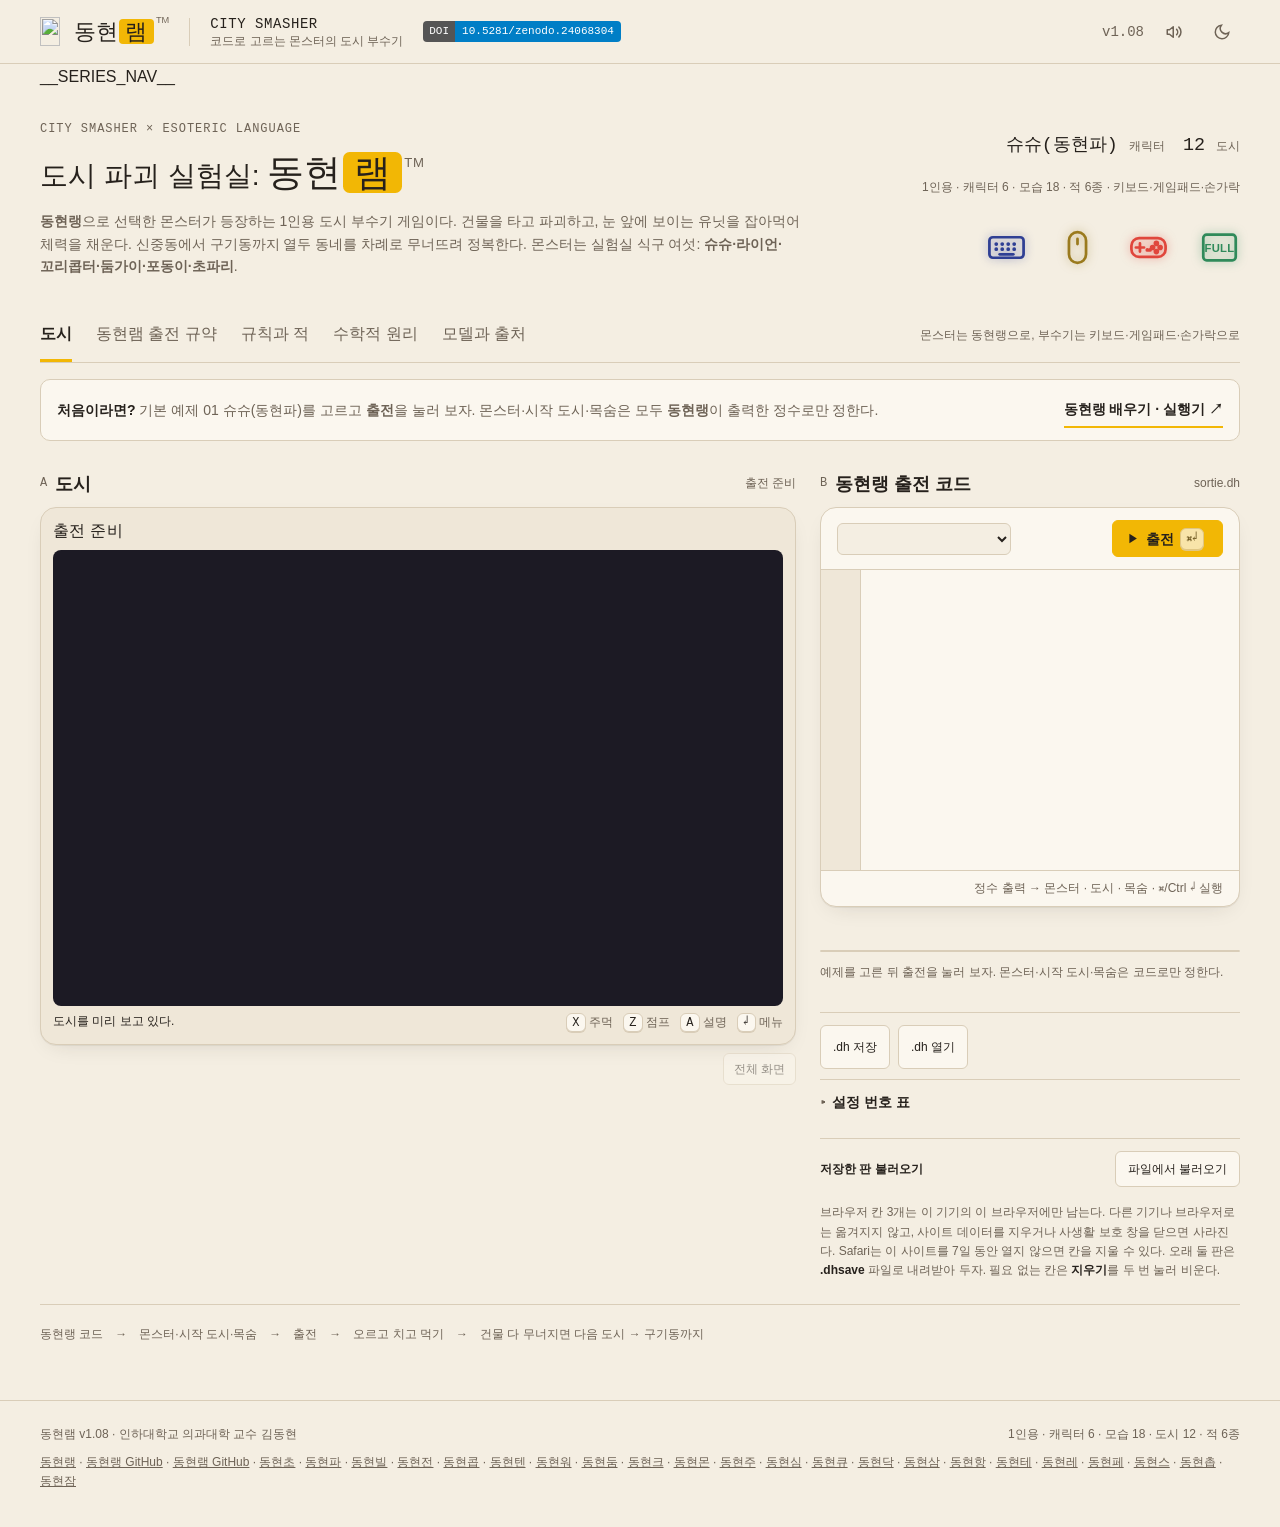
==== commit e0c54677: "시리즈 띠에 동현잠을 더함(스물네 사이트) 24칸은 짝수라 모두 같은 크기. 데스크톱 12열×2줄, 휴대폰 두 열. 바닥글 링크 끝에 동현잠을 더함. 판 번호·기존 태그·게임 규칙" ====
--- a/src/index.html
+++ b/src/index.html
@@ -133,7 +133,7 @@
     <aside class="maker-note"><span class="eyebrow">만든 사람</span><a class="sponsor-btn" href="https://github.com/sponsors/Raspberry-Kim" target="_blank" rel="noopener" aria-label="GitHub Sponsors로 동현랭 후원하기" title="GitHub Sponsors로 후원하기"><svg width="13" height="13" viewBox="0 0 16 16" fill="currentColor" aria-hidden="true"><path d="M7.655 14.916v-.001h-.002l-.006-.003-.018-.01a22.066 22.066 0 0 1-3.744-2.584C2.045 10.731 0 8.35 0 5.5 0 2.836 2.086 1 4.25 1 5.797 1 7.153 1.802 8 3.02 8.847 1.802 10.203 1 11.75 1 13.914 1 16 2.836 16 5.5c0 2.85-2.044 5.231-3.886 6.818a22.094 22.094 0 0 1-3.433 2.414 7.152 7.152 0 0 1-.31.17l-.018.01-.008.004a.75.75 0 0 1-.69 0Z"></path></svg>후원</a><p>인하대학교 의과대학 김동현 교수는 백신학·감염학을 연구한다. 명랑하고 따뜻한 개발을 지향한다.</p></aside>
   </section>
 </main>
-<footer><span>동현램 v1.08 · 인하대학교 의과대학 교수 김동현</span><span>1인용 · 캐릭터 6 · 모습 18 · 도시 12 · 적 6종</span><span><a href="https://raspberry-kim.github.io/donghyun-lang/" target="_blank" rel="noopener">동현랭</a> · <a href="https://github.com/Raspberry-Kim/donghyun-lang" target="_blank" rel="noopener">동현랭 GitHub</a> · <a href="https://github.com/Raspberry-Kim/donghyun-lab13" target="_blank" rel="noopener">동현램 GitHub</a> · <a href="https://raspberry-kim.github.io/donghyun-lab1/" target="_blank" rel="noopener">동현초</a> · <a href="https://raspberry-kim.github.io/donghyun-lab2/" target="_blank" rel="noopener">동현파</a> · <a href="https://raspberry-kim.github.io/donghyun-lab3/" target="_blank" rel="noopener">동현빌</a> · <a href="https://raspberry-kim.github.io/donghyun-lab4/" target="_blank" rel="noopener">동현전</a> · <a href="https://raspberry-kim.github.io/donghyun-lab5/" target="_blank" rel="noopener">동현콥</a> · <a href="https://raspberry-kim.github.io/donghyun-lab6/" target="_blank" rel="noopener">동현텐</a> · <a href="https://raspberry-kim.github.io/donghyun-lab7/" target="_blank" rel="noopener">동현워</a> · <a href="https://raspberry-kim.github.io/donghyun-lab8/" target="_blank" rel="noopener">동현둠</a> · <a href="https://raspberry-kim.github.io/donghyun-lab9/" target="_blank" rel="noopener">동현크</a> · <a href="https://raspberry-kim.github.io/donghyun-lab10/" target="_blank" rel="noopener">동현몬</a> · <a href="https://raspberry-kim.github.io/donghyun-lab11/" target="_blank" rel="noopener">동현주</a> · <a href="https://raspberry-kim.github.io/donghyun-lab12/" target="_blank" rel="noopener">동현심</a> · <a href="https://raspberry-kim.github.io/donghyun-lab14/" target="_blank" rel="noopener">동현큐</a> · <a href="https://raspberry-kim.github.io/donghyun-lab15/" target="_blank" rel="noopener">동현닥</a> · <a href="https://raspberry-kim.github.io/donghyun-lab16/" target="_blank" rel="noopener">동현삼</a> · <a href="https://raspberry-kim.github.io/donghyun-lab17/" target="_blank" rel="noopener">동현항</a> · <a href="https://raspberry-kim.github.io/donghyun-lab18/" target="_blank" rel="noopener">동현테</a> · <a href="https://raspberry-kim.github.io/donghyun-lab19/" target="_blank" rel="noopener">동현레</a> · <a href="https://raspberry-kim.github.io/donghyun-lab20/" target="_blank" rel="noopener">동현페</a> · <a href="https://raspberry-kim.github.io/donghyun-lab21/" target="_blank" rel="noopener">동현스</a> · <a href="https://raspberry-kim.github.io/donghyun-lab22/" target="_blank" rel="noopener">동현촙</a></span></footer>
+<footer><span>동현램 v1.08 · 인하대학교 의과대학 교수 김동현</span><span>1인용 · 캐릭터 6 · 모습 18 · 도시 12 · 적 6종</span><span><a href="https://raspberry-kim.github.io/donghyun-lang/" target="_blank" rel="noopener">동현랭</a> · <a href="https://github.com/Raspberry-Kim/donghyun-lang" target="_blank" rel="noopener">동현랭 GitHub</a> · <a href="https://github.com/Raspberry-Kim/donghyun-lab13" target="_blank" rel="noopener">동현램 GitHub</a> · <a href="https://raspberry-kim.github.io/donghyun-lab1/" target="_blank" rel="noopener">동현초</a> · <a href="https://raspberry-kim.github.io/donghyun-lab2/" target="_blank" rel="noopener">동현파</a> · <a href="https://raspberry-kim.github.io/donghyun-lab3/" target="_blank" rel="noopener">동현빌</a> · <a href="https://raspberry-kim.github.io/donghyun-lab4/" target="_blank" rel="noopener">동현전</a> · <a href="https://raspberry-kim.github.io/donghyun-lab5/" target="_blank" rel="noopener">동현콥</a> · <a href="https://raspberry-kim.github.io/donghyun-lab6/" target="_blank" rel="noopener">동현텐</a> · <a href="https://raspberry-kim.github.io/donghyun-lab7/" target="_blank" rel="noopener">동현워</a> · <a href="https://raspberry-kim.github.io/donghyun-lab8/" target="_blank" rel="noopener">동현둠</a> · <a href="https://raspberry-kim.github.io/donghyun-lab9/" target="_blank" rel="noopener">동현크</a> · <a href="https://raspberry-kim.github.io/donghyun-lab10/" target="_blank" rel="noopener">동현몬</a> · <a href="https://raspberry-kim.github.io/donghyun-lab11/" target="_blank" rel="noopener">동현주</a> · <a href="https://raspberry-kim.github.io/donghyun-lab12/" target="_blank" rel="noopener">동현심</a> · <a href="https://raspberry-kim.github.io/donghyun-lab14/" target="_blank" rel="noopener">동현큐</a> · <a href="https://raspberry-kim.github.io/donghyun-lab15/" target="_blank" rel="noopener">동현닥</a> · <a href="https://raspberry-kim.github.io/donghyun-lab16/" target="_blank" rel="noopener">동현삼</a> · <a href="https://raspberry-kim.github.io/donghyun-lab17/" target="_blank" rel="noopener">동현항</a> · <a href="https://raspberry-kim.github.io/donghyun-lab18/" target="_blank" rel="noopener">동현테</a> · <a href="https://raspberry-kim.github.io/donghyun-lab19/" target="_blank" rel="noopener">동현레</a> · <a href="https://raspberry-kim.github.io/donghyun-lab20/" target="_blank" rel="noopener">동현페</a> · <a href="https://raspberry-kim.github.io/donghyun-lab21/" target="_blank" rel="noopener">동현스</a> · <a href="https://raspberry-kim.github.io/donghyun-lab22/" target="_blank" rel="noopener">동현촙</a> · <a href="https://raspberry-kim.github.io/donghyun-lab23/" target="_blank" rel="noopener">동현잠</a></span></footer>
 <img hidden id="origin-sheet" src="./origin.png" alt="">
 <img hidden id="wall-sheet" src="./wall.png" alt="">
 <script src="./game.js"></script>
--- a/src/style.css
+++ b/src/style.css
@@ -436,6 +436,15 @@
  .series-strip .series-links:has(.series-item:nth-child(23):last-child) .series-item[data-series="lang"]{grid-column:span 2;grid-row:auto}
 }
 
+/* SERIES-24: 24칸(동현랭 + 23실험실)은 짝수라 모두 같은 크기. 데스크톱 12열×2줄, 휴대폰 두 열. */
+@media(min-width:781px){
+ .series-strip .series-links:has(.series-item:nth-child(24):last-child){grid-template-columns:repeat(12,minmax(0,1fr));grid-template-rows:repeat(2,1fr);grid-auto-flow:row;min-width:0}
+ .series-strip .series-links:has(.series-item:nth-child(24):last-child) .series-note{white-space:normal}
+}
+@media(max-width:780px){
+ .series-strip .series-links:has(.series-item:nth-child(24):last-child){grid-template-columns:repeat(2,minmax(0,1fr));grid-template-rows:none}
+}
+
 /* 수학적 원리 */
 .math-grid{display:grid;grid-template-columns:repeat(2,minmax(0,1fr));gap:4px 40px;margin-top:8px}
 .math-grid article{min-width:0;border-top:1px solid var(--line);padding:2px 0 14px}
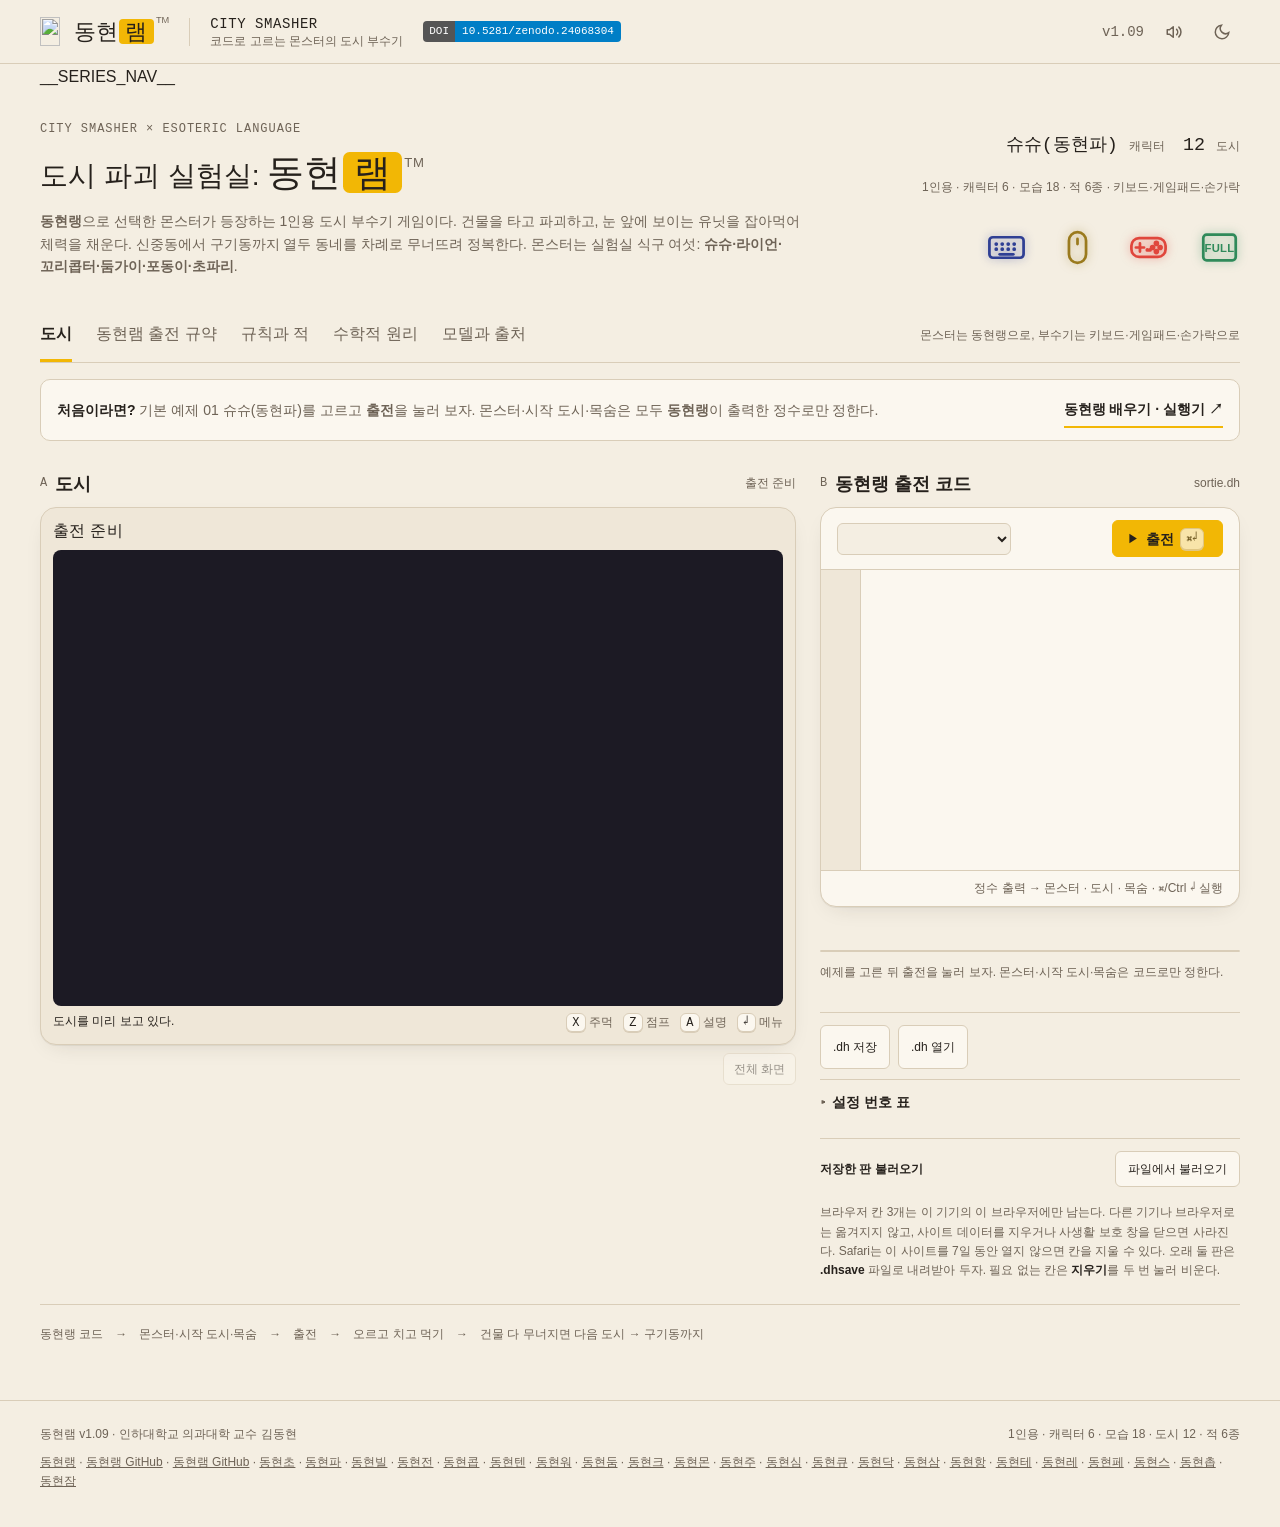
==== commit 3ec6ad96: "v1.09: 휴대폰 Safari·Firefox의 글 넘침 고침 Co-authored-by: Perplexity <noreply@perplexity.ai>" ====
--- a/src/index.html
+++ b/src/index.html
@@ -12,7 +12,7 @@
 <body>
 <header class="header">
   <a class="brand" href="#" aria-label="동현램 첫 화면으로"><span class="brand-main"><img class="brand-icon" src="__BRAND_ICON__" alt="" width="96" height="96">동현<span>램</span><sup>TM</sup></span><i class="brand-divider"></i><span class="brand-sub">CITY SMASHER<small>코드로 고르는 몬스터의 도시 부수기</small></span></a><a class="doi-badge" href="https://doi.org/10.5281/zenodo.24068304" target="_blank" rel="noopener" aria-label="동현램 Zenodo DOI 10.5281/zenodo.24068304" title="Zenodo DOI (모든 버전)"><b>DOI</b><span>10.5281/zenodo.24068304</span></a>
-  <div class="edition">v1.08<button id="sound" class="icon-btn" aria-label="효과음 켜기·끄기" title="효과음 (M)" aria-pressed="true"><svg width="18" height="18" viewBox="0 0 24 24" fill="none" stroke="currentColor" stroke-width="2" stroke-linecap="round" stroke-linejoin="round" aria-hidden="true" focusable="false"><path d="M11 5 6 9H3v6h3l5 4z"/><path class="snd-on" d="M15.5 8.5a5 5 0 0 1 0 7M18.5 5.5a9 9 0 0 1 0 13"/><path class="snd-off" d="m16 9 6 6m0-6-6 6"/></svg></button><button id="theme" class="icon-btn" aria-label="밝은 화면과 어두운 화면 전환" title="화면 전환" aria-pressed="false"><svg width="18" height="18" viewBox="0 0 24 24" fill="none" stroke="currentColor" stroke-width="2" stroke-linecap="round" aria-hidden="true" focusable="false"><path d="M21 12.8A9 9 0 1 1 11.2 3a7 7 0 0 0 9.8 9.8z"/></svg></button></div>
+  <div class="edition">v1.09<button id="sound" class="icon-btn" aria-label="효과음 켜기·끄기" title="효과음 (M)" aria-pressed="true"><svg width="18" height="18" viewBox="0 0 24 24" fill="none" stroke="currentColor" stroke-width="2" stroke-linecap="round" stroke-linejoin="round" aria-hidden="true" focusable="false"><path d="M11 5 6 9H3v6h3l5 4z"/><path class="snd-on" d="M15.5 8.5a5 5 0 0 1 0 7M18.5 5.5a9 9 0 0 1 0 13"/><path class="snd-off" d="m16 9 6 6m0-6-6 6"/></svg></button><button id="theme" class="icon-btn" aria-label="밝은 화면과 어두운 화면 전환" title="화면 전환" aria-pressed="false"><svg width="18" height="18" viewBox="0 0 24 24" fill="none" stroke="currentColor" stroke-width="2" stroke-linecap="round" aria-hidden="true" focusable="false"><path d="M21 12.8A9 9 0 1 1 11.2 3a7 7 0 0 0 9.8 9.8z"/></svg></button></div>
 </header>
 <main>
 __SERIES_NAV__
@@ -71,7 +71,7 @@
   </section>
 
   <section id="tab-protocol" class="tab-panel document" hidden>
-    <div class="doc-heading"><div class="eyebrow">SORTIE I/O · v1.08</div><h2>몬스터는 동현랭으로, 부수기는 키보드·게임패드·손가락으로.</h2><p>동현랭 프로그램이 출력한 정수를 차례로 읽는다. <b>첫 정수가 몬스터 번호</b>이고 이것만 있으면 바로 나선다. 둘째 정수는 시작 도시, 셋째 정수는 목숨이며 둘 다 생략할 수 있다. 출전한 뒤에는 동현랭을 쓰지 않는다.</p></div>
+    <div class="doc-heading"><div class="eyebrow">SORTIE I/O · v1.09</div><h2>몬스터는 동현랭으로, 부수기는 키보드·게임패드·손가락으로.</h2><p>동현랭 프로그램이 출력한 정수를 차례로 읽는다. <b>첫 정수가 몬스터 번호</b>이고 이것만 있으면 바로 나선다. 둘째 정수는 시작 도시, 셋째 정수는 목숨이며 둘 다 생략할 수 있다. 출전한 뒤에는 동현랭을 쓰지 않는다.</p></div>
     <div class="table-wrap"><table><thead><tr><th>차례</th><th>뜻</th><th>값</th><th>기본값</th></tr></thead><tbody>
       <tr><td>첫째</td><td>캐릭터 모습</td><td>1·2 슈슈, 3·4 라이언, 5·6 꼬리콥터, 7·8 둠가이, 9·10 포동이, 11·12 초파리. 1~12에서 홀수는 출신판, 짝수는 몬스터판이다. 13 슈슈, 14 라이언, 15 꼬리콥터, 16 둠가이, 17 포동이, 18 초파리는 v0.28 초기판이다.</td><td>—</td></tr>
       <tr><td>둘째</td><td>시작 도시</td><td>1 신중동 · 2 상동 · 3 한남동 · 4 서초동 · 5 삼청동 · 6 목동 · 7 연건동 · 8 불광동 · 9 반포동 · 10 학동 · 11 평창동 · 12 구기동. 뒤로 갈수록 건물이 높고 군인·헬기·전차가 많다</td><td>1</td></tr>
@@ -122,7 +122,7 @@
     <div class="table-wrap"><table id="city-table"></table></div>
   </section>
 
-  <!-- 수학적 원리 --><section id="tab-math" class="tab-panel document" hidden><div class="doc-heading"><div class="eyebrow">MATHEMATICAL PRINCIPLES · v1.08</div><h2>수학적 원리.<br>숫자로 읽는 도시 부수기.</h2><p>동현램은 320×200 px 화면을 1/60초마다 한 번씩 갱신한다. 건물은 칸의 격자이고, 몬스터는 프레임마다 속도에 중력을 더하는 이산 운동을 한다. 아래 식은 지금 엔진 코드(<code>src/engine.js</code>)에 들어 있는 그대로다.</p></div><div class="math-grid"><article><h3><span class="math-num">1</span>건물은 칸의 격자</h3><p>건물은 동네마다 정해진 순서대로 1·2·3열짜리가 섞여 있다. 칸 하나가 20×16 px이라 폭은 20·40·60 px, 한 층은 16 px다. 건물 사이에는 24 px 골목이 있다. 땅은 <math><mrow><mi>y</mi><mo>=</mo></mrow><mrow><mn>176</mn></mrow></math>에 있다.</p><div class="eq"><span class="eq-run"><math display="block"><mrow><mtext>열 </mtext><mi>c</mi></mrow></math><math display="block"><mrow><mo form="infix">=</mo><mrow><mo form="prefix" stretchy="false">⌊</mo><mfrac><mrow><mi>x</mi><mo>−</mo><msub><mi>x</mi><mi>b</mi></msub></mrow><mn>20</mn></mfrac><mo form="postfix" stretchy="false">⌋</mo></mrow><mo separator="true">,</mo></mrow></math></span><span class="eq-run"><math display="block"><mrow><mtext>층 </mtext><mi>r</mi></mrow></math><math display="block"><mrow><mo form="infix">=</mo><mrow><mo form="prefix" stretchy="false">⌊</mo><mfrac><mrow><mn>176</mn><mo>−</mo><mi>y</mi></mrow><mn>16</mn></mfrac><mo form="postfix" stretchy="false">⌋</mo></mrow></mrow></math></span></div><p>칸의 체력이 0이 되면 구멍이 난다. 구멍 수가 전체 칸의 절반 이상이면 건물이 무너진다. 층수가 <math><mi>F</mi></math>, 열 수가 <math><mi>C</mi></math>일 때 필요한 구멍 수는 아래와 같다. 2열 건물은 층수만큼 구멍을 내면 무너진다.</p><div class="eq big"><span class="eq-run"><math display="block"><mi>h</mi></math><math display="block"><mrow><mo form="infix">≥</mo><mtext> </mtext><mrow><mo form="prefix" stretchy="false">⌈</mo><mstyle displaystyle="false" scriptlevel="0"><mfrac><mn>1</mn><mn>2</mn></mfrac></mstyle><mspace width="0.1667em"></mspace><mi>F</mi><mo>⋅</mo><mi>C</mi><mo form="postfix" stretchy="false">⌉</mo></mrow></mrow></math><math display="block"><mrow><mo form="infix">=</mo><mrow><mo fence="true" form="prefix">{</mo><mtable><mtr><mtd class="tml-left" style="padding-left:0em;padding-right:0em;"><mrow><mo form="prefix" stretchy="false">⌈</mo><mi>F</mi><mi>/</mi><mn>2</mn><mo form="postfix" stretchy="false">⌉</mo></mrow></mtd><mtd class="tml-left" style="padding-left:1em;padding-right:0em;"><mrow><mi>C</mi><mo>=</mo><mn>1</mn></mrow></mtd></mtr><mtr><mtd class="tml-left" style="padding-left:0em;padding-right:0em;"><mi>F</mi></mtd><mtd class="tml-left" style="padding-left:1em;padding-right:0em;"><mrow><mi>C</mi><mo>=</mo><mn>2</mn></mrow></mtd></mtr><mtr><mtd class="tml-left" style="padding-left:0em;padding-right:0em;"><mrow><mo form="prefix" stretchy="false">⌈</mo><mn>3</mn><mi>F</mi><mi>/</mi><mn>2</mn><mo form="postfix" stretchy="false">⌉</mo></mrow></mtd><mtd class="tml-left" style="padding-left:1em;padding-right:0em;"><mrow><mi>C</mi><mo>=</mo><mn>3</mn></mrow></mtd></mtr></mtable><mo fence="true" form="postfix"></mo></mrow></mrow></math></span></div></article><article><h3><span class="math-num">2</span>프레임마다 더하는 중력</h3><p>공중에서는 먼저 속도에 중력 <math><mi>g</mi></math>를 더하고, 그다음 새 속도로 위치를 옮긴다(반암시적 오일러). 떨어지는 속도는 4.5 px/프레임에서 멈춘다.</p><div class="eq"><span class="eq-run"><math display="block"><msub><mi>v</mi><mrow><mi>n</mi><mo>+</mo><mn>1</mn></mrow></msub></math><math display="block"><mrow><mo form="infix">=</mo><mrow><mi>min</mi><mo>⁡</mo></mrow><mo form="prefix" stretchy="false">(</mo><msub><mi>v</mi><mi>n</mi></msub><mo>+</mo><mi>g</mi><mo separator="true">,</mo><mtext> </mtext><mn>4.5</mn><mo form="postfix" stretchy="false">)</mo><mo separator="true">,</mo></mrow></math></span><span class="eq-run"><math display="block"><msub><mi>y</mi><mrow><mi>n</mi><mo>+</mo><mn>1</mn></mrow></msub></math><math display="block"><mrow><mo form="infix">=</mo><msub><mi>y</mi><mi>n</mi></msub></mrow></math><math display="block"><mrow><mo form="infix">+</mo><msub><mi>v</mi><mrow><mi>n</mi><mo>+</mo><mn>1</mn></mrow></msub><mo separator="true">,</mo></mrow></math></span><span class="eq-run"><math display="block"><mi>g</mi></math><math display="block"><mrow><mo form="infix">=</mo><mfrac><mn>0.22</mn><mi>h</mi></mfrac></mrow></math></span></div><p><math><mi>h</mi></math>는 몬스터마다 다른 ‘매달림’ 값이다. 대부분 1이고, 꼬리로 나는 꼬리콥터는 3, 날개가 있는 초파리는 6이라 중력이 1/3, 1/6로 줄어든다.</p></article><article><h3><span class="math-num">3</span>이산 점프의 높이</h3><p>점프 초속은 <math><mrow><msub><mi>v</mi><mn>0</mn></msub><mo>=</mo></mrow><mrow><mn>4.2</mn></mrow></math> px/프레임(무너지는 지붕에서 뛰면 3.2)이다. 연속 운동이라면 최고 높이는 <math><mrow><msubsup><mi>v</mi><mn>0</mn><mn class="tml-sml-pad">2</mn></msubsup><mi>/</mi><mn>2</mn><mi>g</mi></mrow></math>지만, 프레임마다 나눠 계산하면 그보다 약 <math><mrow><msub><mi>v</mi><mn>0</mn></msub><mi>/</mi><mn>2</mn></mrow></math>만큼 낮다.</p><div class="eq big"><span class="eq-run"><math display="block"><msubsup><mi>y</mi><mrow><mi>max</mi><mo>⁡</mo></mrow><mtext class="tml-sml-pad">연속</mtext></msubsup></math><math display="block"><mrow><mo form="infix">=</mo><mfrac><msubsup><mi>v</mi><mn>0</mn><mn class="tml-sml-pad">2</mn></msubsup><mrow><mn>2</mn><mi>g</mi></mrow></mfrac></mrow></math><math display="block"><mrow><mo form="infix">≈</mo><mn>40.1</mn><mtext> </mtext><mtext>px</mtext><mo separator="true">,</mo></mrow></math></span><span class="eq-run"><math display="block"><msubsup><mi>y</mi><mrow><mi>max</mi><mo>⁡</mo></mrow><mtext class="tml-sml-pad">이산</mtext></msubsup></math><math display="block"><mrow><mo form="infix">≈</mo><mfrac><msubsup><mi>v</mi><mn>0</mn><mn class="tml-sml-pad">2</mn></msubsup><mrow><mn>2</mn><mi>g</mi></mrow></mfrac></mrow></math><math display="block"><mrow><mo form="infix">−</mo><mfrac><msub><mi>v</mi><mn>0</mn></msub><mn>2</mn></mfrac></mrow></math><math display="block"><mrow><mo form="infix">≈</mo><mn>38.0</mn><mtext> </mtext><mtext>px</mtext></mrow></math></span></div><div class="math-table-wrap"><table class="math-table"><thead><tr><th>몬스터</th><th><math><mi>g</mi></math></th><th>최고 높이</th><th>공중 시간</th></tr></thead><tbody><tr><td>보통(<math><mrow><mi>h</mi><mo>=</mo></mrow><mrow><mn>1</mn></mrow></math>)</td><td>0.22</td><td>38 px(약 2.4층)</td><td>38프레임</td></tr><tr><td>꼬리콥터(<math><mrow><mi>h</mi><mo>=</mo></mrow><mrow><mn>3</mn></mrow></math>)</td><td>0.073</td><td>118 px(약 7.4층)</td><td>114프레임</td></tr><tr><td>초파리(<math><mrow><mi>h</mi><mo>=</mo></mrow><mrow><mn>6</mn></mrow></math>, <math><mrow><msub><mi>v</mi><mn>0</mn></msub><mo>=</mo></mrow><mrow><mn>2.6</mn></mrow></math>)</td><td>0.037</td><td>93 px(약 5.8층)</td><td>143프레임</td></tr></tbody></table></div><p>공중 시간은 <math><mrow><mn>2</mn><msub><mi>v</mi><mn>0</mn></msub><mi>/</mi><mi>g</mi></mrow></math>와 거의 같다. 중력을 1/3로 줄이면 높이와 시간이 모두 세 배가 된다. 초파리는 가벼워서 뛰는 첫 프레임에 초속이 2.6으로 줄어든다. 대신 공중에서 Z를 다시 누르면 날개를 쳐 위로 가는 속도를 1.6 더하므로(2.6까지) 표의 값보다 높이 오를 수 있다.</p></article><article><h3><span class="math-num">4</span>맞을 때와 기운</h3><p>몬스터가 받는 피해는 방어 배수 <math><mi>δ</mi></math>로 나눈 뒤 반올림하고, 적어도 1이다. 둠가이(<math><mrow><mi>δ</mi><mo>=</mo></mrow><mrow><mn>1.4</mn></mrow></math>)는 덜 깎이고 슈슈(<math><mrow><mi>δ</mi><mo>=</mo></mrow><mrow><mn>0.7</mn></mrow></math>)는 더 깎인다.</p><div class="eq"><span class="eq-run"><math display="block"><mrow><mpadded lspace="0"><mi mathvariant="normal">Δ</mi></mpadded><mi>s</mi></mrow></math><math display="block"><mrow><mo form="infix">=</mo><mrow><mi>max</mi><mo>⁡</mo><mspace width="0.1667em"></mspace></mrow><mrow style="margin-left:-0.1667em;"></mrow><mrow><mo fence="true" form="prefix">(</mo><mn>1</mn><mo separator="true">,</mo><mtext> </mtext><mi>round</mi><mo>⁡</mo><mspace width="0.1667em"></mspace><mfrac><mi>d</mi><mi>δ</mi></mfrac><mo fence="true" form="postfix">)</mo></mrow></mrow></math></span></div><p>기운은 최대 100이고 가만히 있어도 240프레임(4초)마다 1씩 준다. 아무것도 먹지 않으면 <math><mrow><mn>100</mn><mo>×</mo></mrow><mrow><mn>4</mn><mo>=</mo></mrow><mrow><mn>400</mn></mrow></math>초, 약 6분 40초를 버틴다.</p></article><article><h3><span class="math-num">5</span>총알과 헬리콥터</h3><p>군인과 탱크는 몬스터를 향한 단위 벡터에 속력 <math><mi>v</mi></math>를 곱해 쏜다. 그래서 어느 방향으로 쏘든 총알 빠르기가 같다.</p><div class="eq"><span class="eq-run"><math display="block"><mover><mi>u</mi><mo stretchy="false" class="tml-vec chr-sml wbk-sml-vec">→</mo></mover></math><math display="block"><mrow><mo form="infix">=</mo><mfrac><mrow><mo form="prefix" stretchy="false" lspace="0em" rspace="0em">(</mo><msub><mi>x</mi><mi>t</mi></msub><mo>−</mo><mi>x</mi><mo separator="true">,</mo><mtext> </mtext><msub><mi>y</mi><mi>t</mi></msub><mo>−</mo><mi>y</mi><mo form="postfix" stretchy="false" lspace="0em" rspace="0em">)</mo></mrow><msqrt><mrow><mo form="prefix" stretchy="false" lspace="0em" rspace="0em">(</mo><msub><mi>x</mi><mi>t</mi></msub><mo>−</mo><mi>x</mi><msup><mo form="postfix" stretchy="false">)</mo><mn>2</mn></msup><mo>+</mo><mo form="prefix" stretchy="false">(</mo><msub><mi>y</mi><mi>t</mi></msub><mo>−</mo><mi>y</mi><msup><mo form="postfix" stretchy="false">)</mo><mn>2</mn></msup></mrow></msqrt></mfrac><mo separator="true">,</mo></mrow></math></span><span class="eq-run"><math display="block"><mover><mi>v</mi><mo stretchy="false" class="tml-vec chr-sml wbk-sml-vec">→</mo></mover></math><math display="block"><mrow><mo form="infix">=</mo><mi>v</mi><mspace width="0.1667em"></mspace><mover><mi>u</mi><mo stretchy="false" class="tml-vec chr-sml wbk-sml-vec">→</mo></mover></mrow></math></span></div><p>헬리콥터는 목표 속도 <math><mi>w</mi></math>를 향해 매 프레임 차이의 6%씩 다가간다. 1차 지연(지수 평활)이라 바로 따라붙지 않고 부드럽게 쫓아온다.</p><div class="eq"><span class="eq-run"><math display="block"><msub><mi>v</mi><mrow><mi>n</mi><mo>+</mo><mn>1</mn></mrow></msub></math><math display="block"><mrow><mo form="infix">=</mo><msub><mi>v</mi><mi>n</mi></msub></mrow></math><math display="block"><mrow><mo form="infix">+</mo><mn>0.06</mn><mspace width="0.1667em"></mspace><mo form="prefix" stretchy="false">(</mo><mi>w</mi><mo>−</mo><msub><mi>v</mi><mi>n</mi></msub><mo form="postfix" stretchy="false">)</mo></mrow></math><math display="block"><mrow><mo stretchy="false">⇒</mo><mtext> </mtext><mi>w</mi></mrow></math><math display="block"><mrow><mo form="infix">−</mo><msub><mi>v</mi><mi>n</mi></msub></mrow></math><math display="block"><mrow><mo form="infix">=</mo><mo form="prefix" stretchy="false">(</mo><mi>w</mi><mo>−</mo><msub><mi>v</mi><mn>0</mn></msub><mo form="postfix" stretchy="false">)</mo><mspace width="0.1667em"></mspace><msup><mn>0.94</mn><mrow><mspace width="0.1667em"></mspace><mi>n</mi></mrow></msup></mrow></math></span></div><p>차이가 절반이 되는 데 약 11프레임, <math><mrow><mn>1</mn><mi>/</mi><mi>e</mi></mrow></math>이 되는 데 약 16프레임이 걸린다.</p></article><article><h3><span class="math-num">6</span>점수와 우연</h3><div class="math-table-wrap"><table class="math-table"><thead><tr><th>행동</th><th>점수</th></tr></thead><tbody><tr><td>주먹 한 번</td><td>10</td></tr><tr><td>구멍</td><td>25</td></tr><tr><td>사람 먹기</td><td>300</td></tr><tr><td>건물 무너뜨리기</td><td>1000</td></tr><tr><td>도시 마치기</td><td>2000</td></tr></tbody></table></div><p>구멍이 날 때 확률 0.4로 창에 사람이 나타난다. 몬스터판·초기판은 사람을 먹으면 확률 6%로 담배를 피운다. 구멍 10개에 사람 4명쯤이고, 사람 17명쯤 먹으면 한 번(<math><mrow><mn>1</mn><mi>/</mi><mn>0.06</mn><mo>≈</mo></mrow><mrow><mn>16.7</mn></mrow></math>) 담배가 나온다.</p></article></div><p class="math-foot">모든 수치는 동현램에서 정한 값이다. 원작 실행 파일은 동작을 관찰하는 데만 썼고, 내부 수치를 옮기지 않았다.</p></section><!-- /수학적 원리 -->
+  <!-- 수학적 원리 --><section id="tab-math" class="tab-panel document" hidden><div class="doc-heading"><div class="eyebrow">MATHEMATICAL PRINCIPLES · v1.09</div><h2>수학적 원리.<br>숫자로 읽는 도시 부수기.</h2><p>동현램은 320×200 px 화면을 1/60초마다 한 번씩 갱신한다. 건물은 칸의 격자이고, 몬스터는 프레임마다 속도에 중력을 더하는 이산 운동을 한다. 아래 식은 지금 엔진 코드(<code>src/engine.js</code>)에 들어 있는 그대로다.</p></div><div class="math-grid"><article><h3><span class="math-num">1</span>건물은 칸의 격자</h3><p>건물은 동네마다 정해진 순서대로 1·2·3열짜리가 섞여 있다. 칸 하나가 20×16 px이라 폭은 20·40·60 px, 한 층은 16 px다. 건물 사이에는 24 px 골목이 있다. 땅은 <math><mrow><mi>y</mi><mo>=</mo></mrow><mrow><mn>176</mn></mrow></math>에 있다.</p><div class="eq"><span class="eq-run"><math display="block"><mrow><mtext>열 </mtext><mi>c</mi></mrow></math><math display="block"><mrow><mo form="infix">=</mo><mrow><mo form="prefix" stretchy="false">⌊</mo><mfrac><mrow><mi>x</mi><mo>−</mo><msub><mi>x</mi><mi>b</mi></msub></mrow><mn>20</mn></mfrac><mo form="postfix" stretchy="false">⌋</mo></mrow><mo separator="true">,</mo></mrow></math></span><span class="eq-run"><math display="block"><mrow><mtext>층 </mtext><mi>r</mi></mrow></math><math display="block"><mrow><mo form="infix">=</mo><mrow><mo form="prefix" stretchy="false">⌊</mo><mfrac><mrow><mn>176</mn><mo>−</mo><mi>y</mi></mrow><mn>16</mn></mfrac><mo form="postfix" stretchy="false">⌋</mo></mrow></mrow></math></span></div><p>칸의 체력이 0이 되면 구멍이 난다. 구멍 수가 전체 칸의 절반 이상이면 건물이 무너진다. 층수가 <math><mi>F</mi></math>, 열 수가 <math><mi>C</mi></math>일 때 필요한 구멍 수는 아래와 같다. 2열 건물은 층수만큼 구멍을 내면 무너진다.</p><div class="eq big"><span class="eq-run"><math display="block"><mi>h</mi></math><math display="block"><mrow><mo form="infix">≥</mo><mtext> </mtext><mrow><mo form="prefix" stretchy="false">⌈</mo><mstyle displaystyle="false" scriptlevel="0"><mfrac><mn>1</mn><mn>2</mn></mfrac></mstyle><mspace width="0.1667em"></mspace><mi>F</mi><mo>⋅</mo><mi>C</mi><mo form="postfix" stretchy="false">⌉</mo></mrow></mrow></math><math display="block"><mrow><mo form="infix">=</mo><mrow><mo fence="true" form="prefix">{</mo><mtable><mtr><mtd class="tml-left" style="padding-left:0em;padding-right:0em;"><mrow><mo form="prefix" stretchy="false">⌈</mo><mi>F</mi><mi>/</mi><mn>2</mn><mo form="postfix" stretchy="false">⌉</mo></mrow></mtd><mtd class="tml-left" style="padding-left:1em;padding-right:0em;"><mrow><mi>C</mi><mo>=</mo><mn>1</mn></mrow></mtd></mtr><mtr><mtd class="tml-left" style="padding-left:0em;padding-right:0em;"><mi>F</mi></mtd><mtd class="tml-left" style="padding-left:1em;padding-right:0em;"><mrow><mi>C</mi><mo>=</mo><mn>2</mn></mrow></mtd></mtr><mtr><mtd class="tml-left" style="padding-left:0em;padding-right:0em;"><mrow><mo form="prefix" stretchy="false">⌈</mo><mn>3</mn><mi>F</mi><mi>/</mi><mn>2</mn><mo form="postfix" stretchy="false">⌉</mo></mrow></mtd><mtd class="tml-left" style="padding-left:1em;padding-right:0em;"><mrow><mi>C</mi><mo>=</mo><mn>3</mn></mrow></mtd></mtr></mtable><mo fence="true" form="postfix"></mo></mrow></mrow></math></span></div></article><article><h3><span class="math-num">2</span>프레임마다 더하는 중력</h3><p>공중에서는 먼저 속도에 중력 <math><mi>g</mi></math>를 더하고, 그다음 새 속도로 위치를 옮긴다(반암시적 오일러). 떨어지는 속도는 4.5 px/프레임에서 멈춘다.</p><div class="eq"><span class="eq-run"><math display="block"><msub><mi>v</mi><mrow><mi>n</mi><mo>+</mo><mn>1</mn></mrow></msub></math><math display="block"><mrow><mo form="infix">=</mo><mrow><mi>min</mi><mo>⁡</mo></mrow><mo form="prefix" stretchy="false">(</mo><msub><mi>v</mi><mi>n</mi></msub><mo>+</mo><mi>g</mi><mo separator="true">,</mo><mtext> </mtext><mn>4.5</mn><mo form="postfix" stretchy="false">)</mo><mo separator="true">,</mo></mrow></math></span><span class="eq-run"><math display="block"><msub><mi>y</mi><mrow><mi>n</mi><mo>+</mo><mn>1</mn></mrow></msub></math><math display="block"><mrow><mo form="infix">=</mo><msub><mi>y</mi><mi>n</mi></msub></mrow></math><math display="block"><mrow><mo form="infix">+</mo><msub><mi>v</mi><mrow><mi>n</mi><mo>+</mo><mn>1</mn></mrow></msub><mo separator="true">,</mo></mrow></math></span><span class="eq-run"><math display="block"><mi>g</mi></math><math display="block"><mrow><mo form="infix">=</mo><mfrac><mn>0.22</mn><mi>h</mi></mfrac></mrow></math></span></div><p><math><mi>h</mi></math>는 몬스터마다 다른 ‘매달림’ 값이다. 대부분 1이고, 꼬리로 나는 꼬리콥터는 3, 날개가 있는 초파리는 6이라 중력이 1/3, 1/6로 줄어든다.</p></article><article><h3><span class="math-num">3</span>이산 점프의 높이</h3><p>점프 초속은 <math><mrow><msub><mi>v</mi><mn>0</mn></msub><mo>=</mo></mrow><mrow><mn>4.2</mn></mrow></math> px/프레임(무너지는 지붕에서 뛰면 3.2)이다. 연속 운동이라면 최고 높이는 <math><mrow><msubsup><mi>v</mi><mn>0</mn><mn class="tml-sml-pad">2</mn></msubsup><mi>/</mi><mn>2</mn><mi>g</mi></mrow></math>지만, 프레임마다 나눠 계산하면 그보다 약 <math><mrow><msub><mi>v</mi><mn>0</mn></msub><mi>/</mi><mn>2</mn></mrow></math>만큼 낮다.</p><div class="eq big"><span class="eq-run"><math display="block"><msubsup><mi>y</mi><mrow><mi>max</mi><mo>⁡</mo></mrow><mtext class="tml-sml-pad">연속</mtext></msubsup></math><math display="block"><mrow><mo form="infix">=</mo><mfrac><msubsup><mi>v</mi><mn>0</mn><mn class="tml-sml-pad">2</mn></msubsup><mrow><mn>2</mn><mi>g</mi></mrow></mfrac></mrow></math><math display="block"><mrow><mo form="infix">≈</mo><mn>40.1</mn><mtext> </mtext><mtext>px</mtext><mo separator="true">,</mo></mrow></math></span><span class="eq-run"><math display="block"><msubsup><mi>y</mi><mrow><mi>max</mi><mo>⁡</mo></mrow><mtext class="tml-sml-pad">이산</mtext></msubsup></math><math display="block"><mrow><mo form="infix">≈</mo><mfrac><msubsup><mi>v</mi><mn>0</mn><mn class="tml-sml-pad">2</mn></msubsup><mrow><mn>2</mn><mi>g</mi></mrow></mfrac></mrow></math><math display="block"><mrow><mo form="infix">−</mo><mfrac><msub><mi>v</mi><mn>0</mn></msub><mn>2</mn></mfrac></mrow></math><math display="block"><mrow><mo form="infix">≈</mo><mn>38.0</mn><mtext> </mtext><mtext>px</mtext></mrow></math></span></div><div class="math-table-wrap"><table class="math-table"><thead><tr><th>몬스터</th><th><math><mi>g</mi></math></th><th>최고 높이</th><th>공중 시간</th></tr></thead><tbody><tr><td>보통(<math><mrow><mi>h</mi><mo>=</mo></mrow><mrow><mn>1</mn></mrow></math>)</td><td>0.22</td><td>38 px(약 2.4층)</td><td>38프레임</td></tr><tr><td>꼬리콥터(<math><mrow><mi>h</mi><mo>=</mo></mrow><mrow><mn>3</mn></mrow></math>)</td><td>0.073</td><td>118 px(약 7.4층)</td><td>114프레임</td></tr><tr><td>초파리(<math><mrow><mi>h</mi><mo>=</mo></mrow><mrow><mn>6</mn></mrow></math>, <math><mrow><msub><mi>v</mi><mn>0</mn></msub><mo>=</mo></mrow><mrow><mn>2.6</mn></mrow></math>)</td><td>0.037</td><td>93 px(약 5.8층)</td><td>143프레임</td></tr></tbody></table></div><p>공중 시간은 <math><mrow><mn>2</mn><msub><mi>v</mi><mn>0</mn></msub><mi>/</mi><mi>g</mi></mrow></math>와 거의 같다. 중력을 1/3로 줄이면 높이와 시간이 모두 세 배가 된다. 초파리는 가벼워서 뛰는 첫 프레임에 초속이 2.6으로 줄어든다. 대신 공중에서 Z를 다시 누르면 날개를 쳐 위로 가는 속도를 1.6 더하므로(2.6까지) 표의 값보다 높이 오를 수 있다.</p></article><article><h3><span class="math-num">4</span>맞을 때와 기운</h3><p>몬스터가 받는 피해는 방어 배수 <math><mi>δ</mi></math>로 나눈 뒤 반올림하고, 적어도 1이다. 둠가이(<math><mrow><mi>δ</mi><mo>=</mo></mrow><mrow><mn>1.4</mn></mrow></math>)는 덜 깎이고 슈슈(<math><mrow><mi>δ</mi><mo>=</mo></mrow><mrow><mn>0.7</mn></mrow></math>)는 더 깎인다.</p><div class="eq"><span class="eq-run"><math display="block"><mrow><mpadded lspace="0"><mi mathvariant="normal">Δ</mi></mpadded><mi>s</mi></mrow></math><math display="block"><mrow><mo form="infix">=</mo><mrow><mi>max</mi><mo>⁡</mo><mspace width="0.1667em"></mspace></mrow><mrow style="margin-left:-0.1667em;"></mrow><mrow><mo fence="true" form="prefix">(</mo><mn>1</mn><mo separator="true">,</mo><mtext> </mtext><mi>round</mi><mo>⁡</mo><mspace width="0.1667em"></mspace><mfrac><mi>d</mi><mi>δ</mi></mfrac><mo fence="true" form="postfix">)</mo></mrow></mrow></math></span></div><p>기운은 최대 100이고 가만히 있어도 240프레임(4초)마다 1씩 준다. 아무것도 먹지 않으면 <math><mrow><mn>100</mn><mo>×</mo></mrow><mrow><mn>4</mn><mo>=</mo></mrow><mrow><mn>400</mn></mrow></math>초, 약 6분 40초를 버틴다.</p></article><article><h3><span class="math-num">5</span>총알과 헬리콥터</h3><p>군인과 탱크는 몬스터를 향한 단위 벡터에 속력 <math><mi>v</mi></math>를 곱해 쏜다. 그래서 어느 방향으로 쏘든 총알 빠르기가 같다.</p><div class="eq"><span class="eq-run"><math display="block"><mover><mi>u</mi><mo stretchy="false" class="tml-vec chr-sml wbk-sml-vec">→</mo></mover></math><math display="block"><mrow><mo form="infix">=</mo><mfrac><mrow><mo form="prefix" stretchy="false" lspace="0em" rspace="0em">(</mo><msub><mi>x</mi><mi>t</mi></msub><mo>−</mo><mi>x</mi><mo separator="true">,</mo><mtext> </mtext><msub><mi>y</mi><mi>t</mi></msub><mo>−</mo><mi>y</mi><mo form="postfix" stretchy="false" lspace="0em" rspace="0em">)</mo></mrow><msqrt><mrow><mo form="prefix" stretchy="false" lspace="0em" rspace="0em">(</mo><msub><mi>x</mi><mi>t</mi></msub><mo>−</mo><mi>x</mi><msup><mo form="postfix" stretchy="false">)</mo><mn>2</mn></msup><mo>+</mo><mo form="prefix" stretchy="false">(</mo><msub><mi>y</mi><mi>t</mi></msub><mo>−</mo><mi>y</mi><msup><mo form="postfix" stretchy="false">)</mo><mn>2</mn></msup></mrow></msqrt></mfrac><mo separator="true">,</mo></mrow></math></span><span class="eq-run"><math display="block"><mover><mi>v</mi><mo stretchy="false" class="tml-vec chr-sml wbk-sml-vec">→</mo></mover></math><math display="block"><mrow><mo form="infix">=</mo><mi>v</mi><mspace width="0.1667em"></mspace><mover><mi>u</mi><mo stretchy="false" class="tml-vec chr-sml wbk-sml-vec">→</mo></mover></mrow></math></span></div><p>헬리콥터는 목표 속도 <math><mi>w</mi></math>를 향해 매 프레임 차이의 6%씩 다가간다. 1차 지연(지수 평활)이라 바로 따라붙지 않고 부드럽게 쫓아온다.</p><div class="eq"><span class="eq-run"><math display="block"><msub><mi>v</mi><mrow><mi>n</mi><mo>+</mo><mn>1</mn></mrow></msub></math><math display="block"><mrow><mo form="infix">=</mo><msub><mi>v</mi><mi>n</mi></msub></mrow></math><math display="block"><mrow><mo form="infix">+</mo><mn>0.06</mn><mspace width="0.1667em"></mspace><mo form="prefix" stretchy="false">(</mo><mi>w</mi><mo>−</mo><msub><mi>v</mi><mi>n</mi></msub><mo form="postfix" stretchy="false">)</mo></mrow></math><math display="block"><mrow><mo stretchy="false">⇒</mo><mtext> </mtext><mi>w</mi></mrow></math><math display="block"><mrow><mo form="infix">−</mo><msub><mi>v</mi><mi>n</mi></msub></mrow></math><math display="block"><mrow><mo form="infix">=</mo><mo form="prefix" stretchy="false">(</mo><mi>w</mi><mo>−</mo><msub><mi>v</mi><mn>0</mn></msub><mo form="postfix" stretchy="false">)</mo><mspace width="0.1667em"></mspace><msup><mn>0.94</mn><mrow><mspace width="0.1667em"></mspace><mi>n</mi></mrow></msup></mrow></math></span></div><p>차이가 절반이 되는 데 약 11프레임, <math><mrow><mn>1</mn><mi>/</mi><mi>e</mi></mrow></math>이 되는 데 약 16프레임이 걸린다.</p></article><article><h3><span class="math-num">6</span>점수와 우연</h3><div class="math-table-wrap"><table class="math-table"><thead><tr><th>행동</th><th>점수</th></tr></thead><tbody><tr><td>주먹 한 번</td><td>10</td></tr><tr><td>구멍</td><td>25</td></tr><tr><td>사람 먹기</td><td>300</td></tr><tr><td>건물 무너뜨리기</td><td>1000</td></tr><tr><td>도시 마치기</td><td>2000</td></tr></tbody></table></div><p>구멍이 날 때 확률 0.4로 창에 사람이 나타난다. 몬스터판·초기판은 사람을 먹으면 확률 6%로 담배를 피운다. 구멍 10개에 사람 4명쯤이고, 사람 17명쯤 먹으면 한 번(<math><mrow><mn>1</mn><mi>/</mi><mn>0.06</mn><mo>≈</mo></mrow><mrow><mn>16.7</mn></mrow></math>) 담배가 나온다.</p></article></div><p class="math-foot">모든 수치는 동현램에서 정한 값이다. 원작 실행 파일은 동작을 관찰하는 데만 썼고, 내부 수치를 옮기지 않았다.</p></section><!-- /수학적 원리 -->
   <section id="tab-about" class="tab-panel document" hidden>
     <div class="doc-heading"><div class="eyebrow">WHAT IS NEW, WHAT IS BORROWED</div><h2>구조만 참고하고, 그림·소리·도시·글·코드는 새로 만들었다.</h2><p>동현램은 1986년 오락실 게임 「램페이지」(Bally Midway)와 그 도스 이식판(1988 · Activision 발매), 게임보이 어드밴스 합본 「페이퍼보이 / 램페이지」(2005 · Destination Software)의 큰 틀(몬스터가 건물에 매달려 창을 치고, 사람을 잡아먹어 체력을 채우며, 도시를 차례로 무너뜨리는 구성)을 참고한 팬 실험이다.</p></div>
     <div class="science-block"><span class="index">01</span><div><h3>원작의 그림·소리·지도·글은 담지 않았다.</h3><p>원작의 그래픽, 음악·효과음, 도시 배치, 캐릭터와 글은 하나도 쓰지 않는다. 화면의 모든 도트 그림과 열두 도시, 효과음은 동현램 코드로 새로 만들었다. 원작 파일에서 그림이나 자료를 꺼내 쓰지도 않았다.</p></div></div>
@@ -133,7 +133,7 @@
     <aside class="maker-note"><span class="eyebrow">만든 사람</span><a class="sponsor-btn" href="https://github.com/sponsors/Raspberry-Kim" target="_blank" rel="noopener" aria-label="GitHub Sponsors로 동현랭 후원하기" title="GitHub Sponsors로 후원하기"><svg width="13" height="13" viewBox="0 0 16 16" fill="currentColor" aria-hidden="true"><path d="M7.655 14.916v-.001h-.002l-.006-.003-.018-.01a22.066 22.066 0 0 1-3.744-2.584C2.045 10.731 0 8.35 0 5.5 0 2.836 2.086 1 4.25 1 5.797 1 7.153 1.802 8 3.02 8.847 1.802 10.203 1 11.75 1 13.914 1 16 2.836 16 5.5c0 2.85-2.044 5.231-3.886 6.818a22.094 22.094 0 0 1-3.433 2.414 7.152 7.152 0 0 1-.31.17l-.018.01-.008.004a.75.75 0 0 1-.69 0Z"></path></svg>후원</a><p>인하대학교 의과대학 김동현 교수는 백신학·감염학을 연구한다. 명랑하고 따뜻한 개발을 지향한다.</p></aside>
   </section>
 </main>
-<footer><span>동현램 v1.08 · 인하대학교 의과대학 교수 김동현</span><span>1인용 · 캐릭터 6 · 모습 18 · 도시 12 · 적 6종</span><span><a href="https://raspberry-kim.github.io/donghyun-lang/" target="_blank" rel="noopener">동현랭</a> · <a href="https://github.com/Raspberry-Kim/donghyun-lang" target="_blank" rel="noopener">동현랭 GitHub</a> · <a href="https://github.com/Raspberry-Kim/donghyun-lab13" target="_blank" rel="noopener">동현램 GitHub</a> · <a href="https://raspberry-kim.github.io/donghyun-lab1/" target="_blank" rel="noopener">동현초</a> · <a href="https://raspberry-kim.github.io/donghyun-lab2/" target="_blank" rel="noopener">동현파</a> · <a href="https://raspberry-kim.github.io/donghyun-lab3/" target="_blank" rel="noopener">동현빌</a> · <a href="https://raspberry-kim.github.io/donghyun-lab4/" target="_blank" rel="noopener">동현전</a> · <a href="https://raspberry-kim.github.io/donghyun-lab5/" target="_blank" rel="noopener">동현콥</a> · <a href="https://raspberry-kim.github.io/donghyun-lab6/" target="_blank" rel="noopener">동현텐</a> · <a href="https://raspberry-kim.github.io/donghyun-lab7/" target="_blank" rel="noopener">동현워</a> · <a href="https://raspberry-kim.github.io/donghyun-lab8/" target="_blank" rel="noopener">동현둠</a> · <a href="https://raspberry-kim.github.io/donghyun-lab9/" target="_blank" rel="noopener">동현크</a> · <a href="https://raspberry-kim.github.io/donghyun-lab10/" target="_blank" rel="noopener">동현몬</a> · <a href="https://raspberry-kim.github.io/donghyun-lab11/" target="_blank" rel="noopener">동현주</a> · <a href="https://raspberry-kim.github.io/donghyun-lab12/" target="_blank" rel="noopener">동현심</a> · <a href="https://raspberry-kim.github.io/donghyun-lab14/" target="_blank" rel="noopener">동현큐</a> · <a href="https://raspberry-kim.github.io/donghyun-lab15/" target="_blank" rel="noopener">동현닥</a> · <a href="https://raspberry-kim.github.io/donghyun-lab16/" target="_blank" rel="noopener">동현삼</a> · <a href="https://raspberry-kim.github.io/donghyun-lab17/" target="_blank" rel="noopener">동현항</a> · <a href="https://raspberry-kim.github.io/donghyun-lab18/" target="_blank" rel="noopener">동현테</a> · <a href="https://raspberry-kim.github.io/donghyun-lab19/" target="_blank" rel="noopener">동현레</a> · <a href="https://raspberry-kim.github.io/donghyun-lab20/" target="_blank" rel="noopener">동현페</a> · <a href="https://raspberry-kim.github.io/donghyun-lab21/" target="_blank" rel="noopener">동현스</a> · <a href="https://raspberry-kim.github.io/donghyun-lab22/" target="_blank" rel="noopener">동현촙</a> · <a href="https://raspberry-kim.github.io/donghyun-lab23/" target="_blank" rel="noopener">동현잠</a></span></footer>
+<footer><span>동현램 v1.09 · 인하대학교 의과대학 교수 김동현</span><span>1인용 · 캐릭터 6 · 모습 18 · 도시 12 · 적 6종</span><span><a href="https://raspberry-kim.github.io/donghyun-lang/" target="_blank" rel="noopener">동현랭</a> · <a href="https://github.com/Raspberry-Kim/donghyun-lang" target="_blank" rel="noopener">동현랭 GitHub</a> · <a href="https://github.com/Raspberry-Kim/donghyun-lab13" target="_blank" rel="noopener">동현램 GitHub</a> · <a href="https://raspberry-kim.github.io/donghyun-lab1/" target="_blank" rel="noopener">동현초</a> · <a href="https://raspberry-kim.github.io/donghyun-lab2/" target="_blank" rel="noopener">동현파</a> · <a href="https://raspberry-kim.github.io/donghyun-lab3/" target="_blank" rel="noopener">동현빌</a> · <a href="https://raspberry-kim.github.io/donghyun-lab4/" target="_blank" rel="noopener">동현전</a> · <a href="https://raspberry-kim.github.io/donghyun-lab5/" target="_blank" rel="noopener">동현콥</a> · <a href="https://raspberry-kim.github.io/donghyun-lab6/" target="_blank" rel="noopener">동현텐</a> · <a href="https://raspberry-kim.github.io/donghyun-lab7/" target="_blank" rel="noopener">동현워</a> · <a href="https://raspberry-kim.github.io/donghyun-lab8/" target="_blank" rel="noopener">동현둠</a> · <a href="https://raspberry-kim.github.io/donghyun-lab9/" target="_blank" rel="noopener">동현크</a> · <a href="https://raspberry-kim.github.io/donghyun-lab10/" target="_blank" rel="noopener">동현몬</a> · <a href="https://raspberry-kim.github.io/donghyun-lab11/" target="_blank" rel="noopener">동현주</a> · <a href="https://raspberry-kim.github.io/donghyun-lab12/" target="_blank" rel="noopener">동현심</a> · <a href="https://raspberry-kim.github.io/donghyun-lab14/" target="_blank" rel="noopener">동현큐</a> · <a href="https://raspberry-kim.github.io/donghyun-lab15/" target="_blank" rel="noopener">동현닥</a> · <a href="https://raspberry-kim.github.io/donghyun-lab16/" target="_blank" rel="noopener">동현삼</a> · <a href="https://raspberry-kim.github.io/donghyun-lab17/" target="_blank" rel="noopener">동현항</a> · <a href="https://raspberry-kim.github.io/donghyun-lab18/" target="_blank" rel="noopener">동현테</a> · <a href="https://raspberry-kim.github.io/donghyun-lab19/" target="_blank" rel="noopener">동현레</a> · <a href="https://raspberry-kim.github.io/donghyun-lab20/" target="_blank" rel="noopener">동현페</a> · <a href="https://raspberry-kim.github.io/donghyun-lab21/" target="_blank" rel="noopener">동현스</a> · <a href="https://raspberry-kim.github.io/donghyun-lab22/" target="_blank" rel="noopener">동현촙</a> · <a href="https://raspberry-kim.github.io/donghyun-lab23/" target="_blank" rel="noopener">동현잠</a></span></footer>
 <img hidden id="origin-sheet" src="./origin.png" alt="">
 <img hidden id="wall-sheet" src="./wall.png" alt="">
 <script src="./game.js"></script>
--- a/src/style.css
+++ b/src/style.css
@@ -217,7 +217,7 @@
 .document{max-width:1080px;margin:auto;padding:8px 0 40px}
 .document h2{font:400 var(--text-xl) var(--display);margin-bottom:12px;line-height:1.35}
 .document h3{margin:28px 0 10px;font-size:var(--text-lg)}
-.document p,.document li{line-height:1.85;color:var(--muted);word-break:keep-all}
+.document p,.document li{line-height:1.85;color:var(--muted);word-break:keep-all;overflow-wrap:break-word}
 .document p{margin:10px 0}
 .document code{background:var(--surface2);padding:1px 5px;border-radius:4px;font-family:var(--mono)}
 .document a{color:#6b7400}[data-theme=dark] .document a{color:#b4c03a}
@@ -241,7 +241,7 @@
 .co-grid h4 small{font:500 var(--text-xs) var(--body);color:var(--muted)}
 .co-grid p{margin:4px 0;font-size:var(--text-xs);line-height:1.7}
 .co-grid q{display:block;font-size:var(--text-xs);color:var(--ink);margin-top:6px}
-.science-block{display:grid;grid-template-columns:48px 1fr;gap:12px;padding:18px 0;border-top:1px solid var(--line)}
+.science-block{display:grid;grid-template-columns:48px minmax(0,1fr);gap:12px;padding:18px 0;border-top:1px solid var(--line)}
 .science-block .index{font:500 var(--text-sm) var(--mono);color:var(--muted)}
 .science-block h3{margin:0 0 4px}
 .maker-note{margin-top:16px;padding:20px 0 8px;border-top:1px solid var(--line);max-width:850px}
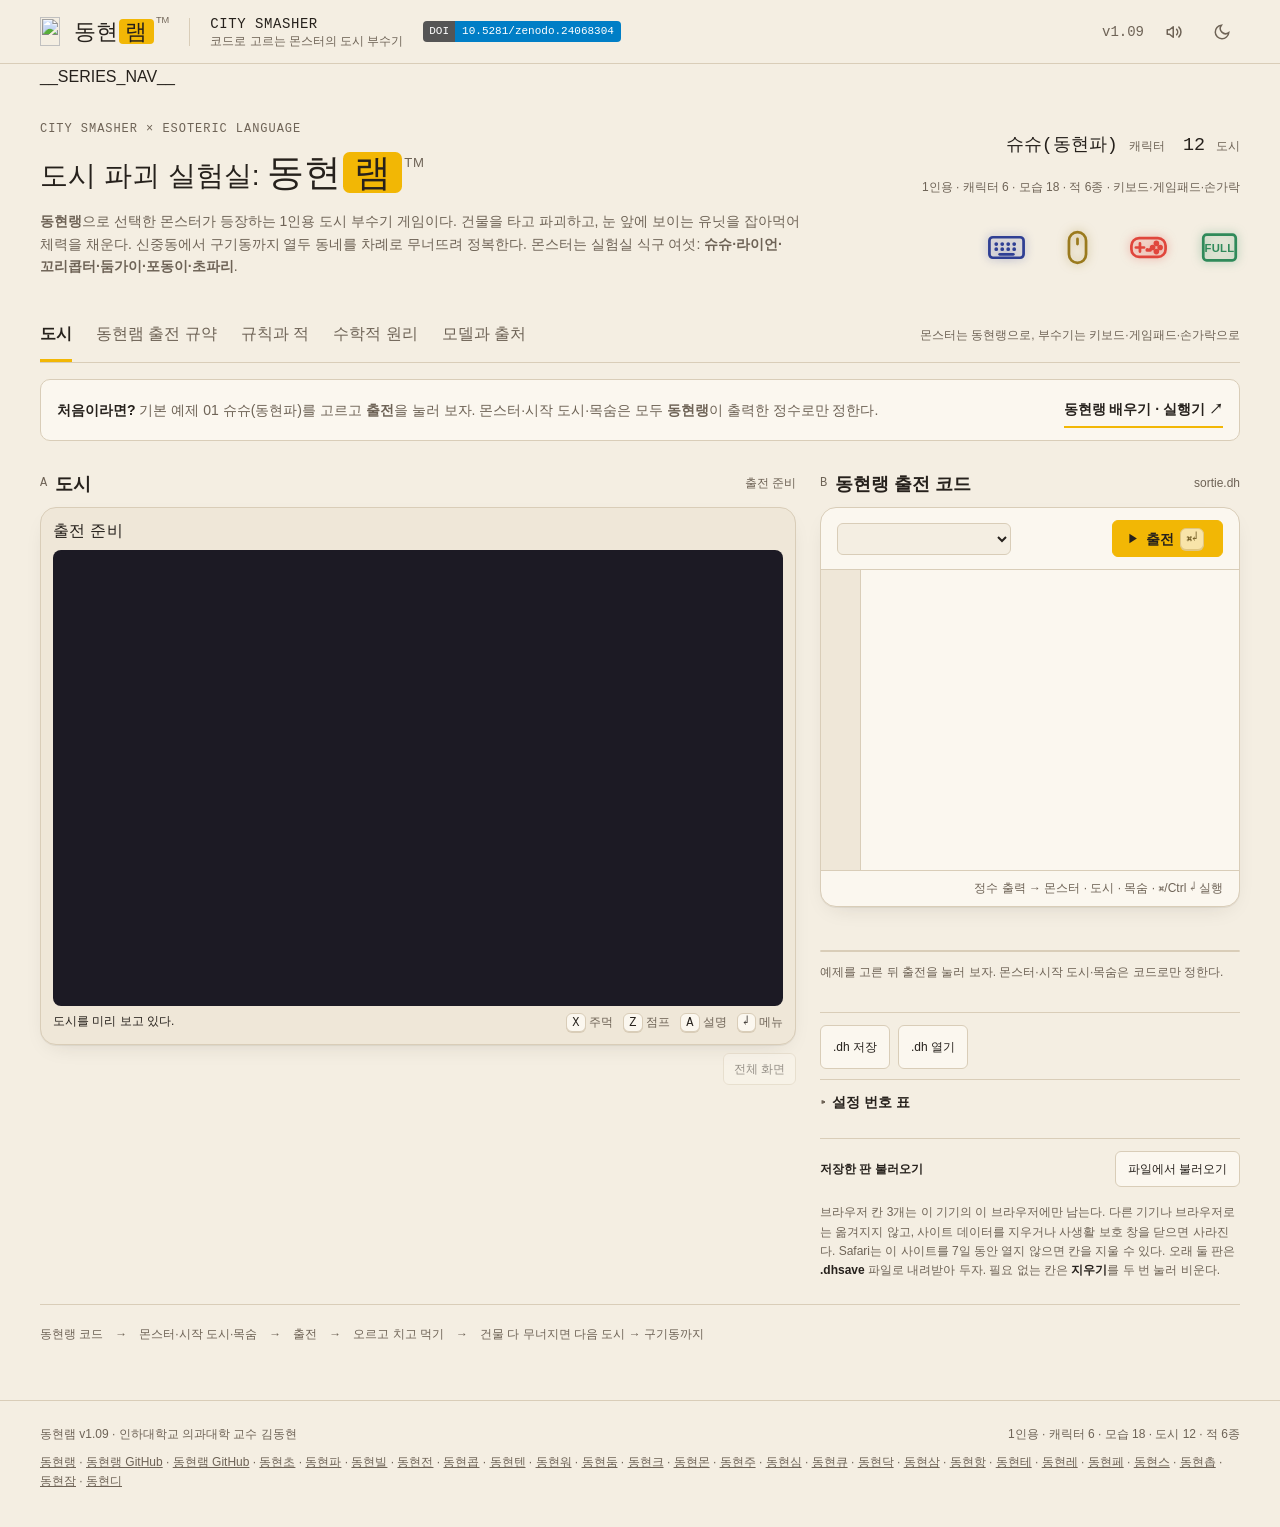
==== commit 58bef02b: "시리즈 띠에 동현디를 더함(스물다섯 사이트) 25칸은 홀수라 데스크톱은 동현랭이 두 줄 높이, 실험실은 12열×2줄. 휴대폰은 두 열이고 동현랭이 두 칸. 바닥글 링크 끝에 동현디" ====
--- a/src/index.html
+++ b/src/index.html
@@ -133,7 +133,7 @@
     <aside class="maker-note"><span class="eyebrow">만든 사람</span><a class="sponsor-btn" href="https://github.com/sponsors/Raspberry-Kim" target="_blank" rel="noopener" aria-label="GitHub Sponsors로 동현랭 후원하기" title="GitHub Sponsors로 후원하기"><svg width="13" height="13" viewBox="0 0 16 16" fill="currentColor" aria-hidden="true"><path d="M7.655 14.916v-.001h-.002l-.006-.003-.018-.01a22.066 22.066 0 0 1-3.744-2.584C2.045 10.731 0 8.35 0 5.5 0 2.836 2.086 1 4.25 1 5.797 1 7.153 1.802 8 3.02 8.847 1.802 10.203 1 11.75 1 13.914 1 16 2.836 16 5.5c0 2.85-2.044 5.231-3.886 6.818a22.094 22.094 0 0 1-3.433 2.414 7.152 7.152 0 0 1-.31.17l-.018.01-.008.004a.75.75 0 0 1-.69 0Z"></path></svg>후원</a><p>인하대학교 의과대학 김동현 교수는 백신학·감염학을 연구한다. 명랑하고 따뜻한 개발을 지향한다.</p></aside>
   </section>
 </main>
-<footer><span>동현램 v1.09 · 인하대학교 의과대학 교수 김동현</span><span>1인용 · 캐릭터 6 · 모습 18 · 도시 12 · 적 6종</span><span><a href="https://raspberry-kim.github.io/donghyun-lang/" target="_blank" rel="noopener">동현랭</a> · <a href="https://github.com/Raspberry-Kim/donghyun-lang" target="_blank" rel="noopener">동현랭 GitHub</a> · <a href="https://github.com/Raspberry-Kim/donghyun-lab13" target="_blank" rel="noopener">동현램 GitHub</a> · <a href="https://raspberry-kim.github.io/donghyun-lab1/" target="_blank" rel="noopener">동현초</a> · <a href="https://raspberry-kim.github.io/donghyun-lab2/" target="_blank" rel="noopener">동현파</a> · <a href="https://raspberry-kim.github.io/donghyun-lab3/" target="_blank" rel="noopener">동현빌</a> · <a href="https://raspberry-kim.github.io/donghyun-lab4/" target="_blank" rel="noopener">동현전</a> · <a href="https://raspberry-kim.github.io/donghyun-lab5/" target="_blank" rel="noopener">동현콥</a> · <a href="https://raspberry-kim.github.io/donghyun-lab6/" target="_blank" rel="noopener">동현텐</a> · <a href="https://raspberry-kim.github.io/donghyun-lab7/" target="_blank" rel="noopener">동현워</a> · <a href="https://raspberry-kim.github.io/donghyun-lab8/" target="_blank" rel="noopener">동현둠</a> · <a href="https://raspberry-kim.github.io/donghyun-lab9/" target="_blank" rel="noopener">동현크</a> · <a href="https://raspberry-kim.github.io/donghyun-lab10/" target="_blank" rel="noopener">동현몬</a> · <a href="https://raspberry-kim.github.io/donghyun-lab11/" target="_blank" rel="noopener">동현주</a> · <a href="https://raspberry-kim.github.io/donghyun-lab12/" target="_blank" rel="noopener">동현심</a> · <a href="https://raspberry-kim.github.io/donghyun-lab14/" target="_blank" rel="noopener">동현큐</a> · <a href="https://raspberry-kim.github.io/donghyun-lab15/" target="_blank" rel="noopener">동현닥</a> · <a href="https://raspberry-kim.github.io/donghyun-lab16/" target="_blank" rel="noopener">동현삼</a> · <a href="https://raspberry-kim.github.io/donghyun-lab17/" target="_blank" rel="noopener">동현항</a> · <a href="https://raspberry-kim.github.io/donghyun-lab18/" target="_blank" rel="noopener">동현테</a> · <a href="https://raspberry-kim.github.io/donghyun-lab19/" target="_blank" rel="noopener">동현레</a> · <a href="https://raspberry-kim.github.io/donghyun-lab20/" target="_blank" rel="noopener">동현페</a> · <a href="https://raspberry-kim.github.io/donghyun-lab21/" target="_blank" rel="noopener">동현스</a> · <a href="https://raspberry-kim.github.io/donghyun-lab22/" target="_blank" rel="noopener">동현촙</a> · <a href="https://raspberry-kim.github.io/donghyun-lab23/" target="_blank" rel="noopener">동현잠</a></span></footer>
+<footer><span>동현램 v1.09 · 인하대학교 의과대학 교수 김동현</span><span>1인용 · 캐릭터 6 · 모습 18 · 도시 12 · 적 6종</span><span><a href="https://raspberry-kim.github.io/donghyun-lang/" target="_blank" rel="noopener">동현랭</a> · <a href="https://github.com/Raspberry-Kim/donghyun-lang" target="_blank" rel="noopener">동현랭 GitHub</a> · <a href="https://github.com/Raspberry-Kim/donghyun-lab13" target="_blank" rel="noopener">동현램 GitHub</a> · <a href="https://raspberry-kim.github.io/donghyun-lab1/" target="_blank" rel="noopener">동현초</a> · <a href="https://raspberry-kim.github.io/donghyun-lab2/" target="_blank" rel="noopener">동현파</a> · <a href="https://raspberry-kim.github.io/donghyun-lab3/" target="_blank" rel="noopener">동현빌</a> · <a href="https://raspberry-kim.github.io/donghyun-lab4/" target="_blank" rel="noopener">동현전</a> · <a href="https://raspberry-kim.github.io/donghyun-lab5/" target="_blank" rel="noopener">동현콥</a> · <a href="https://raspberry-kim.github.io/donghyun-lab6/" target="_blank" rel="noopener">동현텐</a> · <a href="https://raspberry-kim.github.io/donghyun-lab7/" target="_blank" rel="noopener">동현워</a> · <a href="https://raspberry-kim.github.io/donghyun-lab8/" target="_blank" rel="noopener">동현둠</a> · <a href="https://raspberry-kim.github.io/donghyun-lab9/" target="_blank" rel="noopener">동현크</a> · <a href="https://raspberry-kim.github.io/donghyun-lab10/" target="_blank" rel="noopener">동현몬</a> · <a href="https://raspberry-kim.github.io/donghyun-lab11/" target="_blank" rel="noopener">동현주</a> · <a href="https://raspberry-kim.github.io/donghyun-lab12/" target="_blank" rel="noopener">동현심</a> · <a href="https://raspberry-kim.github.io/donghyun-lab14/" target="_blank" rel="noopener">동현큐</a> · <a href="https://raspberry-kim.github.io/donghyun-lab15/" target="_blank" rel="noopener">동현닥</a> · <a href="https://raspberry-kim.github.io/donghyun-lab16/" target="_blank" rel="noopener">동현삼</a> · <a href="https://raspberry-kim.github.io/donghyun-lab17/" target="_blank" rel="noopener">동현항</a> · <a href="https://raspberry-kim.github.io/donghyun-lab18/" target="_blank" rel="noopener">동현테</a> · <a href="https://raspberry-kim.github.io/donghyun-lab19/" target="_blank" rel="noopener">동현레</a> · <a href="https://raspberry-kim.github.io/donghyun-lab20/" target="_blank" rel="noopener">동현페</a> · <a href="https://raspberry-kim.github.io/donghyun-lab21/" target="_blank" rel="noopener">동현스</a> · <a href="https://raspberry-kim.github.io/donghyun-lab22/" target="_blank" rel="noopener">동현촙</a> · <a href="https://raspberry-kim.github.io/donghyun-lab23/" target="_blank" rel="noopener">동현잠</a> · <a href="https://raspberry-kim.github.io/donghyun-lab24/" target="_blank" rel="noopener">동현디</a></span></footer>
 <img hidden id="origin-sheet" src="./origin.png" alt="">
 <img hidden id="wall-sheet" src="./wall.png" alt="">
 <script src="./game.js"></script>
--- a/src/style.css
+++ b/src/style.css
@@ -445,6 +445,24 @@
  .series-strip .series-links:has(.series-item:nth-child(24):last-child){grid-template-columns:repeat(2,minmax(0,1fr));grid-template-rows:none}
 }
 
+/* SERIES-25: 데스크톱은 동현랭 두 줄 높이 + 24실험실 12열×2줄. 모바일은 기존 홀수 규칙. */
+@media(min-width:781px){
+ .series-strip .series-links:has(.series-item:nth-child(25):last-child){grid-template-columns:repeat(13,minmax(0,1fr));grid-template-rows:repeat(2,1fr);grid-auto-flow:row;min-width:0}
+ .series-strip .series-links:has(.series-item:nth-child(25):last-child) .series-item[data-series="lang"]{grid-column:auto;grid-row:span 2;align-items:center;text-align:center}
+ .series-strip .series-links:has(.series-item:nth-child(25):last-child) .series-item[data-series="lang"] .series-name{font-size:19px}
+ .series-strip .series-links:has(.series-item:nth-child(25):last-child) .series-note{white-space:normal;word-break:keep-all}
+}
+@media(min-width:781px) and (max-width:980px){
+ .series-strip .series-links:has(.series-item:nth-child(25):last-child) .series-item[data-series="lang"] .series-name{font-size:16px}
+}
+@media(min-width:781px) and (max-width:840px){
+ .series-strip .series-links:has(.series-item:nth-child(25):last-child) .series-name,.series-strip .series-links:has(.series-item:nth-child(25):last-child) .series-item[data-series="lang"] .series-name{font-size:14px}
+}
+@media(max-width:780px){
+ .series-strip .series-links:has(.series-item:nth-child(25):last-child){grid-template-columns:repeat(2,minmax(0,1fr));grid-template-rows:none}
+ .series-strip .series-links:has(.series-item:nth-child(25):last-child) .series-item[data-series="lang"]{grid-column:span 2;grid-row:auto}
+}
+
 /* 수학적 원리 */
 .math-grid{display:grid;grid-template-columns:repeat(2,minmax(0,1fr));gap:4px 40px;margin-top:8px}
 .math-grid article{min-width:0;border-top:1px solid var(--line);padding:2px 0 14px}
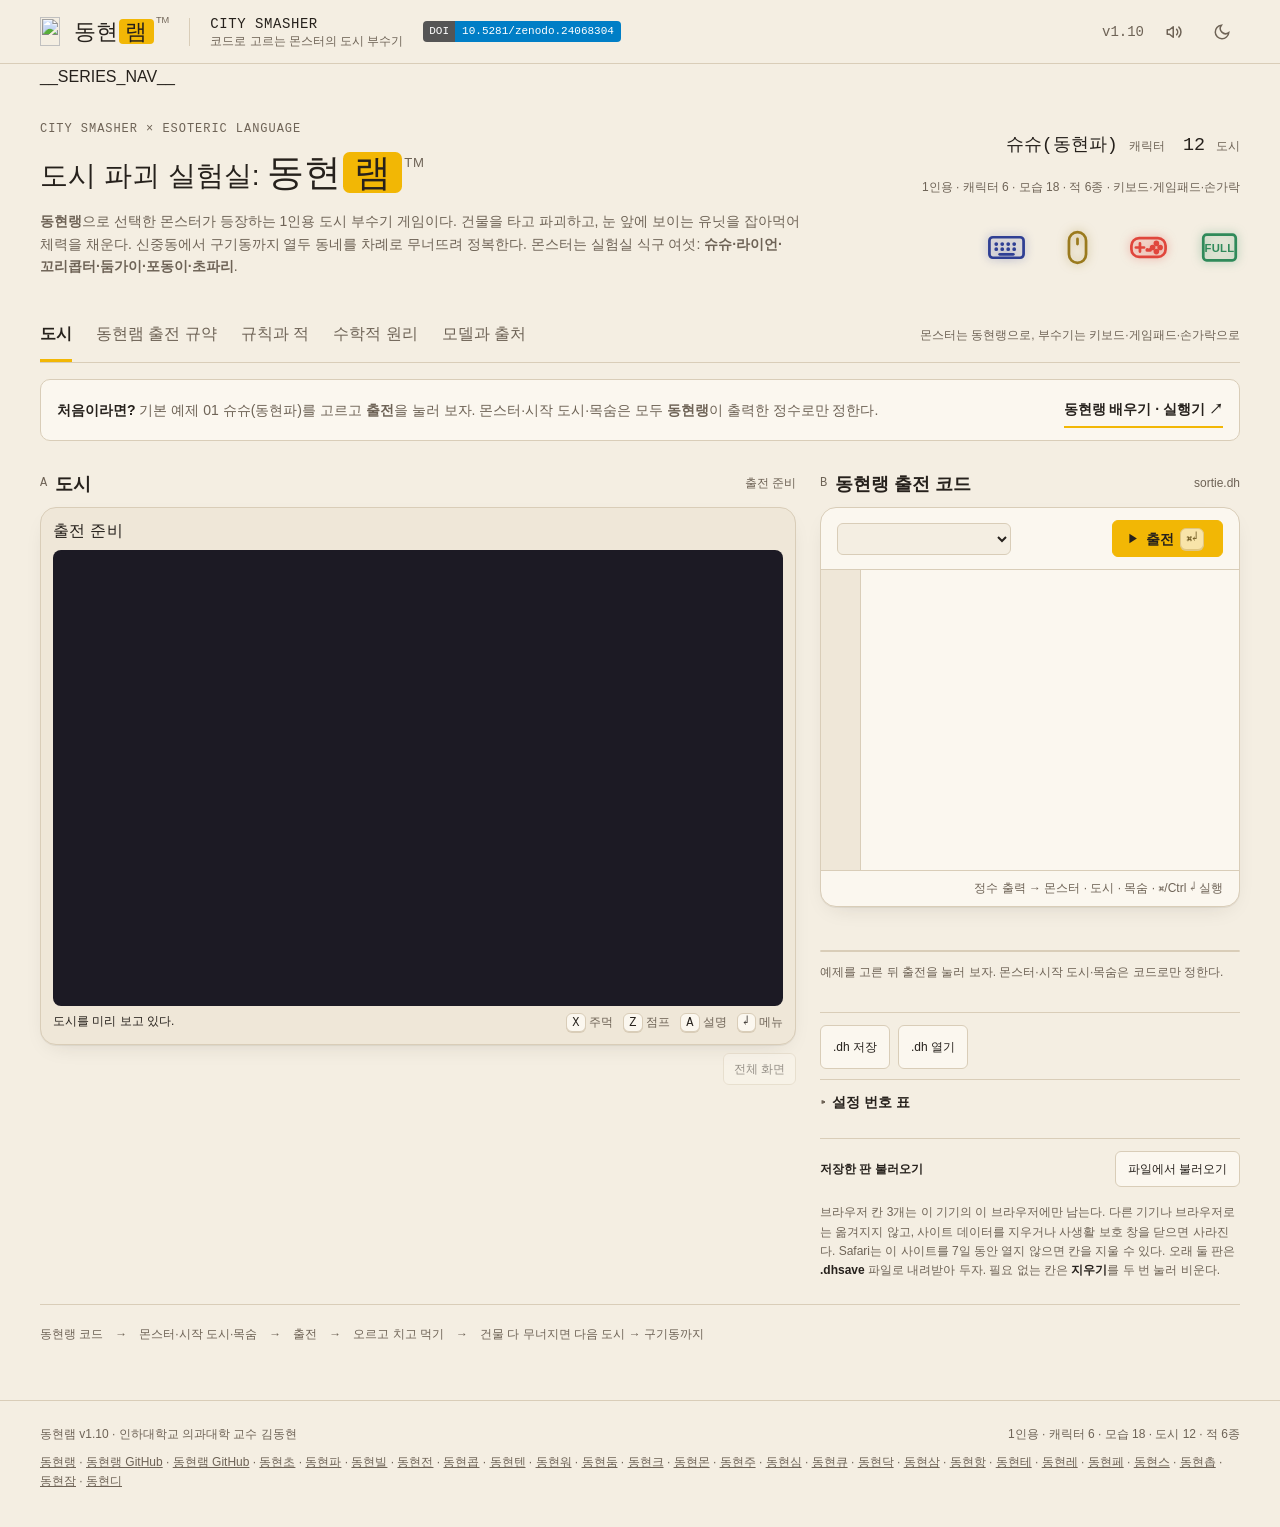
==== commit f676330e: "v1.10: 아이콘을 동현랭 기본 포동이 아이콘으로 통일" ====
--- a/src/index.html
+++ b/src/index.html
@@ -4,15 +4,15 @@
   <meta charset="utf-8"><meta name="viewport" content="width=device-width,initial-scale=1">
   <meta name="description" content="동현랭으로 몬스터를 선택하고 키보드·게임패드·손가락으로 건물을 부수는 1인용 도시 파괴 게임이다.">
   <title>동현램™ · 동현랭으로 선택한 몬스터의 도시 부수기</title>
-  <link rel="icon" type="image/x-icon" sizes="16x16 32x32 48x48" href="./favicon.ico">
-  <link rel="icon" type="image/png" sizes="32x32" href="./favicon.png">
-  <link rel="apple-touch-icon" sizes="180x180" href="./apple-touch-icon.png">
+  <link rel="icon" type="image/x-icon" sizes="16x16 32x32 48x48" href="./favicon.ico?v=04762e64730d">
+  <link rel="icon" type="image/png" sizes="32x32" href="./favicon.png?v=103511df1118">
+  <link rel="apple-touch-icon" sizes="180x180" href="./apple-touch-icon.png?v=ed0f00ec6f01">
   <link rel="stylesheet" href="./style.css">
 </head>
 <body>
 <header class="header">
   <a class="brand" href="#" aria-label="동현램 첫 화면으로"><span class="brand-main"><img class="brand-icon" src="__BRAND_ICON__" alt="" width="96" height="96">동현<span>램</span><sup>TM</sup></span><i class="brand-divider"></i><span class="brand-sub">CITY SMASHER<small>코드로 고르는 몬스터의 도시 부수기</small></span></a><a class="doi-badge" href="https://doi.org/10.5281/zenodo.24068304" target="_blank" rel="noopener" aria-label="동현램 Zenodo DOI 10.5281/zenodo.24068304" title="Zenodo DOI (모든 버전)"><b>DOI</b><span>10.5281/zenodo.24068304</span></a>
-  <div class="edition">v1.09<button id="sound" class="icon-btn" aria-label="효과음 켜기·끄기" title="효과음 (M)" aria-pressed="true"><svg width="18" height="18" viewBox="0 0 24 24" fill="none" stroke="currentColor" stroke-width="2" stroke-linecap="round" stroke-linejoin="round" aria-hidden="true" focusable="false"><path d="M11 5 6 9H3v6h3l5 4z"/><path class="snd-on" d="M15.5 8.5a5 5 0 0 1 0 7M18.5 5.5a9 9 0 0 1 0 13"/><path class="snd-off" d="m16 9 6 6m0-6-6 6"/></svg></button><button id="theme" class="icon-btn" aria-label="밝은 화면과 어두운 화면 전환" title="화면 전환" aria-pressed="false"><svg width="18" height="18" viewBox="0 0 24 24" fill="none" stroke="currentColor" stroke-width="2" stroke-linecap="round" aria-hidden="true" focusable="false"><path d="M21 12.8A9 9 0 1 1 11.2 3a7 7 0 0 0 9.8 9.8z"/></svg></button></div>
+  <div class="edition">v1.10<button id="sound" class="icon-btn" aria-label="효과음 켜기·끄기" title="효과음 (M)" aria-pressed="true"><svg width="18" height="18" viewBox="0 0 24 24" fill="none" stroke="currentColor" stroke-width="2" stroke-linecap="round" stroke-linejoin="round" aria-hidden="true" focusable="false"><path d="M11 5 6 9H3v6h3l5 4z"/><path class="snd-on" d="M15.5 8.5a5 5 0 0 1 0 7M18.5 5.5a9 9 0 0 1 0 13"/><path class="snd-off" d="m16 9 6 6m0-6-6 6"/></svg></button><button id="theme" class="icon-btn" aria-label="밝은 화면과 어두운 화면 전환" title="화면 전환" aria-pressed="false"><svg width="18" height="18" viewBox="0 0 24 24" fill="none" stroke="currentColor" stroke-width="2" stroke-linecap="round" aria-hidden="true" focusable="false"><path d="M21 12.8A9 9 0 1 1 11.2 3a7 7 0 0 0 9.8 9.8z"/></svg></button></div>
 </header>
 <main>
 __SERIES_NAV__
@@ -71,7 +71,7 @@
   </section>
 
   <section id="tab-protocol" class="tab-panel document" hidden>
-    <div class="doc-heading"><div class="eyebrow">SORTIE I/O · v1.09</div><h2>몬스터는 동현랭으로, 부수기는 키보드·게임패드·손가락으로.</h2><p>동현랭 프로그램이 출력한 정수를 차례로 읽는다. <b>첫 정수가 몬스터 번호</b>이고 이것만 있으면 바로 나선다. 둘째 정수는 시작 도시, 셋째 정수는 목숨이며 둘 다 생략할 수 있다. 출전한 뒤에는 동현랭을 쓰지 않는다.</p></div>
+    <div class="doc-heading"><div class="eyebrow">SORTIE I/O · v1.10</div><h2>몬스터는 동현랭으로, 부수기는 키보드·게임패드·손가락으로.</h2><p>동현랭 프로그램이 출력한 정수를 차례로 읽는다. <b>첫 정수가 몬스터 번호</b>이고 이것만 있으면 바로 나선다. 둘째 정수는 시작 도시, 셋째 정수는 목숨이며 둘 다 생략할 수 있다. 출전한 뒤에는 동현랭을 쓰지 않는다.</p></div>
     <div class="table-wrap"><table><thead><tr><th>차례</th><th>뜻</th><th>값</th><th>기본값</th></tr></thead><tbody>
       <tr><td>첫째</td><td>캐릭터 모습</td><td>1·2 슈슈, 3·4 라이언, 5·6 꼬리콥터, 7·8 둠가이, 9·10 포동이, 11·12 초파리. 1~12에서 홀수는 출신판, 짝수는 몬스터판이다. 13 슈슈, 14 라이언, 15 꼬리콥터, 16 둠가이, 17 포동이, 18 초파리는 v0.28 초기판이다.</td><td>—</td></tr>
       <tr><td>둘째</td><td>시작 도시</td><td>1 신중동 · 2 상동 · 3 한남동 · 4 서초동 · 5 삼청동 · 6 목동 · 7 연건동 · 8 불광동 · 9 반포동 · 10 학동 · 11 평창동 · 12 구기동. 뒤로 갈수록 건물이 높고 군인·헬기·전차가 많다</td><td>1</td></tr>
@@ -122,7 +122,7 @@
     <div class="table-wrap"><table id="city-table"></table></div>
   </section>
 
-  <!-- 수학적 원리 --><section id="tab-math" class="tab-panel document" hidden><div class="doc-heading"><div class="eyebrow">MATHEMATICAL PRINCIPLES · v1.09</div><h2>수학적 원리.<br>숫자로 읽는 도시 부수기.</h2><p>동현램은 320×200 px 화면을 1/60초마다 한 번씩 갱신한다. 건물은 칸의 격자이고, 몬스터는 프레임마다 속도에 중력을 더하는 이산 운동을 한다. 아래 식은 지금 엔진 코드(<code>src/engine.js</code>)에 들어 있는 그대로다.</p></div><div class="math-grid"><article><h3><span class="math-num">1</span>건물은 칸의 격자</h3><p>건물은 동네마다 정해진 순서대로 1·2·3열짜리가 섞여 있다. 칸 하나가 20×16 px이라 폭은 20·40·60 px, 한 층은 16 px다. 건물 사이에는 24 px 골목이 있다. 땅은 <math><mrow><mi>y</mi><mo>=</mo></mrow><mrow><mn>176</mn></mrow></math>에 있다.</p><div class="eq"><span class="eq-run"><math display="block"><mrow><mtext>열 </mtext><mi>c</mi></mrow></math><math display="block"><mrow><mo form="infix">=</mo><mrow><mo form="prefix" stretchy="false">⌊</mo><mfrac><mrow><mi>x</mi><mo>−</mo><msub><mi>x</mi><mi>b</mi></msub></mrow><mn>20</mn></mfrac><mo form="postfix" stretchy="false">⌋</mo></mrow><mo separator="true">,</mo></mrow></math></span><span class="eq-run"><math display="block"><mrow><mtext>층 </mtext><mi>r</mi></mrow></math><math display="block"><mrow><mo form="infix">=</mo><mrow><mo form="prefix" stretchy="false">⌊</mo><mfrac><mrow><mn>176</mn><mo>−</mo><mi>y</mi></mrow><mn>16</mn></mfrac><mo form="postfix" stretchy="false">⌋</mo></mrow></mrow></math></span></div><p>칸의 체력이 0이 되면 구멍이 난다. 구멍 수가 전체 칸의 절반 이상이면 건물이 무너진다. 층수가 <math><mi>F</mi></math>, 열 수가 <math><mi>C</mi></math>일 때 필요한 구멍 수는 아래와 같다. 2열 건물은 층수만큼 구멍을 내면 무너진다.</p><div class="eq big"><span class="eq-run"><math display="block"><mi>h</mi></math><math display="block"><mrow><mo form="infix">≥</mo><mtext> </mtext><mrow><mo form="prefix" stretchy="false">⌈</mo><mstyle displaystyle="false" scriptlevel="0"><mfrac><mn>1</mn><mn>2</mn></mfrac></mstyle><mspace width="0.1667em"></mspace><mi>F</mi><mo>⋅</mo><mi>C</mi><mo form="postfix" stretchy="false">⌉</mo></mrow></mrow></math><math display="block"><mrow><mo form="infix">=</mo><mrow><mo fence="true" form="prefix">{</mo><mtable><mtr><mtd class="tml-left" style="padding-left:0em;padding-right:0em;"><mrow><mo form="prefix" stretchy="false">⌈</mo><mi>F</mi><mi>/</mi><mn>2</mn><mo form="postfix" stretchy="false">⌉</mo></mrow></mtd><mtd class="tml-left" style="padding-left:1em;padding-right:0em;"><mrow><mi>C</mi><mo>=</mo><mn>1</mn></mrow></mtd></mtr><mtr><mtd class="tml-left" style="padding-left:0em;padding-right:0em;"><mi>F</mi></mtd><mtd class="tml-left" style="padding-left:1em;padding-right:0em;"><mrow><mi>C</mi><mo>=</mo><mn>2</mn></mrow></mtd></mtr><mtr><mtd class="tml-left" style="padding-left:0em;padding-right:0em;"><mrow><mo form="prefix" stretchy="false">⌈</mo><mn>3</mn><mi>F</mi><mi>/</mi><mn>2</mn><mo form="postfix" stretchy="false">⌉</mo></mrow></mtd><mtd class="tml-left" style="padding-left:1em;padding-right:0em;"><mrow><mi>C</mi><mo>=</mo><mn>3</mn></mrow></mtd></mtr></mtable><mo fence="true" form="postfix"></mo></mrow></mrow></math></span></div></article><article><h3><span class="math-num">2</span>프레임마다 더하는 중력</h3><p>공중에서는 먼저 속도에 중력 <math><mi>g</mi></math>를 더하고, 그다음 새 속도로 위치를 옮긴다(반암시적 오일러). 떨어지는 속도는 4.5 px/프레임에서 멈춘다.</p><div class="eq"><span class="eq-run"><math display="block"><msub><mi>v</mi><mrow><mi>n</mi><mo>+</mo><mn>1</mn></mrow></msub></math><math display="block"><mrow><mo form="infix">=</mo><mrow><mi>min</mi><mo>⁡</mo></mrow><mo form="prefix" stretchy="false">(</mo><msub><mi>v</mi><mi>n</mi></msub><mo>+</mo><mi>g</mi><mo separator="true">,</mo><mtext> </mtext><mn>4.5</mn><mo form="postfix" stretchy="false">)</mo><mo separator="true">,</mo></mrow></math></span><span class="eq-run"><math display="block"><msub><mi>y</mi><mrow><mi>n</mi><mo>+</mo><mn>1</mn></mrow></msub></math><math display="block"><mrow><mo form="infix">=</mo><msub><mi>y</mi><mi>n</mi></msub></mrow></math><math display="block"><mrow><mo form="infix">+</mo><msub><mi>v</mi><mrow><mi>n</mi><mo>+</mo><mn>1</mn></mrow></msub><mo separator="true">,</mo></mrow></math></span><span class="eq-run"><math display="block"><mi>g</mi></math><math display="block"><mrow><mo form="infix">=</mo><mfrac><mn>0.22</mn><mi>h</mi></mfrac></mrow></math></span></div><p><math><mi>h</mi></math>는 몬스터마다 다른 ‘매달림’ 값이다. 대부분 1이고, 꼬리로 나는 꼬리콥터는 3, 날개가 있는 초파리는 6이라 중력이 1/3, 1/6로 줄어든다.</p></article><article><h3><span class="math-num">3</span>이산 점프의 높이</h3><p>점프 초속은 <math><mrow><msub><mi>v</mi><mn>0</mn></msub><mo>=</mo></mrow><mrow><mn>4.2</mn></mrow></math> px/프레임(무너지는 지붕에서 뛰면 3.2)이다. 연속 운동이라면 최고 높이는 <math><mrow><msubsup><mi>v</mi><mn>0</mn><mn class="tml-sml-pad">2</mn></msubsup><mi>/</mi><mn>2</mn><mi>g</mi></mrow></math>지만, 프레임마다 나눠 계산하면 그보다 약 <math><mrow><msub><mi>v</mi><mn>0</mn></msub><mi>/</mi><mn>2</mn></mrow></math>만큼 낮다.</p><div class="eq big"><span class="eq-run"><math display="block"><msubsup><mi>y</mi><mrow><mi>max</mi><mo>⁡</mo></mrow><mtext class="tml-sml-pad">연속</mtext></msubsup></math><math display="block"><mrow><mo form="infix">=</mo><mfrac><msubsup><mi>v</mi><mn>0</mn><mn class="tml-sml-pad">2</mn></msubsup><mrow><mn>2</mn><mi>g</mi></mrow></mfrac></mrow></math><math display="block"><mrow><mo form="infix">≈</mo><mn>40.1</mn><mtext> </mtext><mtext>px</mtext><mo separator="true">,</mo></mrow></math></span><span class="eq-run"><math display="block"><msubsup><mi>y</mi><mrow><mi>max</mi><mo>⁡</mo></mrow><mtext class="tml-sml-pad">이산</mtext></msubsup></math><math display="block"><mrow><mo form="infix">≈</mo><mfrac><msubsup><mi>v</mi><mn>0</mn><mn class="tml-sml-pad">2</mn></msubsup><mrow><mn>2</mn><mi>g</mi></mrow></mfrac></mrow></math><math display="block"><mrow><mo form="infix">−</mo><mfrac><msub><mi>v</mi><mn>0</mn></msub><mn>2</mn></mfrac></mrow></math><math display="block"><mrow><mo form="infix">≈</mo><mn>38.0</mn><mtext> </mtext><mtext>px</mtext></mrow></math></span></div><div class="math-table-wrap"><table class="math-table"><thead><tr><th>몬스터</th><th><math><mi>g</mi></math></th><th>최고 높이</th><th>공중 시간</th></tr></thead><tbody><tr><td>보통(<math><mrow><mi>h</mi><mo>=</mo></mrow><mrow><mn>1</mn></mrow></math>)</td><td>0.22</td><td>38 px(약 2.4층)</td><td>38프레임</td></tr><tr><td>꼬리콥터(<math><mrow><mi>h</mi><mo>=</mo></mrow><mrow><mn>3</mn></mrow></math>)</td><td>0.073</td><td>118 px(약 7.4층)</td><td>114프레임</td></tr><tr><td>초파리(<math><mrow><mi>h</mi><mo>=</mo></mrow><mrow><mn>6</mn></mrow></math>, <math><mrow><msub><mi>v</mi><mn>0</mn></msub><mo>=</mo></mrow><mrow><mn>2.6</mn></mrow></math>)</td><td>0.037</td><td>93 px(약 5.8층)</td><td>143프레임</td></tr></tbody></table></div><p>공중 시간은 <math><mrow><mn>2</mn><msub><mi>v</mi><mn>0</mn></msub><mi>/</mi><mi>g</mi></mrow></math>와 거의 같다. 중력을 1/3로 줄이면 높이와 시간이 모두 세 배가 된다. 초파리는 가벼워서 뛰는 첫 프레임에 초속이 2.6으로 줄어든다. 대신 공중에서 Z를 다시 누르면 날개를 쳐 위로 가는 속도를 1.6 더하므로(2.6까지) 표의 값보다 높이 오를 수 있다.</p></article><article><h3><span class="math-num">4</span>맞을 때와 기운</h3><p>몬스터가 받는 피해는 방어 배수 <math><mi>δ</mi></math>로 나눈 뒤 반올림하고, 적어도 1이다. 둠가이(<math><mrow><mi>δ</mi><mo>=</mo></mrow><mrow><mn>1.4</mn></mrow></math>)는 덜 깎이고 슈슈(<math><mrow><mi>δ</mi><mo>=</mo></mrow><mrow><mn>0.7</mn></mrow></math>)는 더 깎인다.</p><div class="eq"><span class="eq-run"><math display="block"><mrow><mpadded lspace="0"><mi mathvariant="normal">Δ</mi></mpadded><mi>s</mi></mrow></math><math display="block"><mrow><mo form="infix">=</mo><mrow><mi>max</mi><mo>⁡</mo><mspace width="0.1667em"></mspace></mrow><mrow style="margin-left:-0.1667em;"></mrow><mrow><mo fence="true" form="prefix">(</mo><mn>1</mn><mo separator="true">,</mo><mtext> </mtext><mi>round</mi><mo>⁡</mo><mspace width="0.1667em"></mspace><mfrac><mi>d</mi><mi>δ</mi></mfrac><mo fence="true" form="postfix">)</mo></mrow></mrow></math></span></div><p>기운은 최대 100이고 가만히 있어도 240프레임(4초)마다 1씩 준다. 아무것도 먹지 않으면 <math><mrow><mn>100</mn><mo>×</mo></mrow><mrow><mn>4</mn><mo>=</mo></mrow><mrow><mn>400</mn></mrow></math>초, 약 6분 40초를 버틴다.</p></article><article><h3><span class="math-num">5</span>총알과 헬리콥터</h3><p>군인과 탱크는 몬스터를 향한 단위 벡터에 속력 <math><mi>v</mi></math>를 곱해 쏜다. 그래서 어느 방향으로 쏘든 총알 빠르기가 같다.</p><div class="eq"><span class="eq-run"><math display="block"><mover><mi>u</mi><mo stretchy="false" class="tml-vec chr-sml wbk-sml-vec">→</mo></mover></math><math display="block"><mrow><mo form="infix">=</mo><mfrac><mrow><mo form="prefix" stretchy="false" lspace="0em" rspace="0em">(</mo><msub><mi>x</mi><mi>t</mi></msub><mo>−</mo><mi>x</mi><mo separator="true">,</mo><mtext> </mtext><msub><mi>y</mi><mi>t</mi></msub><mo>−</mo><mi>y</mi><mo form="postfix" stretchy="false" lspace="0em" rspace="0em">)</mo></mrow><msqrt><mrow><mo form="prefix" stretchy="false" lspace="0em" rspace="0em">(</mo><msub><mi>x</mi><mi>t</mi></msub><mo>−</mo><mi>x</mi><msup><mo form="postfix" stretchy="false">)</mo><mn>2</mn></msup><mo>+</mo><mo form="prefix" stretchy="false">(</mo><msub><mi>y</mi><mi>t</mi></msub><mo>−</mo><mi>y</mi><msup><mo form="postfix" stretchy="false">)</mo><mn>2</mn></msup></mrow></msqrt></mfrac><mo separator="true">,</mo></mrow></math></span><span class="eq-run"><math display="block"><mover><mi>v</mi><mo stretchy="false" class="tml-vec chr-sml wbk-sml-vec">→</mo></mover></math><math display="block"><mrow><mo form="infix">=</mo><mi>v</mi><mspace width="0.1667em"></mspace><mover><mi>u</mi><mo stretchy="false" class="tml-vec chr-sml wbk-sml-vec">→</mo></mover></mrow></math></span></div><p>헬리콥터는 목표 속도 <math><mi>w</mi></math>를 향해 매 프레임 차이의 6%씩 다가간다. 1차 지연(지수 평활)이라 바로 따라붙지 않고 부드럽게 쫓아온다.</p><div class="eq"><span class="eq-run"><math display="block"><msub><mi>v</mi><mrow><mi>n</mi><mo>+</mo><mn>1</mn></mrow></msub></math><math display="block"><mrow><mo form="infix">=</mo><msub><mi>v</mi><mi>n</mi></msub></mrow></math><math display="block"><mrow><mo form="infix">+</mo><mn>0.06</mn><mspace width="0.1667em"></mspace><mo form="prefix" stretchy="false">(</mo><mi>w</mi><mo>−</mo><msub><mi>v</mi><mi>n</mi></msub><mo form="postfix" stretchy="false">)</mo></mrow></math><math display="block"><mrow><mo stretchy="false">⇒</mo><mtext> </mtext><mi>w</mi></mrow></math><math display="block"><mrow><mo form="infix">−</mo><msub><mi>v</mi><mi>n</mi></msub></mrow></math><math display="block"><mrow><mo form="infix">=</mo><mo form="prefix" stretchy="false">(</mo><mi>w</mi><mo>−</mo><msub><mi>v</mi><mn>0</mn></msub><mo form="postfix" stretchy="false">)</mo><mspace width="0.1667em"></mspace><msup><mn>0.94</mn><mrow><mspace width="0.1667em"></mspace><mi>n</mi></mrow></msup></mrow></math></span></div><p>차이가 절반이 되는 데 약 11프레임, <math><mrow><mn>1</mn><mi>/</mi><mi>e</mi></mrow></math>이 되는 데 약 16프레임이 걸린다.</p></article><article><h3><span class="math-num">6</span>점수와 우연</h3><div class="math-table-wrap"><table class="math-table"><thead><tr><th>행동</th><th>점수</th></tr></thead><tbody><tr><td>주먹 한 번</td><td>10</td></tr><tr><td>구멍</td><td>25</td></tr><tr><td>사람 먹기</td><td>300</td></tr><tr><td>건물 무너뜨리기</td><td>1000</td></tr><tr><td>도시 마치기</td><td>2000</td></tr></tbody></table></div><p>구멍이 날 때 확률 0.4로 창에 사람이 나타난다. 몬스터판·초기판은 사람을 먹으면 확률 6%로 담배를 피운다. 구멍 10개에 사람 4명쯤이고, 사람 17명쯤 먹으면 한 번(<math><mrow><mn>1</mn><mi>/</mi><mn>0.06</mn><mo>≈</mo></mrow><mrow><mn>16.7</mn></mrow></math>) 담배가 나온다.</p></article></div><p class="math-foot">모든 수치는 동현램에서 정한 값이다. 원작 실행 파일은 동작을 관찰하는 데만 썼고, 내부 수치를 옮기지 않았다.</p></section><!-- /수학적 원리 -->
+  <!-- 수학적 원리 --><section id="tab-math" class="tab-panel document" hidden><div class="doc-heading"><div class="eyebrow">MATHEMATICAL PRINCIPLES · v1.10</div><h2>수학적 원리.<br>숫자로 읽는 도시 부수기.</h2><p>동현램은 320×200 px 화면을 1/60초마다 한 번씩 갱신한다. 건물은 칸의 격자이고, 몬스터는 프레임마다 속도에 중력을 더하는 이산 운동을 한다. 아래 식은 지금 엔진 코드(<code>src/engine.js</code>)에 들어 있는 그대로다.</p></div><div class="math-grid"><article><h3><span class="math-num">1</span>건물은 칸의 격자</h3><p>건물은 동네마다 정해진 순서대로 1·2·3열짜리가 섞여 있다. 칸 하나가 20×16 px이라 폭은 20·40·60 px, 한 층은 16 px다. 건물 사이에는 24 px 골목이 있다. 땅은 <math><mrow><mi>y</mi><mo>=</mo></mrow><mrow><mn>176</mn></mrow></math>에 있다.</p><div class="eq"><span class="eq-run"><math display="block"><mrow><mtext>열 </mtext><mi>c</mi></mrow></math><math display="block"><mrow><mo form="infix">=</mo><mrow><mo form="prefix" stretchy="false">⌊</mo><mfrac><mrow><mi>x</mi><mo>−</mo><msub><mi>x</mi><mi>b</mi></msub></mrow><mn>20</mn></mfrac><mo form="postfix" stretchy="false">⌋</mo></mrow><mo separator="true">,</mo></mrow></math></span><span class="eq-run"><math display="block"><mrow><mtext>층 </mtext><mi>r</mi></mrow></math><math display="block"><mrow><mo form="infix">=</mo><mrow><mo form="prefix" stretchy="false">⌊</mo><mfrac><mrow><mn>176</mn><mo>−</mo><mi>y</mi></mrow><mn>16</mn></mfrac><mo form="postfix" stretchy="false">⌋</mo></mrow></mrow></math></span></div><p>칸의 체력이 0이 되면 구멍이 난다. 구멍 수가 전체 칸의 절반 이상이면 건물이 무너진다. 층수가 <math><mi>F</mi></math>, 열 수가 <math><mi>C</mi></math>일 때 필요한 구멍 수는 아래와 같다. 2열 건물은 층수만큼 구멍을 내면 무너진다.</p><div class="eq big"><span class="eq-run"><math display="block"><mi>h</mi></math><math display="block"><mrow><mo form="infix">≥</mo><mtext> </mtext><mrow><mo form="prefix" stretchy="false">⌈</mo><mstyle displaystyle="false" scriptlevel="0"><mfrac><mn>1</mn><mn>2</mn></mfrac></mstyle><mspace width="0.1667em"></mspace><mi>F</mi><mo>⋅</mo><mi>C</mi><mo form="postfix" stretchy="false">⌉</mo></mrow></mrow></math><math display="block"><mrow><mo form="infix">=</mo><mrow><mo fence="true" form="prefix">{</mo><mtable><mtr><mtd class="tml-left" style="padding-left:0em;padding-right:0em;"><mrow><mo form="prefix" stretchy="false">⌈</mo><mi>F</mi><mi>/</mi><mn>2</mn><mo form="postfix" stretchy="false">⌉</mo></mrow></mtd><mtd class="tml-left" style="padding-left:1em;padding-right:0em;"><mrow><mi>C</mi><mo>=</mo><mn>1</mn></mrow></mtd></mtr><mtr><mtd class="tml-left" style="padding-left:0em;padding-right:0em;"><mi>F</mi></mtd><mtd class="tml-left" style="padding-left:1em;padding-right:0em;"><mrow><mi>C</mi><mo>=</mo><mn>2</mn></mrow></mtd></mtr><mtr><mtd class="tml-left" style="padding-left:0em;padding-right:0em;"><mrow><mo form="prefix" stretchy="false">⌈</mo><mn>3</mn><mi>F</mi><mi>/</mi><mn>2</mn><mo form="postfix" stretchy="false">⌉</mo></mrow></mtd><mtd class="tml-left" style="padding-left:1em;padding-right:0em;"><mrow><mi>C</mi><mo>=</mo><mn>3</mn></mrow></mtd></mtr></mtable><mo fence="true" form="postfix"></mo></mrow></mrow></math></span></div></article><article><h3><span class="math-num">2</span>프레임마다 더하는 중력</h3><p>공중에서는 먼저 속도에 중력 <math><mi>g</mi></math>를 더하고, 그다음 새 속도로 위치를 옮긴다(반암시적 오일러). 떨어지는 속도는 4.5 px/프레임에서 멈춘다.</p><div class="eq"><span class="eq-run"><math display="block"><msub><mi>v</mi><mrow><mi>n</mi><mo>+</mo><mn>1</mn></mrow></msub></math><math display="block"><mrow><mo form="infix">=</mo><mrow><mi>min</mi><mo>⁡</mo></mrow><mo form="prefix" stretchy="false">(</mo><msub><mi>v</mi><mi>n</mi></msub><mo>+</mo><mi>g</mi><mo separator="true">,</mo><mtext> </mtext><mn>4.5</mn><mo form="postfix" stretchy="false">)</mo><mo separator="true">,</mo></mrow></math></span><span class="eq-run"><math display="block"><msub><mi>y</mi><mrow><mi>n</mi><mo>+</mo><mn>1</mn></mrow></msub></math><math display="block"><mrow><mo form="infix">=</mo><msub><mi>y</mi><mi>n</mi></msub></mrow></math><math display="block"><mrow><mo form="infix">+</mo><msub><mi>v</mi><mrow><mi>n</mi><mo>+</mo><mn>1</mn></mrow></msub><mo separator="true">,</mo></mrow></math></span><span class="eq-run"><math display="block"><mi>g</mi></math><math display="block"><mrow><mo form="infix">=</mo><mfrac><mn>0.22</mn><mi>h</mi></mfrac></mrow></math></span></div><p><math><mi>h</mi></math>는 몬스터마다 다른 ‘매달림’ 값이다. 대부분 1이고, 꼬리로 나는 꼬리콥터는 3, 날개가 있는 초파리는 6이라 중력이 1/3, 1/6로 줄어든다.</p></article><article><h3><span class="math-num">3</span>이산 점프의 높이</h3><p>점프 초속은 <math><mrow><msub><mi>v</mi><mn>0</mn></msub><mo>=</mo></mrow><mrow><mn>4.2</mn></mrow></math> px/프레임(무너지는 지붕에서 뛰면 3.2)이다. 연속 운동이라면 최고 높이는 <math><mrow><msubsup><mi>v</mi><mn>0</mn><mn class="tml-sml-pad">2</mn></msubsup><mi>/</mi><mn>2</mn><mi>g</mi></mrow></math>지만, 프레임마다 나눠 계산하면 그보다 약 <math><mrow><msub><mi>v</mi><mn>0</mn></msub><mi>/</mi><mn>2</mn></mrow></math>만큼 낮다.</p><div class="eq big"><span class="eq-run"><math display="block"><msubsup><mi>y</mi><mrow><mi>max</mi><mo>⁡</mo></mrow><mtext class="tml-sml-pad">연속</mtext></msubsup></math><math display="block"><mrow><mo form="infix">=</mo><mfrac><msubsup><mi>v</mi><mn>0</mn><mn class="tml-sml-pad">2</mn></msubsup><mrow><mn>2</mn><mi>g</mi></mrow></mfrac></mrow></math><math display="block"><mrow><mo form="infix">≈</mo><mn>40.1</mn><mtext> </mtext><mtext>px</mtext><mo separator="true">,</mo></mrow></math></span><span class="eq-run"><math display="block"><msubsup><mi>y</mi><mrow><mi>max</mi><mo>⁡</mo></mrow><mtext class="tml-sml-pad">이산</mtext></msubsup></math><math display="block"><mrow><mo form="infix">≈</mo><mfrac><msubsup><mi>v</mi><mn>0</mn><mn class="tml-sml-pad">2</mn></msubsup><mrow><mn>2</mn><mi>g</mi></mrow></mfrac></mrow></math><math display="block"><mrow><mo form="infix">−</mo><mfrac><msub><mi>v</mi><mn>0</mn></msub><mn>2</mn></mfrac></mrow></math><math display="block"><mrow><mo form="infix">≈</mo><mn>38.0</mn><mtext> </mtext><mtext>px</mtext></mrow></math></span></div><div class="math-table-wrap"><table class="math-table"><thead><tr><th>몬스터</th><th><math><mi>g</mi></math></th><th>최고 높이</th><th>공중 시간</th></tr></thead><tbody><tr><td>보통(<math><mrow><mi>h</mi><mo>=</mo></mrow><mrow><mn>1</mn></mrow></math>)</td><td>0.22</td><td>38 px(약 2.4층)</td><td>38프레임</td></tr><tr><td>꼬리콥터(<math><mrow><mi>h</mi><mo>=</mo></mrow><mrow><mn>3</mn></mrow></math>)</td><td>0.073</td><td>118 px(약 7.4층)</td><td>114프레임</td></tr><tr><td>초파리(<math><mrow><mi>h</mi><mo>=</mo></mrow><mrow><mn>6</mn></mrow></math>, <math><mrow><msub><mi>v</mi><mn>0</mn></msub><mo>=</mo></mrow><mrow><mn>2.6</mn></mrow></math>)</td><td>0.037</td><td>93 px(약 5.8층)</td><td>143프레임</td></tr></tbody></table></div><p>공중 시간은 <math><mrow><mn>2</mn><msub><mi>v</mi><mn>0</mn></msub><mi>/</mi><mi>g</mi></mrow></math>와 거의 같다. 중력을 1/3로 줄이면 높이와 시간이 모두 세 배가 된다. 초파리는 가벼워서 뛰는 첫 프레임에 초속이 2.6으로 줄어든다. 대신 공중에서 Z를 다시 누르면 날개를 쳐 위로 가는 속도를 1.6 더하므로(2.6까지) 표의 값보다 높이 오를 수 있다.</p></article><article><h3><span class="math-num">4</span>맞을 때와 기운</h3><p>몬스터가 받는 피해는 방어 배수 <math><mi>δ</mi></math>로 나눈 뒤 반올림하고, 적어도 1이다. 둠가이(<math><mrow><mi>δ</mi><mo>=</mo></mrow><mrow><mn>1.4</mn></mrow></math>)는 덜 깎이고 슈슈(<math><mrow><mi>δ</mi><mo>=</mo></mrow><mrow><mn>0.7</mn></mrow></math>)는 더 깎인다.</p><div class="eq"><span class="eq-run"><math display="block"><mrow><mpadded lspace="0"><mi mathvariant="normal">Δ</mi></mpadded><mi>s</mi></mrow></math><math display="block"><mrow><mo form="infix">=</mo><mrow><mi>max</mi><mo>⁡</mo><mspace width="0.1667em"></mspace></mrow><mrow style="margin-left:-0.1667em;"></mrow><mrow><mo fence="true" form="prefix">(</mo><mn>1</mn><mo separator="true">,</mo><mtext> </mtext><mi>round</mi><mo>⁡</mo><mspace width="0.1667em"></mspace><mfrac><mi>d</mi><mi>δ</mi></mfrac><mo fence="true" form="postfix">)</mo></mrow></mrow></math></span></div><p>기운은 최대 100이고 가만히 있어도 240프레임(4초)마다 1씩 준다. 아무것도 먹지 않으면 <math><mrow><mn>100</mn><mo>×</mo></mrow><mrow><mn>4</mn><mo>=</mo></mrow><mrow><mn>400</mn></mrow></math>초, 약 6분 40초를 버틴다.</p></article><article><h3><span class="math-num">5</span>총알과 헬리콥터</h3><p>군인과 탱크는 몬스터를 향한 단위 벡터에 속력 <math><mi>v</mi></math>를 곱해 쏜다. 그래서 어느 방향으로 쏘든 총알 빠르기가 같다.</p><div class="eq"><span class="eq-run"><math display="block"><mover><mi>u</mi><mo stretchy="false" class="tml-vec chr-sml wbk-sml-vec">→</mo></mover></math><math display="block"><mrow><mo form="infix">=</mo><mfrac><mrow><mo form="prefix" stretchy="false" lspace="0em" rspace="0em">(</mo><msub><mi>x</mi><mi>t</mi></msub><mo>−</mo><mi>x</mi><mo separator="true">,</mo><mtext> </mtext><msub><mi>y</mi><mi>t</mi></msub><mo>−</mo><mi>y</mi><mo form="postfix" stretchy="false" lspace="0em" rspace="0em">)</mo></mrow><msqrt><mrow><mo form="prefix" stretchy="false" lspace="0em" rspace="0em">(</mo><msub><mi>x</mi><mi>t</mi></msub><mo>−</mo><mi>x</mi><msup><mo form="postfix" stretchy="false">)</mo><mn>2</mn></msup><mo>+</mo><mo form="prefix" stretchy="false">(</mo><msub><mi>y</mi><mi>t</mi></msub><mo>−</mo><mi>y</mi><msup><mo form="postfix" stretchy="false">)</mo><mn>2</mn></msup></mrow></msqrt></mfrac><mo separator="true">,</mo></mrow></math></span><span class="eq-run"><math display="block"><mover><mi>v</mi><mo stretchy="false" class="tml-vec chr-sml wbk-sml-vec">→</mo></mover></math><math display="block"><mrow><mo form="infix">=</mo><mi>v</mi><mspace width="0.1667em"></mspace><mover><mi>u</mi><mo stretchy="false" class="tml-vec chr-sml wbk-sml-vec">→</mo></mover></mrow></math></span></div><p>헬리콥터는 목표 속도 <math><mi>w</mi></math>를 향해 매 프레임 차이의 6%씩 다가간다. 1차 지연(지수 평활)이라 바로 따라붙지 않고 부드럽게 쫓아온다.</p><div class="eq"><span class="eq-run"><math display="block"><msub><mi>v</mi><mrow><mi>n</mi><mo>+</mo><mn>1</mn></mrow></msub></math><math display="block"><mrow><mo form="infix">=</mo><msub><mi>v</mi><mi>n</mi></msub></mrow></math><math display="block"><mrow><mo form="infix">+</mo><mn>0.06</mn><mspace width="0.1667em"></mspace><mo form="prefix" stretchy="false">(</mo><mi>w</mi><mo>−</mo><msub><mi>v</mi><mi>n</mi></msub><mo form="postfix" stretchy="false">)</mo></mrow></math><math display="block"><mrow><mo stretchy="false">⇒</mo><mtext> </mtext><mi>w</mi></mrow></math><math display="block"><mrow><mo form="infix">−</mo><msub><mi>v</mi><mi>n</mi></msub></mrow></math><math display="block"><mrow><mo form="infix">=</mo><mo form="prefix" stretchy="false">(</mo><mi>w</mi><mo>−</mo><msub><mi>v</mi><mn>0</mn></msub><mo form="postfix" stretchy="false">)</mo><mspace width="0.1667em"></mspace><msup><mn>0.94</mn><mrow><mspace width="0.1667em"></mspace><mi>n</mi></mrow></msup></mrow></math></span></div><p>차이가 절반이 되는 데 약 11프레임, <math><mrow><mn>1</mn><mi>/</mi><mi>e</mi></mrow></math>이 되는 데 약 16프레임이 걸린다.</p></article><article><h3><span class="math-num">6</span>점수와 우연</h3><div class="math-table-wrap"><table class="math-table"><thead><tr><th>행동</th><th>점수</th></tr></thead><tbody><tr><td>주먹 한 번</td><td>10</td></tr><tr><td>구멍</td><td>25</td></tr><tr><td>사람 먹기</td><td>300</td></tr><tr><td>건물 무너뜨리기</td><td>1000</td></tr><tr><td>도시 마치기</td><td>2000</td></tr></tbody></table></div><p>구멍이 날 때 확률 0.4로 창에 사람이 나타난다. 몬스터판·초기판은 사람을 먹으면 확률 6%로 담배를 피운다. 구멍 10개에 사람 4명쯤이고, 사람 17명쯤 먹으면 한 번(<math><mrow><mn>1</mn><mi>/</mi><mn>0.06</mn><mo>≈</mo></mrow><mrow><mn>16.7</mn></mrow></math>) 담배가 나온다.</p></article></div><p class="math-foot">모든 수치는 동현램에서 정한 값이다. 원작 실행 파일은 동작을 관찰하는 데만 썼고, 내부 수치를 옮기지 않았다.</p></section><!-- /수학적 원리 -->
   <section id="tab-about" class="tab-panel document" hidden>
     <div class="doc-heading"><div class="eyebrow">WHAT IS NEW, WHAT IS BORROWED</div><h2>구조만 참고하고, 그림·소리·도시·글·코드는 새로 만들었다.</h2><p>동현램은 1986년 오락실 게임 「램페이지」(Bally Midway)와 그 도스 이식판(1988 · Activision 발매), 게임보이 어드밴스 합본 「페이퍼보이 / 램페이지」(2005 · Destination Software)의 큰 틀(몬스터가 건물에 매달려 창을 치고, 사람을 잡아먹어 체력을 채우며, 도시를 차례로 무너뜨리는 구성)을 참고한 팬 실험이다.</p></div>
     <div class="science-block"><span class="index">01</span><div><h3>원작의 그림·소리·지도·글은 담지 않았다.</h3><p>원작의 그래픽, 음악·효과음, 도시 배치, 캐릭터와 글은 하나도 쓰지 않는다. 화면의 모든 도트 그림과 열두 도시, 효과음은 동현램 코드로 새로 만들었다. 원작 파일에서 그림이나 자료를 꺼내 쓰지도 않았다.</p></div></div>
@@ -133,7 +133,7 @@
     <aside class="maker-note"><span class="eyebrow">만든 사람</span><a class="sponsor-btn" href="https://github.com/sponsors/Raspberry-Kim" target="_blank" rel="noopener" aria-label="GitHub Sponsors로 동현랭 후원하기" title="GitHub Sponsors로 후원하기"><svg width="13" height="13" viewBox="0 0 16 16" fill="currentColor" aria-hidden="true"><path d="M7.655 14.916v-.001h-.002l-.006-.003-.018-.01a22.066 22.066 0 0 1-3.744-2.584C2.045 10.731 0 8.35 0 5.5 0 2.836 2.086 1 4.25 1 5.797 1 7.153 1.802 8 3.02 8.847 1.802 10.203 1 11.75 1 13.914 1 16 2.836 16 5.5c0 2.85-2.044 5.231-3.886 6.818a22.094 22.094 0 0 1-3.433 2.414 7.152 7.152 0 0 1-.31.17l-.018.01-.008.004a.75.75 0 0 1-.69 0Z"></path></svg>후원</a><p>인하대학교 의과대학 김동현 교수는 백신학·감염학을 연구한다. 명랑하고 따뜻한 개발을 지향한다.</p></aside>
   </section>
 </main>
-<footer><span>동현램 v1.09 · 인하대학교 의과대학 교수 김동현</span><span>1인용 · 캐릭터 6 · 모습 18 · 도시 12 · 적 6종</span><span><a href="https://raspberry-kim.github.io/donghyun-lang/" target="_blank" rel="noopener">동현랭</a> · <a href="https://github.com/Raspberry-Kim/donghyun-lang" target="_blank" rel="noopener">동현랭 GitHub</a> · <a href="https://github.com/Raspberry-Kim/donghyun-lab13" target="_blank" rel="noopener">동현램 GitHub</a> · <a href="https://raspberry-kim.github.io/donghyun-lab1/" target="_blank" rel="noopener">동현초</a> · <a href="https://raspberry-kim.github.io/donghyun-lab2/" target="_blank" rel="noopener">동현파</a> · <a href="https://raspberry-kim.github.io/donghyun-lab3/" target="_blank" rel="noopener">동현빌</a> · <a href="https://raspberry-kim.github.io/donghyun-lab4/" target="_blank" rel="noopener">동현전</a> · <a href="https://raspberry-kim.github.io/donghyun-lab5/" target="_blank" rel="noopener">동현콥</a> · <a href="https://raspberry-kim.github.io/donghyun-lab6/" target="_blank" rel="noopener">동현텐</a> · <a href="https://raspberry-kim.github.io/donghyun-lab7/" target="_blank" rel="noopener">동현워</a> · <a href="https://raspberry-kim.github.io/donghyun-lab8/" target="_blank" rel="noopener">동현둠</a> · <a href="https://raspberry-kim.github.io/donghyun-lab9/" target="_blank" rel="noopener">동현크</a> · <a href="https://raspberry-kim.github.io/donghyun-lab10/" target="_blank" rel="noopener">동현몬</a> · <a href="https://raspberry-kim.github.io/donghyun-lab11/" target="_blank" rel="noopener">동현주</a> · <a href="https://raspberry-kim.github.io/donghyun-lab12/" target="_blank" rel="noopener">동현심</a> · <a href="https://raspberry-kim.github.io/donghyun-lab14/" target="_blank" rel="noopener">동현큐</a> · <a href="https://raspberry-kim.github.io/donghyun-lab15/" target="_blank" rel="noopener">동현닥</a> · <a href="https://raspberry-kim.github.io/donghyun-lab16/" target="_blank" rel="noopener">동현삼</a> · <a href="https://raspberry-kim.github.io/donghyun-lab17/" target="_blank" rel="noopener">동현항</a> · <a href="https://raspberry-kim.github.io/donghyun-lab18/" target="_blank" rel="noopener">동현테</a> · <a href="https://raspberry-kim.github.io/donghyun-lab19/" target="_blank" rel="noopener">동현레</a> · <a href="https://raspberry-kim.github.io/donghyun-lab20/" target="_blank" rel="noopener">동현페</a> · <a href="https://raspberry-kim.github.io/donghyun-lab21/" target="_blank" rel="noopener">동현스</a> · <a href="https://raspberry-kim.github.io/donghyun-lab22/" target="_blank" rel="noopener">동현촙</a> · <a href="https://raspberry-kim.github.io/donghyun-lab23/" target="_blank" rel="noopener">동현잠</a> · <a href="https://raspberry-kim.github.io/donghyun-lab24/" target="_blank" rel="noopener">동현디</a></span></footer>
+<footer><span>동현램 v1.10 · 인하대학교 의과대학 교수 김동현</span><span>1인용 · 캐릭터 6 · 모습 18 · 도시 12 · 적 6종</span><span><a href="https://raspberry-kim.github.io/donghyun-lang/" target="_blank" rel="noopener">동현랭</a> · <a href="https://github.com/Raspberry-Kim/donghyun-lang" target="_blank" rel="noopener">동현랭 GitHub</a> · <a href="https://github.com/Raspberry-Kim/donghyun-lab13" target="_blank" rel="noopener">동현램 GitHub</a> · <a href="https://raspberry-kim.github.io/donghyun-lab1/" target="_blank" rel="noopener">동현초</a> · <a href="https://raspberry-kim.github.io/donghyun-lab2/" target="_blank" rel="noopener">동현파</a> · <a href="https://raspberry-kim.github.io/donghyun-lab3/" target="_blank" rel="noopener">동현빌</a> · <a href="https://raspberry-kim.github.io/donghyun-lab4/" target="_blank" rel="noopener">동현전</a> · <a href="https://raspberry-kim.github.io/donghyun-lab5/" target="_blank" rel="noopener">동현콥</a> · <a href="https://raspberry-kim.github.io/donghyun-lab6/" target="_blank" rel="noopener">동현텐</a> · <a href="https://raspberry-kim.github.io/donghyun-lab7/" target="_blank" rel="noopener">동현워</a> · <a href="https://raspberry-kim.github.io/donghyun-lab8/" target="_blank" rel="noopener">동현둠</a> · <a href="https://raspberry-kim.github.io/donghyun-lab9/" target="_blank" rel="noopener">동현크</a> · <a href="https://raspberry-kim.github.io/donghyun-lab10/" target="_blank" rel="noopener">동현몬</a> · <a href="https://raspberry-kim.github.io/donghyun-lab11/" target="_blank" rel="noopener">동현주</a> · <a href="https://raspberry-kim.github.io/donghyun-lab12/" target="_blank" rel="noopener">동현심</a> · <a href="https://raspberry-kim.github.io/donghyun-lab14/" target="_blank" rel="noopener">동현큐</a> · <a href="https://raspberry-kim.github.io/donghyun-lab15/" target="_blank" rel="noopener">동현닥</a> · <a href="https://raspberry-kim.github.io/donghyun-lab16/" target="_blank" rel="noopener">동현삼</a> · <a href="https://raspberry-kim.github.io/donghyun-lab17/" target="_blank" rel="noopener">동현항</a> · <a href="https://raspberry-kim.github.io/donghyun-lab18/" target="_blank" rel="noopener">동현테</a> · <a href="https://raspberry-kim.github.io/donghyun-lab19/" target="_blank" rel="noopener">동현레</a> · <a href="https://raspberry-kim.github.io/donghyun-lab20/" target="_blank" rel="noopener">동현페</a> · <a href="https://raspberry-kim.github.io/donghyun-lab21/" target="_blank" rel="noopener">동현스</a> · <a href="https://raspberry-kim.github.io/donghyun-lab22/" target="_blank" rel="noopener">동현촙</a> · <a href="https://raspberry-kim.github.io/donghyun-lab23/" target="_blank" rel="noopener">동현잠</a> · <a href="https://raspberry-kim.github.io/donghyun-lab24/" target="_blank" rel="noopener">동현디</a></span></footer>
 <img hidden id="origin-sheet" src="./origin.png" alt="">
 <img hidden id="wall-sheet" src="./wall.png" alt="">
 <script src="./game.js"></script>
